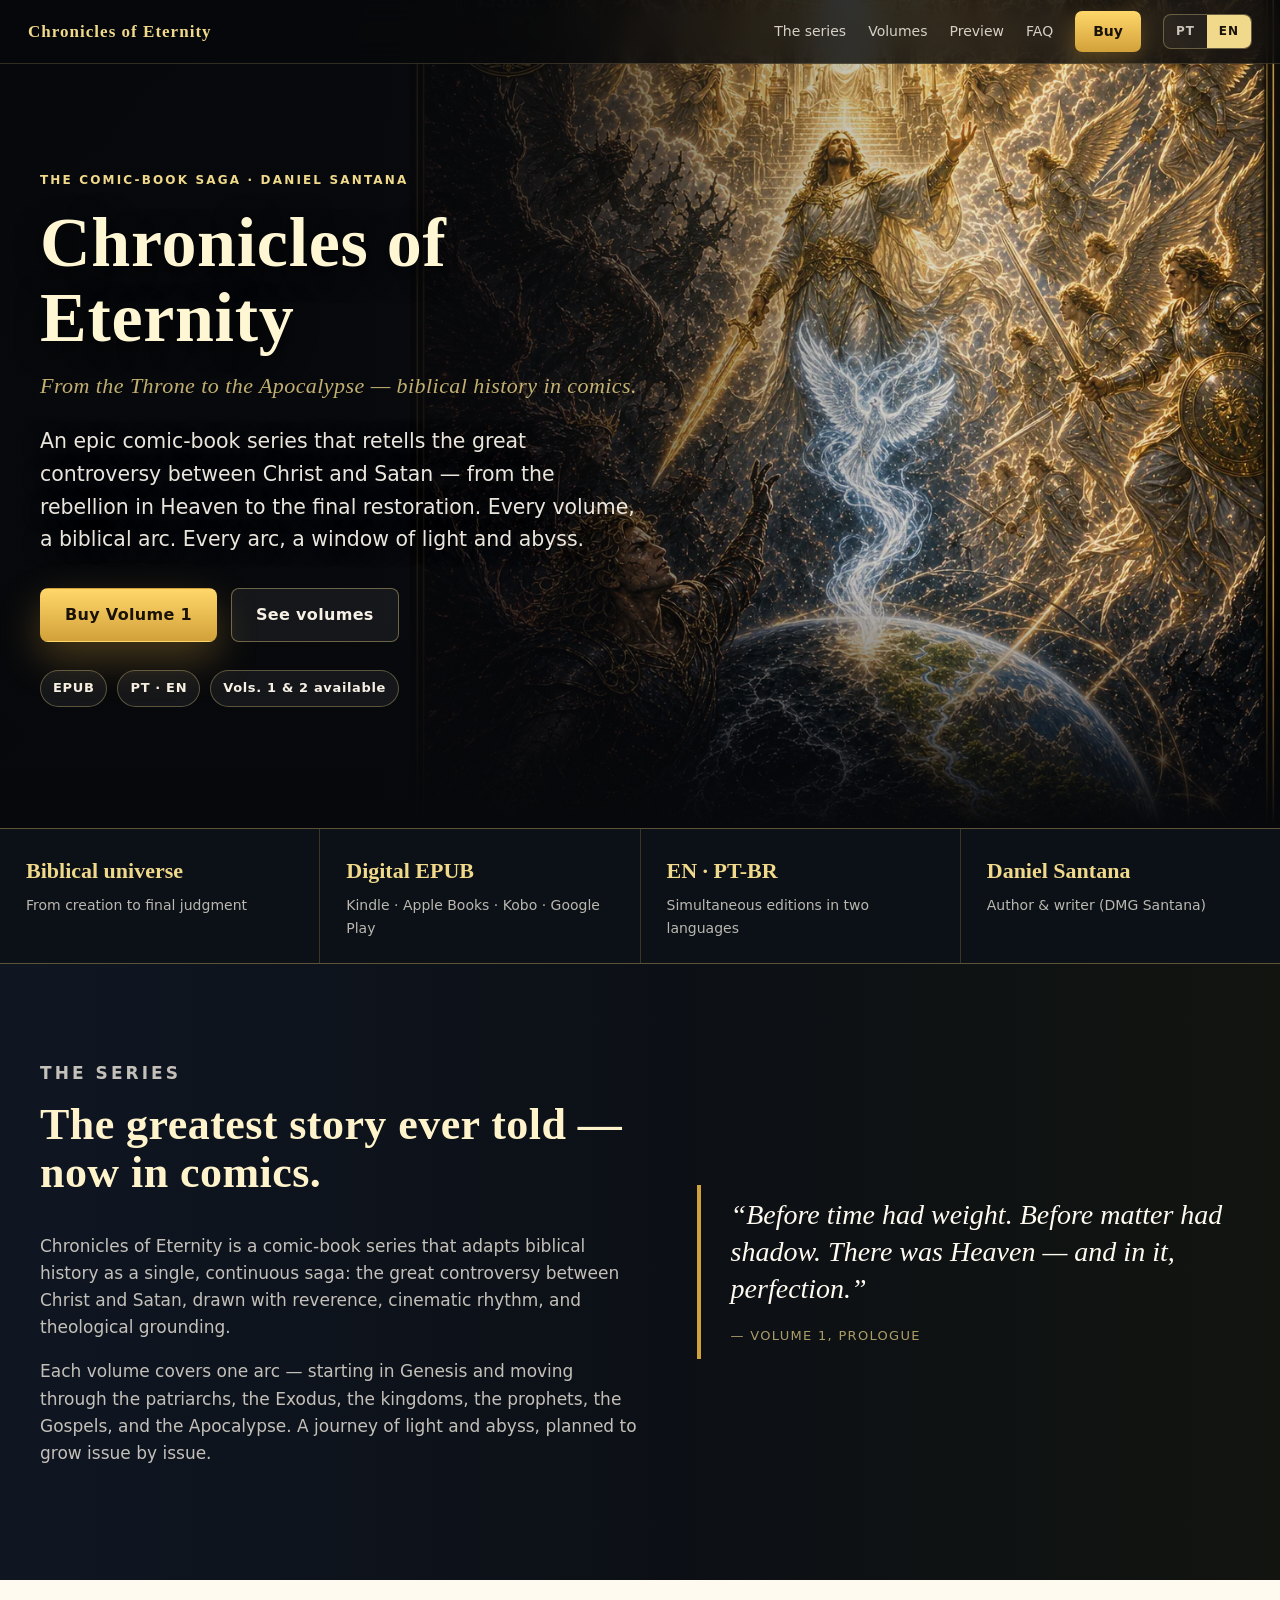
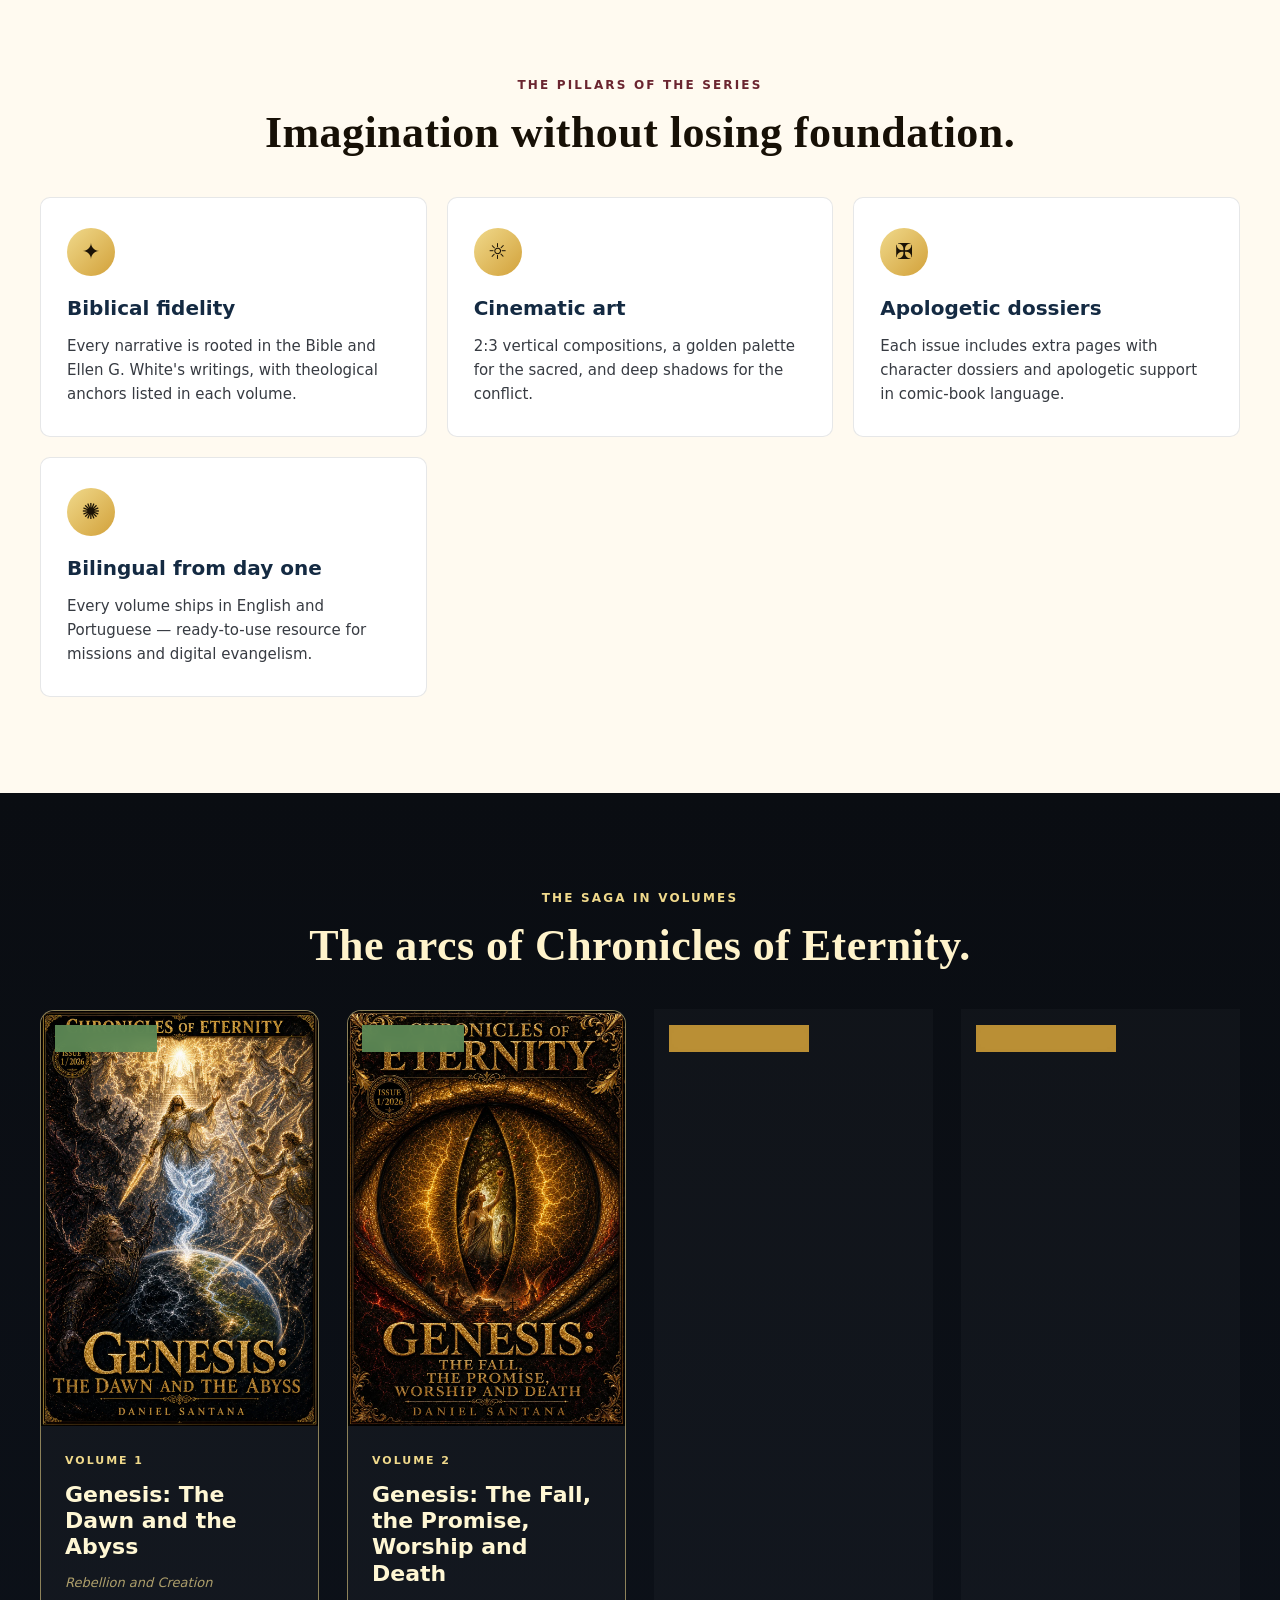
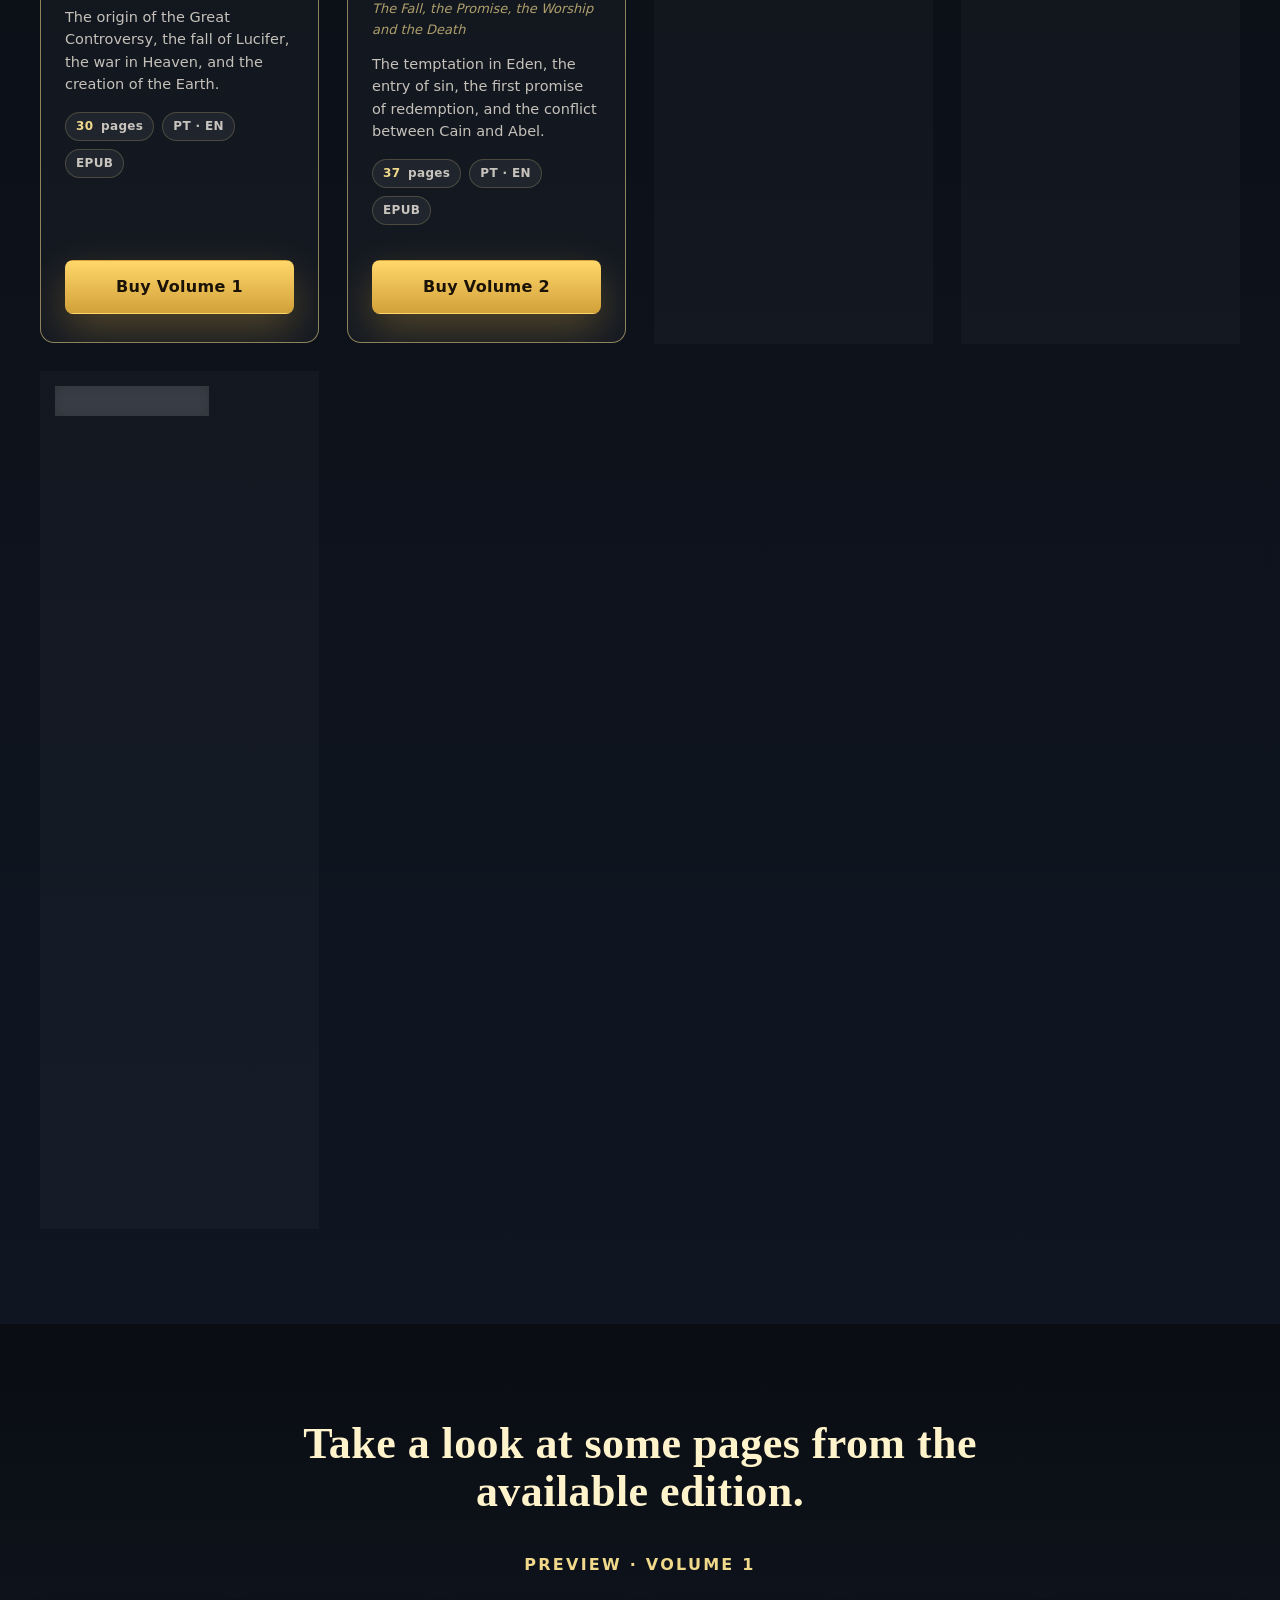
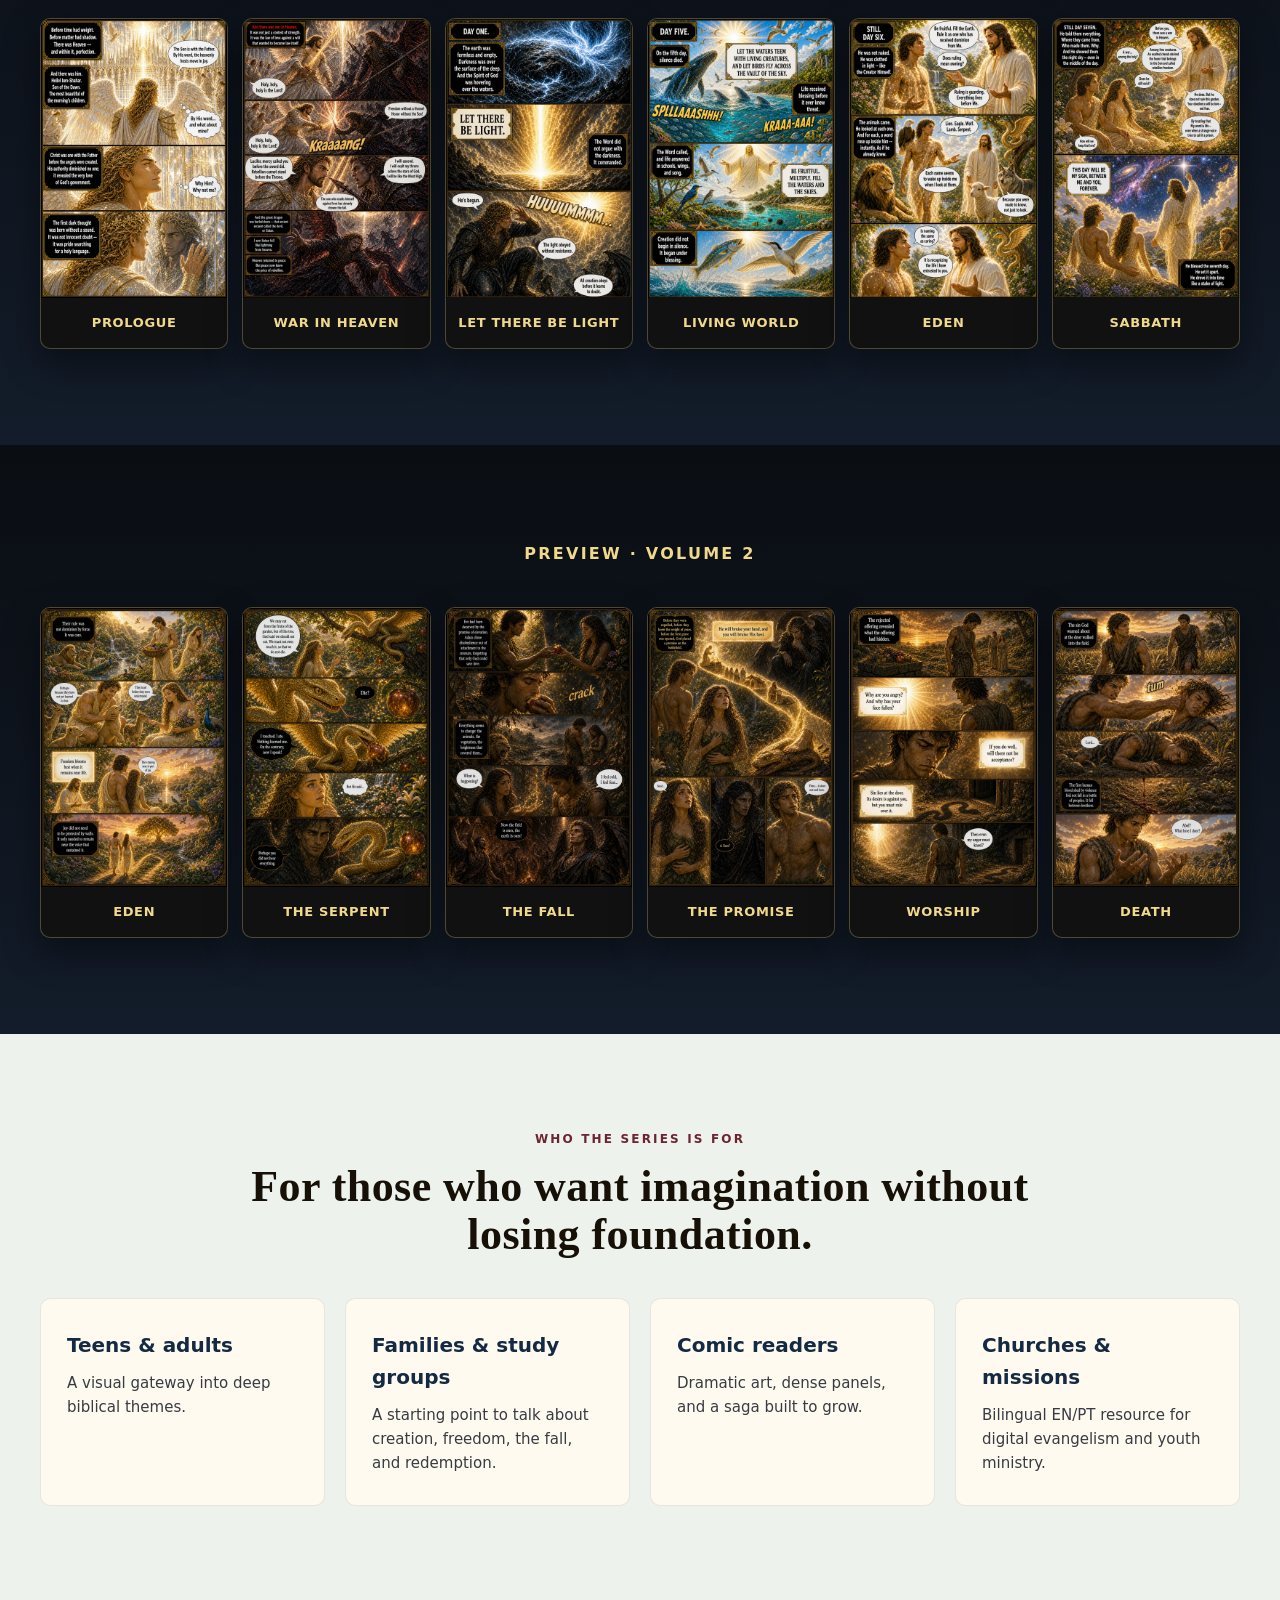
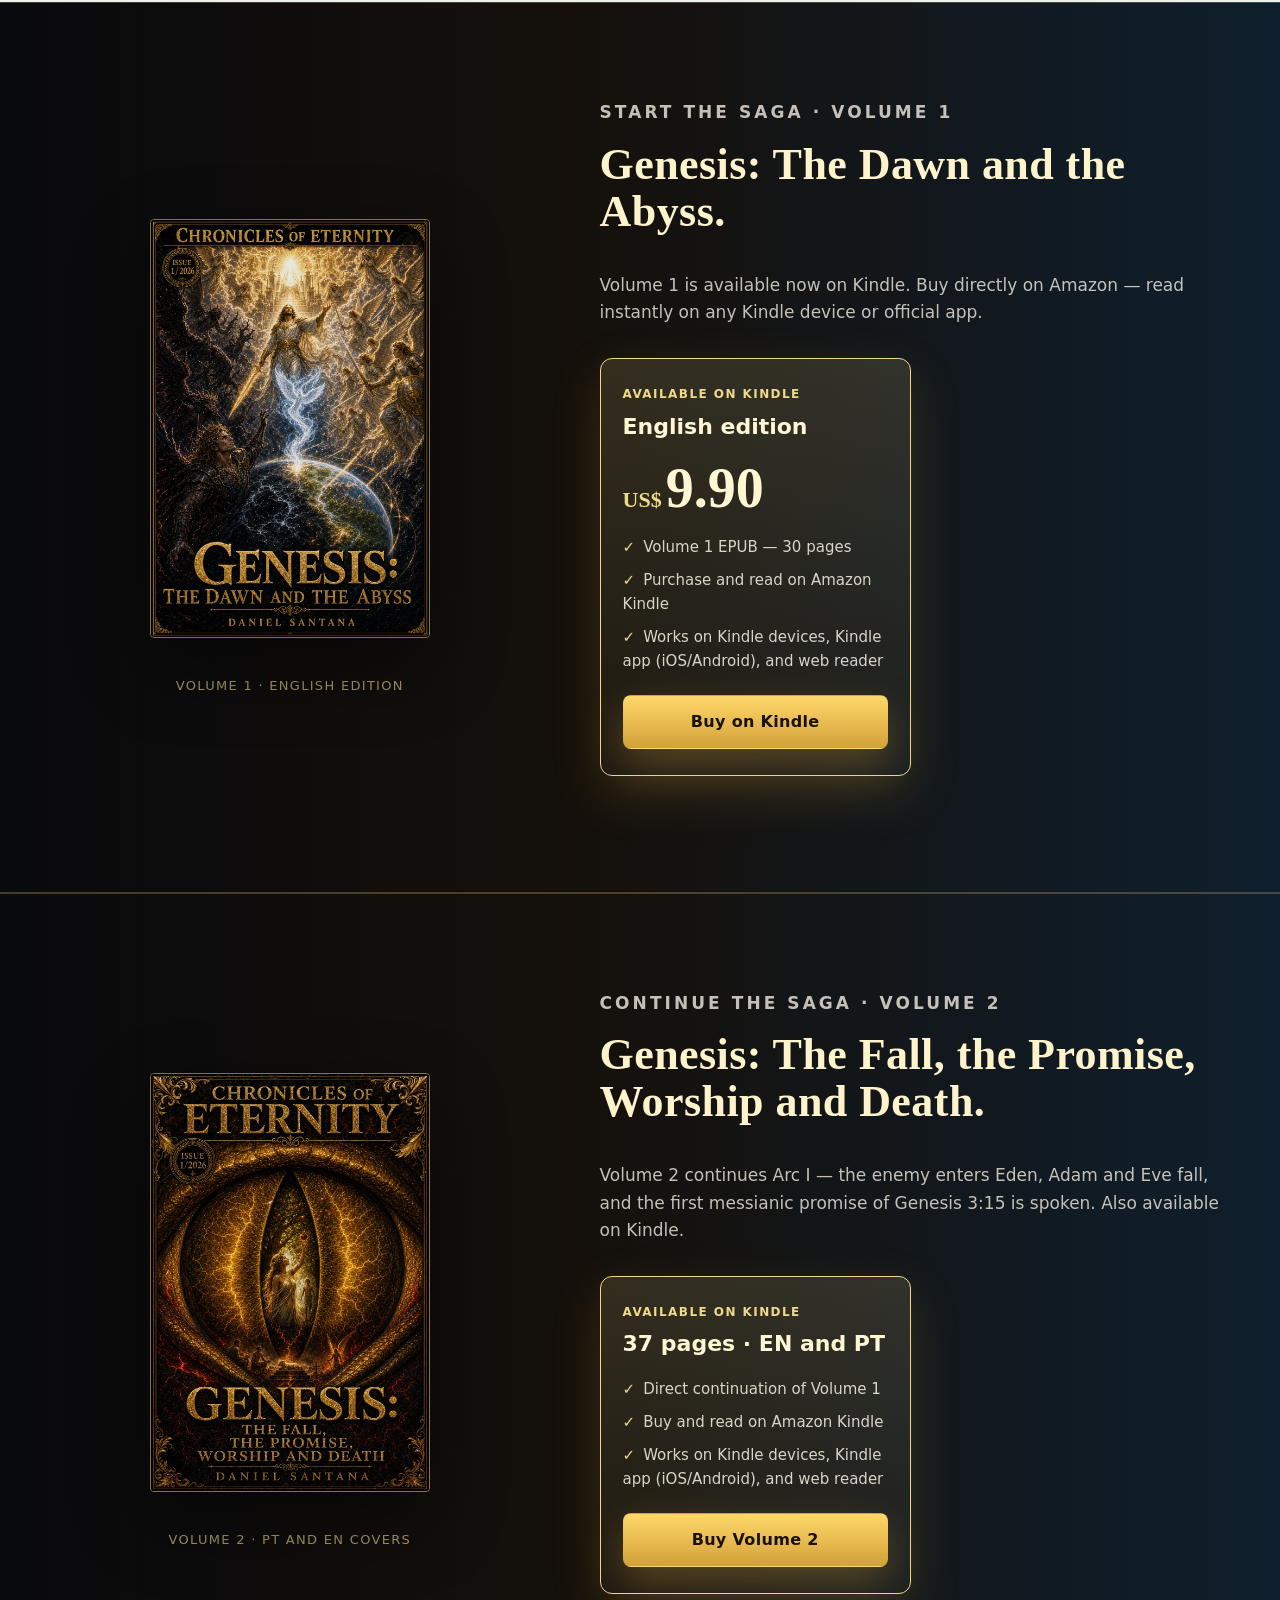
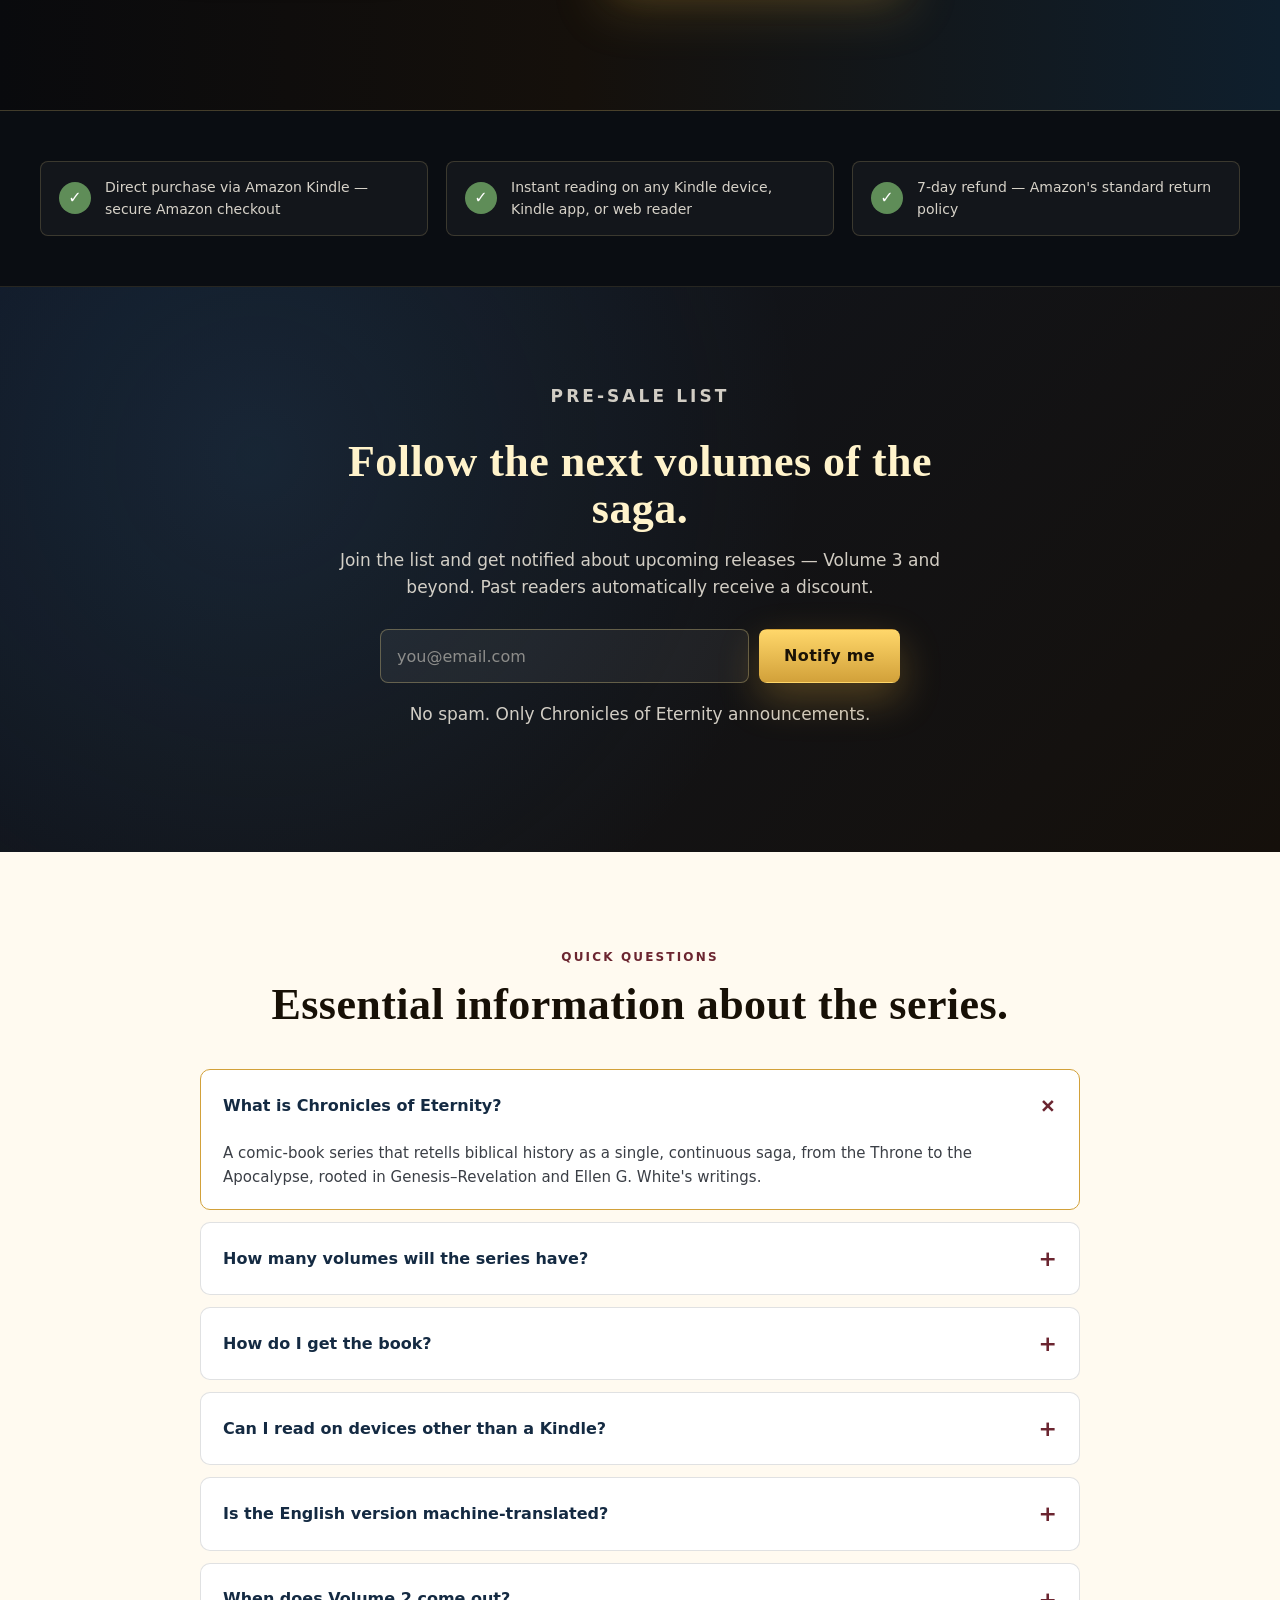
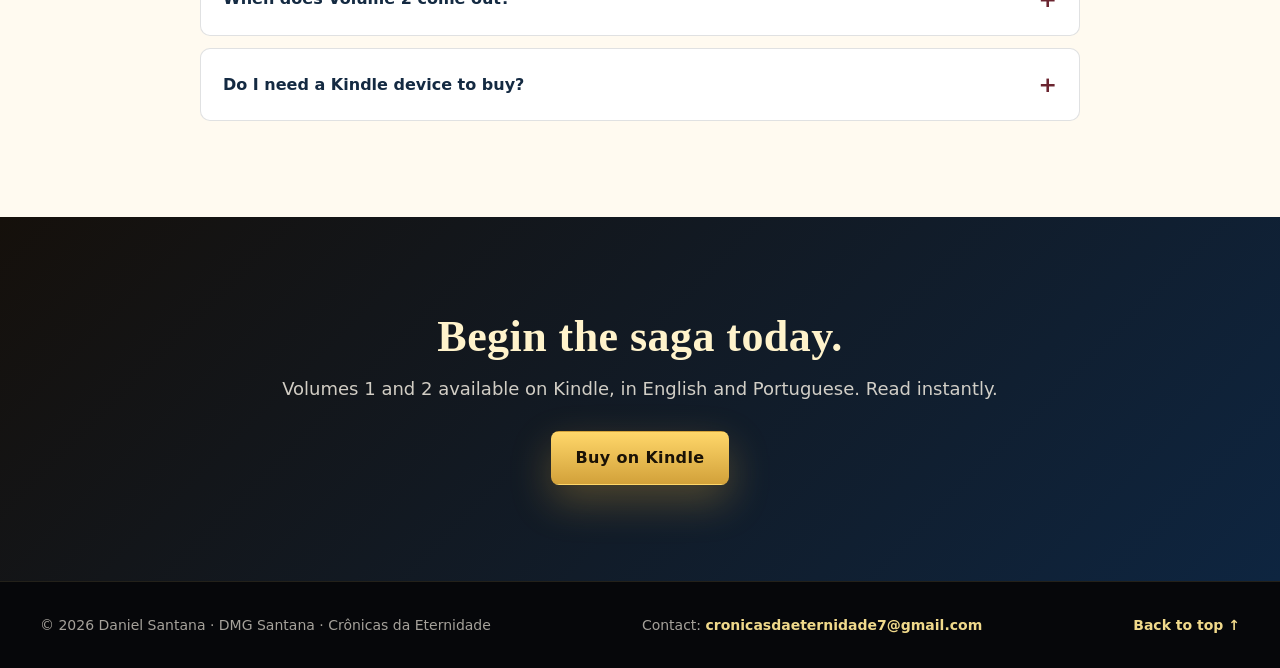
==== index.html @ bbd07581 "Update arcos/descrições + add Vol.4 (Gênesis: O Chamado da Promessa) Títulos mantêm prefixo "Gênesis" ====
<!doctype html>
<html lang="pt-BR" data-lang="pt">
  <head>
    <meta charset="utf-8">
    <meta name="viewport" content="width=device-width, initial-scale=1">
    <title data-i18n="meta.title">Crônicas da Eternidade | A saga em HQ de Daniel Santana</title>
    <meta name="description" data-i18n-attr="content" data-i18n="meta.description"
      content="Crônicas da Eternidade: a saga em HQ que recria a história bíblica do Trono ao Apocalipse. Volumes 1 e 2 disponíveis no Kindle, em português e em inglês.">
    <meta property="og:title" content="Crônicas da Eternidade — A saga em HQ">
    <meta property="og:description" content="Do Trono ao Apocalipse. Volumes 1 e 2 já disponíveis no Kindle (PT + EN).">
    <meta property="og:image" content="assets/cover-pt.png">
    <meta property="og:url" content="https://cde7.com.br/">
    <meta property="og:type" content="book">
    <meta name="twitter:card" content="summary_large_image">
    <link rel="icon" type="image/png" sizes="32x32" href="assets/favicon-32.png">
    <link rel="apple-touch-icon" sizes="180x180" href="assets/apple-touch-icon.png">
    <link rel="stylesheet" href="styles.css">

    <!-- ==========================================================
         ANALYTICS — descomentar cada bloco e substituir os IDs.
         Enquanto comentados, NADA é enviado (sem cookies, sem hits).
         ========================================================== -->

    <!-- Google Analytics 4 (GA4) · property cde7.com.br · activo desde 2026-06-01 -->
    <script async src="https://www.googletagmanager.com/gtag/js?id=G-EK72FMXJMZ"></script>
    <script>
      window.dataLayer = window.dataLayer || [];
      function gtag(){dataLayer.push(arguments);}
      gtag('js', new Date());
      gtag('config', 'G-EK72FMXJMZ');
    </script>

    <!-- Meta Pixel (Facebook / Instagram Ads)
         Como obter: business.facebook.com → Events Manager → Data Sources →
         Pixel → Settings → Pixel ID (16 dígitos)
    <script>
      !function(f,b,e,v,n,t,s)
      {if(f.fbq)return;n=f.fbq=function(){n.callMethod?
      n.callMethod.apply(n,arguments):n.queue.push(arguments)};
      if(!f._fbq)f._fbq=n;n.push=n;n.loaded=!0;n.version='2.0';
      n.queue=[];t=b.createElement(e);t.async=!0;
      t.src=v;s=b.getElementsByTagName(e)[0];
      s.parentNode.insertBefore(t,s)}(window, document,'script',
      'https://connect.facebook.net/en_US/fbevents.js');
      fbq('init', '0000000000000000');
      fbq('track', 'PageView');
    </script>
    <noscript><img height="1" width="1" style="display:none"
      src="https://www.facebook.com/tr?id=0000000000000000&ev=PageView&noscript=1"/></noscript>
    -->
  </head>
  <body>
    <nav class="site-nav" aria-label="Top navigation">
      <a class="brand" href="#topo">
        <span data-i18n="nav.brand">Crônicas da Eternidade</span>
      </a>
      <div class="nav-links">
        <a href="#serie" data-i18n="nav.series">A série</a>
        <a href="#volumes" data-i18n="nav.volumes">Volumes</a>
        <a href="#previa" data-i18n="nav.preview">Prévia</a>
        <a href="#faq" data-i18n="nav.faq">FAQ</a>
        <a class="nav-cta checkout-link" href="#comprar" data-i18n="nav.buy">Comprar</a>
        <div class="lang-switch" role="group" aria-label="Language">
          <button type="button" data-lang-btn="pt" class="active">PT</button>
          <button type="button" data-lang-btn="en">EN</button>
        </div>
      </div>
    </nav>

    <!-- HERO ============================================================ -->
    <header class="hero" id="topo">
      <div class="hero-figure" aria-hidden="true" data-hero-slideshow>
        <img class="hero-slide is-active" src="assets/cover-pt.webp" alt="">
        <img class="hero-slide" src="assets/vol2-capa.webp" alt="">
      </div>
      <div class="hero-shade"></div>
      <div class="hero-content">
        <p class="kicker" data-i18n="hero.kicker">A saga em HQ · Daniel Santana</p>
        <h1 data-i18n="hero.title">Crônicas da Eternidade</h1>
        <p class="hero-sub" data-i18n="hero.sub">Do Trono ao Apocalipse — a história bíblica em quadrinhos.</p>
        <p class="hero-copy" data-i18n="hero.copy">
          Uma série épica em HQ que recria a grande controvérsia entre Cristo e Satanás —
          da rebelião no Céu até a restauração final. Cada volume, um arco bíblico.
          Cada arco, uma janela de luz e abismo.
        </p>
        <div class="hero-actions" aria-label="Main actions">
          <a class="button button-primary checkout-link" href="#comprar" data-i18n="hero.cta_buy">Comprar Volume 1</a>
          <a class="button button-secondary" href="#volumes" data-i18n="hero.cta_explore">Ver volumes</a>
        </div>
        <div class="hero-badges">
          <span class="badge">EPUB</span>
          <span class="badge">PT · EN</span>
          <span class="badge"><span data-i18n="hero.badge_status">Vols. 1 e 2 disponíveis</span></span>
        </div>
      </div>
    </header>

    <!-- QUICK FACTS ===================================================== -->
    <section class="quick-facts" aria-label="Quick facts">
      <div>
        <strong data-i18n="facts.universe_value">Universo bíblico</strong>
        <span data-i18n="facts.universe_label">Da criação ao juízo final</span>
      </div>
      <div>
        <strong data-i18n="facts.format_value">EPUB digital</strong>
        <span data-i18n="facts.format_label">Kindle · Apple Books · Kobo · Google Play</span>
      </div>
      <div>
        <strong data-i18n="facts.lang_value">PT-BR · EN</strong>
        <span data-i18n="facts.lang_label">Edições simultâneas em duas línguas</span>
      </div>
      <div>
        <strong data-i18n="facts.author_value">Daniel Santana</strong>
        <span data-i18n="facts.author_label">Autor e roteirista (DMG Santana)</span>
      </div>
    </section>

    <main>
      <!-- A SÉRIE ======================================================== -->
      <section class="story-band" id="serie">
        <div class="section-copy">
          <p class="eyebrow" data-i18n="series.eyebrow">A série</p>
          <h2 data-i18n="series.title">A maior história já contada — agora em HQ.</h2>
          <p data-i18n="series.body1">
            Crônicas da Eternidade é uma série em quadrinhos que adapta a história
            bíblica como uma saga única e contínua: a grande controvérsia entre
            Cristo e Satanás, desenhada com reverência, ritmo cinematográfico
            e fundamento teológico.
          </p>
          <p data-i18n="series.body2">
            Cada volume cobre um arco — começando por Gênesis, atravessando os
            patriarcas, o êxodo, os reinos, os profetas, os evangelhos e o
            Apocalipse. Uma jornada de luz e abismo, planejada para crescer
            edição por edição.
          </p>
        </div>
        <div class="quote-panel">
          <blockquote data-i18n="series.quote">
            "Antes do tempo ter peso. Antes da matéria ter sombra. Havia o Céu —
            e nele, perfeição."
          </blockquote>
          <cite data-i18n="series.cite">— Volume 1, Prólogo</cite>
        </div>
      </section>

      <!-- PILARES ======================================================== -->
      <section class="features" aria-labelledby="features-title">
        <div class="section-heading">
          <p class="eyebrow" data-i18n="pillars.eyebrow">Os pilares da série</p>
          <h2 id="features-title" data-i18n="pillars.title">Imaginação sem perder fundamento.</h2>
        </div>
        <div class="feature-grid">
          <article>
            <div class="feature-icon" aria-hidden="true">✦</div>
            <h3 data-i18n="pillars.f1_title">Fidelidade bíblica</h3>
            <p data-i18n="pillars.f1_body">
              Toda narrativa nasce da Bíblia e dos escritos de Ellen G. White,
              com âncoras teológicas listadas em cada volume.
            </p>
          </article>
          <article>
            <div class="feature-icon" aria-hidden="true">☼</div>
            <h3 data-i18n="pillars.f2_title">Arte cinematográfica</h3>
            <p data-i18n="pillars.f2_body">
              Composições verticais 2:3, paleta dourada para o sagrado e
              sombras profundas para o conflito.
            </p>
          </article>
          <article>
            <div class="feature-icon" aria-hidden="true">✠</div>
            <h3 data-i18n="pillars.f3_title">Dossiês apologéticos</h3>
            <p data-i18n="pillars.f3_body">
              Cada edição traz páginas extras com dossiês de personagens
              e suporte apologético em linguagem de HQ.
            </p>
          </article>
          <article>
            <div class="feature-icon" aria-hidden="true">✺</div>
            <h3 data-i18n="pillars.f4_title">Bilíngue desde o início</h3>
            <p data-i18n="pillars.f4_body">
              Todos os volumes são publicados em português e inglês —
              recurso pronto para missões e evangelismo digital.
            </p>
          </article>
        </div>
      </section>

      <!-- VOLUMES ======================================================== -->
      <section class="volumes" id="volumes" aria-labelledby="volumes-title">
        <div class="section-heading">
          <p class="eyebrow" data-i18n="volumes.eyebrow">A saga em volumes</p>
          <h2 id="volumes-title" data-i18n="volumes.title">Os arcos de Crônicas da Eternidade.</h2>
        </div>

        <div class="volumes-grid">
          <!-- Vol 1 -->
          <article class="volume volume-live">
            <div class="volume-cover">
              <img src="assets/vol1-capa-pt.webp" alt="Volume 1 cover"
                   data-src-pt="assets/vol1-capa-pt.webp"
                   data-src-en="assets/vol1-capa-en.webp" loading="lazy">
              <span class="volume-status status-live" data-i18n="volumes.status_live">Disponível</span>
            </div>
            <div class="volume-body">
              <p class="volume-num" data-i18n="volumes.v1_num">Volume 1</p>
              <h3 data-i18n="volumes.v1_title">Gênesis: A Aurora e o Abismo</h3>
              <p class="volume-arc" data-i18n="volumes.v1_arc">Rebelião e Criação</p>
              <p class="volume-desc" data-i18n="volumes.v1_desc">
                A origem do Grande Conflito, a queda de Lúcifer, a guerra no
                Céu e a criação da Terra.
              </p>
              <ul class="volume-meta">
                <li><strong>30</strong> <span data-i18n="volumes.pages">páginas</span></li>
                <li>PT · EN</li>
                <li>EPUB</li>
              </ul>
              <a class="button button-primary checkout-link" href="#comprar" data-i18n="volumes.v1_cta">Comprar Volume 1</a>
            </div>
          </article>

          <!-- Vol 2 -->
          <article class="volume volume-live">
            <div class="volume-cover">
              <img src="assets/vol2-capa.webp" alt="Volume 2 cover"
                   data-src-pt="assets/vol2-capa.webp"
                   data-src-en="assets/vol2-capa-en.webp" loading="lazy">
              <span class="volume-status status-live" data-i18n="volumes.v2_status">Disponível</span>
            </div>
            <div class="volume-body">
              <p class="volume-num" data-i18n="volumes.v2_num">Volume 2</p>
              <h3 data-i18n="volumes.v2_title">Gênesis: A Queda, a Promessa, Adoração e Morte</h3>
              <p class="volume-arc" data-i18n="volumes.v2_arc">A Queda, a Promessa, a Adoração e a Morte</p>
              <p class="volume-desc" data-i18n="volumes.v2_desc">
                A tentação no Éden, a entrada do pecado, a primeira promessa
                de redenção e o conflito entre Caim e Abel.
              </p>
              <ul class="volume-meta">
                <li><strong>37</strong> <span data-i18n="volumes.pages">páginas</span></li>
                <li>PT · EN</li>
                <li>EPUB</li>
              </ul>
              <a class="button button-primary checkout-link" href="#comprar"
                 data-book="v2" data-i18n="volumes.v2_cta_buy">Comprar Volume 2</a>
            </div>
          </article>

          <!-- Vol 3 -->
          <article class="volume volume-soon">
            <div class="volume-cover">
              <img src="assets/vol3-capa.webp" alt="Volume 3 cover"
                   data-src-pt="assets/vol3-capa.webp"
                   data-src-en="assets/vol3-capa-en.webp" loading="lazy">
              <span class="volume-status status-soon" data-i18n="volumes.status_soon">Em produção</span>
            </div>
            <div class="volume-body">
              <p class="volume-num" data-i18n="volumes.v3_num">Volume 3</p>
              <h3 data-i18n="volumes.v3_title">Gênesis: Ausência, Convite e Confusão</h3>
              <p class="volume-arc" data-i18n="volumes.v3_arc">Ausência, Convite e Confusão</p>
              <p class="volume-desc" data-i18n="volumes.v3_desc">
                O testemunho de Enoque, a pregação de Noé, o Dilúvio e a
                Torre de Babel — a humanidade dividida entre o chamado de
                Deus e sua própria rebelião.
              </p>
              <ul class="volume-meta">
                <li>PT · EN</li>
                <li>EPUB</li>
                <li><span data-i18n="volumes.eta">Previsão: 2026</span></li>
              </ul>
              <a class="button button-secondary" href="#prelista" data-i18n="volumes.v3_cta">Entrar na pré-lista</a>
            </div>
          </article>

          <!-- Vol 4 — capa em produção (swap volume-cover-art por <img> quando chegar) -->
          <article class="volume volume-soon">
            <div class="volume-cover volume-cover-art">
              <div class="cover-symbol" aria-hidden="true">✦</div>
              <span class="volume-status status-soon" data-i18n="volumes.status_soon">Em produção</span>
            </div>
            <div class="volume-body">
              <p class="volume-num" data-i18n="volumes.v4_num">Volume 4</p>
              <h3 data-i18n="volumes.v4_title">Gênesis: O Chamado da Promessa</h3>
              <p class="volume-arc" data-i18n="volumes.v4_arc">O Chamado da Promessa</p>
              <p class="volume-desc" data-i18n="volumes.v4_desc">
                A jornada de Abraão, a aliança divina e o nascimento do povo
                que carregaria a promessa de redenção para o mundo.
              </p>
              <ul class="volume-meta">
                <li>PT · EN</li>
                <li>EPUB</li>
                <li><span data-i18n="volumes.eta">Previsão: 2026</span></li>
              </ul>
              <a class="button button-secondary" href="#prelista" data-i18n="volumes.v4_cta">Entrar na pré-lista</a>
            </div>
          </article>

          <!-- More to come -->
          <article class="volume volume-future">
            <div class="volume-cover volume-cover-art">
              <div class="cover-symbol" aria-hidden="true">∞</div>
              <span class="volume-status status-future" data-i18n="volumes.status_future">Em desenvolvimento</span>
            </div>
            <div class="volume-body">
              <p class="volume-num" data-i18n="volumes.vN_num">Próximos volumes</p>
              <h3 data-i18n="volumes.vN_title">A saga continua</h3>
              <p class="volume-arc" data-i18n="volumes.vN_arc">Patriarcas · Êxodo · Reinos · Profetas · Evangelhos · Apocalipse</p>
              <p class="volume-desc" data-i18n="volumes.vN_desc">
                A série segue arco por arco até o último livro da Bíblia.
                Inscreva-se para acompanhar os anúncios e pré-vendas.
              </p>
              <ul class="volume-meta">
                <li data-i18n="volumes.vN_meta1">Arcos planejados</li>
                <li data-i18n="volumes.vN_meta2">Lançamentos contínuos</li>
              </ul>
              <a class="button button-secondary" href="#prelista" data-i18n="volumes.vN_cta">Quero ser avisado</a>
            </div>
          </article>
        </div>
      </section>

      <!-- PRÉVIA ========================================================= -->
      <section class="preview" id="previa" aria-labelledby="preview-title">
        <div class="section-heading">
          <h2 id="preview-title" data-i18n="preview.title">Veja algumas páginas da edição já disponível.</h2>
          <p class="eyebrow" data-i18n="preview.eyebrow">Prévia · Volume 1</p>
        </div>
        <div class="preview-grid" data-gallery>
          <button class="preview-item" type="button"
                  data-full-pt="assets/page-002-pt.webp" data-full-en="assets/page-002-en.webp"
                  aria-label="Page 2">
            <img src="assets/page-002-pt.webp" alt="Page 2 — Prologue, Heaven before the fall."
                 data-src-pt="assets/page-002-pt.webp" data-src-en="assets/page-002-en.webp" loading="lazy">
            <span data-i18n="preview.p1">Prólogo</span>
          </button>
          <button class="preview-item" type="button"
                  data-full-pt="assets/page-004-pt.webp" data-full-en="assets/page-004-en.webp"
                  aria-label="Page 4">
            <img src="assets/page-004-pt.webp" alt="Page 4 — War in Heaven."
                 data-src-pt="assets/page-004-pt.webp" data-src-en="assets/page-004-en.webp" loading="lazy">
            <span data-i18n="preview.p2">Guerra no Céu</span>
          </button>
          <button class="preview-item" type="button"
                  data-full-pt="assets/page-006-pt.webp" data-full-en="assets/page-006-en.webp"
                  aria-label="Page 6">
            <img src="assets/page-006-pt.webp" alt="Page 6 — Let there be light."
                 data-src-pt="assets/page-006-pt.webp" data-src-en="assets/page-006-en.webp" loading="lazy">
            <span data-i18n="preview.p3">Haja luz</span>
          </button>
          <button class="preview-item" type="button"
                  data-full-pt="assets/page-010-pt.webp" data-full-en="assets/page-010-en.webp"
                  aria-label="Page 10">
            <img src="assets/page-010-pt.webp" alt="Page 10 — Creatures of sky and sea."
                 data-src-pt="assets/page-010-pt.webp" data-src-en="assets/page-010-en.webp" loading="lazy">
            <span data-i18n="preview.p4">Vida criada</span>
          </button>
          <button class="preview-item" type="button"
                  data-full-pt="assets/page-014-pt.webp" data-full-en="assets/page-014-en.webp"
                  aria-label="Page 14">
            <img src="assets/page-014-pt.webp" alt="Page 14 — Eden, Adam and the Creator."
                 data-src-pt="assets/page-014-pt.webp" data-src-en="assets/page-014-en.webp" loading="lazy">
            <span data-i18n="preview.p5">Éden</span>
          </button>
          <button class="preview-item" type="button"
                  data-full-pt="assets/page-020-pt.webp" data-full-en="assets/page-020-en.webp"
                  aria-label="Page 20">
            <img src="assets/page-020-pt.webp" alt="Page 20 — Sabbath rest."
                 data-src-pt="assets/page-020-pt.webp" data-src-en="assets/page-020-en.webp" loading="lazy">
            <span data-i18n="preview.p6">Sábado</span>
          </button>
        </div>
      </section>

      <!-- PRÉVIA · VOLUME 2 ============================================== -->
      <section class="preview" id="previa-vol2" aria-labelledby="preview-v2-eyebrow">
        <div class="section-heading">
          <p class="eyebrow" id="preview-v2-eyebrow" data-i18n="preview.v2_eyebrow">Prévia · Volume 2</p>
        </div>
        <div class="preview-grid" data-gallery>
          <button class="preview-item" type="button"
                  data-full-pt="assets/vol2-page-002-pt.webp" data-full-en="assets/vol2-page-002-en.webp"
                  aria-label="Volume 2 — page 2">
            <img src="assets/vol2-page-002-pt.webp" alt="Volume 2 — Eden."
                 data-src-pt="assets/vol2-page-002-pt.webp" data-src-en="assets/vol2-page-002-en.webp" loading="lazy">
            <span data-i18n="preview.v2_p1">Éden</span>
          </button>
          <button class="preview-item" type="button"
                  data-full-pt="assets/vol2-page-007-pt.webp" data-full-en="assets/vol2-page-007-en.webp"
                  aria-label="Volume 2 — page 7">
            <img src="assets/vol2-page-007-pt.webp" alt="Volume 2 — the serpent."
                 data-src-pt="assets/vol2-page-007-pt.webp" data-src-en="assets/vol2-page-007-en.webp" loading="lazy">
            <span data-i18n="preview.v2_p2">A serpente</span>
          </button>
          <button class="preview-item" type="button"
                  data-full-pt="assets/vol2-page-012-pt.webp" data-full-en="assets/vol2-page-012-en.webp"
                  aria-label="Volume 2 — page 12">
            <img src="assets/vol2-page-012-pt.webp" alt="Volume 2 — the fall."
                 data-src-pt="assets/vol2-page-012-pt.webp" data-src-en="assets/vol2-page-012-en.webp" loading="lazy">
            <span data-i18n="preview.v2_p3">A queda</span>
          </button>
          <button class="preview-item" type="button"
                  data-full-pt="assets/vol2-page-016-pt.webp" data-full-en="assets/vol2-page-016-en.webp"
                  aria-label="Volume 2 — page 16">
            <img src="assets/vol2-page-016-pt.webp" alt="Volume 2 — the messianic promise."
                 data-src-pt="assets/vol2-page-016-pt.webp" data-src-en="assets/vol2-page-016-en.webp" loading="lazy">
            <span data-i18n="preview.v2_p4">A promessa</span>
          </button>
          <button class="preview-item" type="button"
                  data-full-pt="assets/vol2-page-034-pt.webp" data-full-en="assets/vol2-page-034-en.webp"
                  aria-label="Volume 2 — page 34">
            <img src="assets/vol2-page-034-pt.webp" alt="Volume 2 — worship at the altars."
                 data-src-pt="assets/vol2-page-034-pt.webp" data-src-en="assets/vol2-page-034-en.webp" loading="lazy">
            <span data-i18n="preview.v2_p5">Adoração</span>
          </button>
          <button class="preview-item" type="button"
                  data-full-pt="assets/vol2-page-036-pt.webp" data-full-en="assets/vol2-page-036-en.webp"
                  aria-label="Volume 2 — page 36">
            <img src="assets/vol2-page-036-pt.webp" alt="Volume 2 — the first death."
                 data-src-pt="assets/vol2-page-036-pt.webp" data-src-en="assets/vol2-page-036-en.webp" loading="lazy">
            <span data-i18n="preview.v2_p6">Morte</span>
          </button>
        </div>
      </section>

      <!-- AUDIÊNCIA ====================================================== -->
      <section class="audience" aria-labelledby="audience-title">
        <div class="section-heading">
          <p class="eyebrow" data-i18n="audience.eyebrow">Para quem é a série</p>
          <h2 id="audience-title" data-i18n="audience.title">Para quem quer imaginação sem perder fundamento.</h2>
        </div>
        <div class="audience-grid">
          <article>
            <h3 data-i18n="audience.a1_title">Jovens e adultos</h3>
            <p data-i18n="audience.a1_body">Porta de entrada visual para temas bíblicos profundos.</p>
          </article>
          <article>
            <h3 data-i18n="audience.a2_title">Famílias e estudos</h3>
            <p data-i18n="audience.a2_body">Material para conversar sobre criação, liberdade, queda e redenção.</p>
          </article>
          <article>
            <h3 data-i18n="audience.a3_title">Leitores de HQ</h3>
            <p data-i18n="audience.a3_body">Arte dramática, quadros densos e uma saga planejada para crescer.</p>
          </article>
          <article>
            <h3 data-i18n="audience.a4_title">Igrejas e missões</h3>
            <p data-i18n="audience.a4_body">Recurso bilíngue PT/EN para evangelismo digital e estudos com jovens.</p>
          </article>
        </div>
      </section>

      <!-- OFERTA VOL.1 =================================================== -->
      <section class="offer" id="comprar" aria-labelledby="offer-title">
        <div class="offer-media">
          <div class="cover-stack">
            <img class="cover-pt" src="assets/cover-pt.webp" alt="Capa edição em português." loading="lazy">
            <img class="cover-en" src="assets/cover-en.webp" alt="English edition cover." loading="lazy">
          </div>
          <p class="cover-caption" data-i18n="offer.cover_caption">Volume 1 · Capas PT e EN</p>
        </div>
        <div class="offer-copy">
          <p class="eyebrow" data-i18n="offer.eyebrow">Comece a saga · Volume 1</p>
          <h2 id="offer-title" data-i18n="offer.title">Gênesis: A Aurora e o Abismo.</h2>
          <p data-i18n="offer.body">
            O primeiro volume da série já está disponível no Kindle. Compra
            directa na Amazon — leitura imediata em qualquer dispositivo
            Kindle ou app oficial.
          </p>

          <div class="plans plans-single">
            <article class="plan plan-featured">
              <header>
                <p class="plan-tag" data-i18n="offer.plan1_tag">Disponível no Kindle</p>
                <h3 data-i18n="offer.plan1_title">Edição em português</h3>
              </header>
              <p class="plan-price"><span class="currency" data-i18n="offer.currency">R$</span><span class="amount" data-price="single">14,99</span></p>
              <ul class="plan-list">
                <li data-i18n="offer.plan1_l1">EPUB do Volume 1 — 30 páginas</li>
                <li data-i18n="offer.plan1_l2">Compra e leitura na Amazon Kindle</li>
                <li data-i18n="offer.plan1_l3">Compatível com Kindle, app Kindle (iOS/Android) e leitura web</li>
              </ul>
              <a class="button button-primary checkout-link" href="https://www.amazon.com.br/dp/B0GX34LWFP" target="_blank" rel="noopener noreferrer" data-i18n="offer.plan1_cta">Comprar no Kindle</a>
            </article>
          </div>
        </div>
      </section>

      <!-- OFERTA VOL.2 =================================================== -->
      <section class="offer offer-alt" id="comprar-vol2" aria-labelledby="offer2-title">
        <div class="offer-media">
          <div class="cover-stack">
            <img class="cover-pt" src="assets/vol2-capa.webp" alt="Capa do Volume 2 em português." loading="lazy">
            <img class="cover-en" src="assets/vol2-capa-en.webp" alt="Volume 2 cover, English edition." loading="lazy">
          </div>
          <p class="cover-caption" data-i18n="offer2.cover_caption">Volume 2 · Capas PT e EN</p>
        </div>
        <div class="offer-copy">
          <p class="eyebrow" data-i18n="offer2.eyebrow">Continue a saga · Volume 2</p>
          <h2 id="offer2-title" data-i18n="offer2.title">Gênesis: A Queda, a Promessa, Adoração e Morte.</h2>
          <p data-i18n="offer2.body">
            O Volume 2 continua o Arco I — a entrada do inimigo no Éden, a queda
            de Adão e Eva, e a primeira promessa messiânica em Gênesis 3:15.
            Também disponível no Kindle.
          </p>

          <div class="plans plans-single">
            <article class="plan plan-featured">
              <header>
                <p class="plan-tag" data-i18n="offer2.plan_tag">Disponível no Kindle</p>
                <h3 data-i18n="offer2.plan_title">37 páginas · PT e EN</h3>
              </header>
              <ul class="plan-list">
                <li data-i18n="offer2.plan_l1">Continuação directa do Volume 1</li>
                <li data-i18n="offer2.plan_l2">Compra e leitura na Amazon Kindle</li>
                <li data-i18n="offer2.plan_l3">Compatível com Kindle, app Kindle (iOS/Android) e leitura web</li>
              </ul>
              <a class="button button-primary checkout-link" href="#comprar-vol2"
                 data-book="v2" data-i18n="offer2.plan_cta">Comprar Volume 2</a>
            </article>
          </div>
        </div>
      </section>

      <!-- TRUST ========================================================== -->
      <section class="trust" aria-label="Trust">
        <div class="trust-grid">
          <div>
            <strong>✓</strong>
            <p data-i18n="trust.t1">Compra directa via Amazon Kindle — pagamento seguro Amazon</p>
          </div>
          <div>
            <strong>✓</strong>
            <p data-i18n="trust.t2">Leitura imediata em qualquer Kindle, app Kindle ou web reader</p>
          </div>
          <div>
            <strong>✓</strong>
            <p data-i18n="trust.t3">Garantia de 7 dias — política de devolução padrão da Amazon</p>
          </div>
        </div>
      </section>

      <!-- PRÉ-LISTA ====================================================== -->
      <section class="prelist" id="prelista" aria-labelledby="prelist-title">
        <div class="prelist-inner">
          <p class="eyebrow" data-i18n="prelist.eyebrow">Lista de pré-venda</p>
          <h2 id="prelist-title" data-i18n="prelist.title">Acompanhe os próximos volumes da saga.</h2>
          <p data-i18n="prelist.body">
            Entre na lista e seja avisado dos próximos lançamentos da saga — o Volume 3 e seguintes.
            Leitores dos volumes anteriores entram com desconto automático.
          </p>
          <form class="prelist-form" data-prelist-form>
            <label for="prelist-email" class="visually-hidden" data-i18n="prelist.label">Seu e-mail</label>
            <input id="prelist-email" type="email" required
                   data-i18n-attr="placeholder" data-i18n="prelist.placeholder"
                   placeholder="seu@email.com">
            <button class="button button-primary" type="submit" data-i18n="prelist.cta">Quero ser avisado</button>
          </form>
          <p class="prelist-feedback" data-prelist-feedback hidden></p>
          <p class="prelist-note" data-i18n="prelist.note">
            Sem spam. Apenas anúncios da série Crônicas da Eternidade.
          </p>
        </div>
      </section>

      <!-- FAQ ============================================================ -->
      <section class="faq" id="faq" aria-labelledby="faq-title">
        <div class="section-heading">
          <p class="eyebrow" data-i18n="faq.eyebrow">Dúvidas rápidas</p>
          <h2 id="faq-title" data-i18n="faq.title">Informações essenciais sobre a série.</h2>
        </div>
        <div class="faq-list">
          <details open>
            <summary data-i18n="faq.q1">O que é Crônicas da Eternidade?</summary>
            <p data-i18n="faq.a1">Uma série em HQ que recria a história bíblica como saga contínua, do Trono ao Apocalipse, com fundamento em Gênesis–Apocalipse e nos escritos de Ellen G. White.</p>
          </details>
          <details>
            <summary data-i18n="faq.q2">Quantos volumes a série terá?</summary>
            <p data-i18n="faq.a2">A série é planejada arco por arco. Os Volumes 1 a 4 compõem o Arco — Gênesis: Aurora e o Abismo (Rebelião e Criação) · A Queda, a Promessa, Adoração e Morte · Ausência, Convite e Confusão · O Chamado da Promessa. Os próximos arcos cobrirão Êxodo, reinos, profetas, evangelhos e Apocalipse.</p>
          </details>
          <details>
            <summary data-i18n="faq.q3">Em que formato recebo o livro?</summary>
            <p data-i18n="faq.a3">Os volumes são publicados directamente no Kindle (Amazon). Após a compra, o livro fica na sua biblioteca Amazon e é lido no Kindle (dispositivo ou app) sem download manual.</p>
          </details>
          <details>
            <summary data-i18n="faq.q4">Posso ler em outros dispositivos além do Kindle?</summary>
            <p data-i18n="faq.a4">Sim. Lê na app Kindle (iOS/Android), no Kindle Cloud Reader (web), no Kindle para PC/Mac e em qualquer Kindle físico. A posição de leitura sincroniza entre eles via sua conta Amazon.</p>
          </details>
          <details>
            <summary data-i18n="faq.q5">A versão em inglês é tradução automática?</summary>
            <p data-i18n="faq.a5">Não. A edição em inglês é roteirizada com linguagem direta para o público jovem (13–18), preservando a fidelidade teológica.</p>
          </details>
          <details>
            <summary data-i18n="faq.q6">Quando sai o Volume 2?</summary>
            <p data-i18n="faq.a6">O Volume 2 — "A Queda, a Promessa, Adoração e Morte" — já está disponível no Kindle, em português e em inglês.</p>
          </details>
          <details>
            <summary data-i18n="faq.q7">Preciso ter um Kindle físico para comprar?</summary>
            <p data-i18n="faq.a7">Não. Basta uma conta Amazon e a app Kindle (gratuita) no telemóvel, tablet, PC ou Mac. Também há o Kindle Cloud Reader, que abre no browser sem instalar nada.</p>
          </details>
        </div>
      </section>

      <!-- FINAL CTA ====================================================== -->
      <section class="final-cta" aria-label="Final CTA">
        <div class="final-cta-inner">
          <h2 data-i18n="finalcta.title">Comece a saga hoje.</h2>
          <p data-i18n="finalcta.body">Volumes 1 e 2 disponíveis no Kindle, em português e em inglês. Leitura imediata.</p>
          <a class="button button-primary checkout-link" href="#comprar" data-i18n="finalcta.cta">Comprar no Kindle</a>
        </div>
      </section>
    </main>

    <footer class="site-footer">
      <p>© <span id="year"></span> Daniel Santana · DMG Santana · Crônicas da Eternidade</p>
      <p><span data-i18n="footer.contact">Contato</span>: <a href="mailto:cronicasdaeternidade7@gmail.com">cronicasdaeternidade7@gmail.com</a></p>
      <a href="#topo" data-i18n="footer.top">Voltar ao topo ↑</a>
    </footer>

    <div class="lightbox" data-lightbox hidden>
      <button class="lightbox-close" type="button" data-close aria-label="Close">×</button>
      <img src="" alt="" data-lightbox-image loading="lazy">
    </div>

    <script src="script.js"></script>
  </body>
</html>
---- styles.css ----
:root {
  --ink: #07080b;
  --night: #0f1622;
  --deep-blue: #0e2540;
  --blue: #3f7db3;
  --green: #5f8d58;
  --gold: #d2a13a;
  --gold-light: #f0d98b;
  --gold-bright: #ffd76a;
  --ivory: #f7f1e5;
  --paper: #fffaf0;
  --stone: #c5c9ce;
  --wine: #6b2530;
  --line: rgba(255, 255, 255, 0.16);
  --shadow-lg: 0 28px 80px rgba(0, 0, 0, 0.55);
  --shadow-md: 0 14px 36px rgba(0, 0, 0, 0.45);
  --radius: 10px;
  color-scheme: dark;
}

* { box-sizing: border-box; }

html { scroll-behavior: smooth; }

body {
  margin: 0;
  background: var(--ink);
  color: var(--ivory);
  font-family: 'Inter', system-ui, -apple-system, 'Segoe UI', Helvetica, Arial, sans-serif;
  line-height: 1.6;
  overflow-x: hidden;
  -webkit-font-smoothing: antialiased;
}

img { display: block; max-width: 100%; }
a { color: inherit; text-decoration: none; }
button { font: inherit; }

/* ===== NAV ===== */
.site-nav {
  position: fixed;
  top: 0; left: 0; right: 0;
  z-index: 30;
  display: flex;
  align-items: center;
  justify-content: space-between;
  gap: 24px;
  min-height: 64px;
  padding: 10px 28px;
  background: rgba(7, 8, 11, 0.78);
  border-bottom: 1px solid rgba(240, 217, 139, 0.18);
  backdrop-filter: blur(14px);
}

.brand {
  font-family: 'Cinzel', Georgia, 'Times New Roman', serif;
  font-size: 17px;
  font-weight: 700;
  letter-spacing: 0.06em;
  color: var(--gold-light);
}

.nav-links {
  display: flex;
  align-items: center;
  gap: 22px;
  font-size: 14px;
  color: rgba(247, 241, 229, 0.84);
}

.nav-links a {
  min-height: 40px;
  display: inline-flex;
  align-items: center;
  transition: color 160ms ease;
}

.nav-links a:hover { color: var(--gold-light); }

.nav-cta {
  padding: 9px 18px;
  color: #1a1206 !important;
  background: linear-gradient(180deg, var(--gold-bright), var(--gold));
  border-radius: 7px;
  font-weight: 800;
  box-shadow: 0 8px 22px rgba(210, 161, 58, 0.34);
}

.lang-switch {
  display: inline-flex;
  border: 1px solid rgba(240, 217, 139, 0.32);
  border-radius: 8px;
  overflow: hidden;
  background: rgba(255, 255, 255, 0.04);
}

.lang-switch button {
  appearance: none;
  border: none;
  background: transparent;
  color: rgba(247, 241, 229, 0.78);
  padding: 7px 12px;
  font-size: 12px;
  font-weight: 800;
  letter-spacing: 0.08em;
  cursor: pointer;
}

.lang-switch button.active {
  background: var(--gold-light);
  color: #1a1206;
}

/* ===== HERO ===== */
.hero {
  position: relative;
  min-height: 92vh;
  display: flex;
  align-items: center;
  overflow: hidden;
  background:
    radial-gradient(circle at 18% 50%, rgba(63,125,179,0.12), transparent 55%),
    linear-gradient(135deg, #07080b 0%, #0d1322 55%, #15100b 100%);
}

.hero-figure {
  position: absolute;
  top: 0;
  bottom: 0;
  right: 0;
  left: 32%;
  z-index: 0;
  overflow: hidden;
}

.hero-figure img {
  position: absolute;
  inset: 0;
  width: 100%;
  height: 100%;
  object-fit: cover;
  /* mantém Jesus visível no centro/direita;
     o lado esquerdo da imagem é coberto pelo gradiente */
  object-position: 55% 28%;
  filter: saturate(1.05) brightness(0.92);
}

/* slideshow: as capas disponíveis alternam com crossfade suave */
.hero-slide {
  opacity: 0;
  transition: opacity 1.6s ease-in-out;
}
.hero-slide.is-active {
  opacity: 1;
}
@media (prefers-reduced-motion: reduce) {
  .hero-slide { transition: none; }
}

.hero::after {
  content: "";
  position: absolute;
  inset: auto 0 0 0;
  height: 30%;
  z-index: 1;
  background: linear-gradient(0deg, var(--ink) 0%, rgba(7,8,11,0) 100%);
  pointer-events: none;
}

.hero-shade {
  position: absolute;
  inset: 0;
  z-index: 1;
  background:
    /* máscara horizontal: lado esquerdo opaco, derretendo até transparente passando do meio */
    linear-gradient(90deg,
      rgba(7,8,11,0.98) 0%,
      rgba(7,8,11,0.96) 28%,
      rgba(7,8,11,0.72) 42%,
      rgba(7,8,11,0.28) 58%,
      rgba(7,8,11,0) 78%),
    /* leve aura no topo para reforçar a presença do trono */
    radial-gradient(circle at 72% 22%, rgba(240,217,139,0.14), transparent 55%);
  pointer-events: none;
}

.hero-content {
  position: relative;
  z-index: 2;
  width: min(620px, calc(100% - 56px));
  margin-left: max(32px, calc((100vw - 1200px) / 2));
  padding: 130px 0 80px;
}

.kicker,
.eyebrow {
  margin: 0 0 14px;
  color: var(--gold-light);
  font-size: 12px;
  font-weight: 800;
  text-transform: uppercase;
  letter-spacing: 0.18em;
}

h1, h2, h3, p { margin-top: 0; }

h1, h2 {
  font-family: 'Cinzel', Georgia, 'Times New Roman', serif;
  line-height: 1.08;
  letter-spacing: 0.01em;
}

h1 {
  max-width: 720px;
  margin-bottom: 12px;
  color: #fff7d4;
  font-size: clamp(36px, 6vw, 70px);
  font-weight: 800;
  text-shadow: 0 6px 28px rgba(0, 0, 0, 0.8);
}

.hero-sub {
  margin: 0 0 22px;
  color: rgba(240, 217, 139, 0.8);
  font-family: 'Cinzel', Georgia, serif;
  font-size: clamp(16px, 2.2vw, 22px);
  font-style: italic;
  letter-spacing: 0.02em;
}

h2 {
  color: #fff3cb;
  font-size: clamp(26px, 4vw, 44px);
  font-weight: 700;
}

h3 {
  color: var(--gold-light);
  font-size: 20px;
  font-weight: 700;
}

.hero-copy {
  max-width: 600px;
  margin-bottom: 32px;
  color: rgba(255, 250, 240, 0.92);
  font-size: clamp(17px, 1.6vw, 21px);
  text-shadow: 0 3px 18px rgba(0, 0, 0, 0.75);
}

.hero-actions {
  display: flex;
  flex-wrap: wrap;
  gap: 14px;
}

.hero-badges {
  display: flex;
  flex-wrap: wrap;
  gap: 10px;
  margin-top: 28px;
}

.badge {
  display: inline-flex;
  align-items: center;
  gap: 6px;
  padding: 7px 12px;
  background: rgba(255, 255, 255, 0.06);
  border: 1px solid rgba(240, 217, 139, 0.32);
  border-radius: 999px;
  color: var(--ivory);
  font-size: 13px;
  font-weight: 700;
  letter-spacing: 0.05em;
}

/* ===== BUTTONS ===== */
.button {
  position: relative;
  min-height: 52px;
  display: inline-flex;
  align-items: center;
  justify-content: center;
  gap: 8px;
  padding: 13px 24px;
  border-radius: 8px;
  border: 1px solid transparent;
  font-weight: 800;
  letter-spacing: 0.02em;
  text-align: center;
  cursor: pointer;
  transition: transform 160ms ease, box-shadow 160ms ease, background 160ms ease;
}

.button-primary {
  background: linear-gradient(180deg, var(--gold-bright), var(--gold));
  color: #1a1206;
  box-shadow: 0 16px 40px rgba(210, 161, 58, 0.32);
}

.button-primary:hover {
  transform: translateY(-2px);
  box-shadow: 0 22px 48px rgba(210, 161, 58, 0.42);
}

.button-secondary {
  background: rgba(255, 255, 255, 0.06);
  color: var(--ivory);
  border-color: rgba(240, 217, 139, 0.4);
}

.button-secondary:hover {
  background: rgba(255, 255, 255, 0.12);
  border-color: var(--gold-light);
}

/* ===== QUICK FACTS ===== */
.quick-facts {
  display: grid;
  grid-template-columns: repeat(4, 1fr);
  gap: 1px;
  background: rgba(240, 217, 139, 0.22);
  border-top: 1px solid rgba(240, 217, 139, 0.18);
  border-bottom: 1px solid rgba(240, 217, 139, 0.18);
}

.quick-facts > div {
  min-height: 120px;
  padding: 24px 26px;
  background: #0c1117;
}

.quick-facts strong,
.quick-facts span {
  display: block;
}

.quick-facts strong {
  margin-bottom: 6px;
  color: var(--gold-light);
  font-family: 'Cinzel', Georgia, serif;
  font-size: 22px;
}

.quick-facts span {
  color: rgba(247, 241, 229, 0.74);
  font-size: 14px;
}

/* ===== SECTIONS ===== */
.story-band,
.features,
.preview,
.volumes,
.extras,
.audience,
.offer,
.trust,
.prelist,
.faq,
.final-cta {
  padding: 96px max(28px, calc((100vw - 1200px) / 2));
}

.story-band {
  display: grid;
  grid-template-columns: 1.05fr 0.95fr;
  gap: 56px;
  align-items: center;
  background: linear-gradient(90deg, var(--night), #0c1016 52%, #11140f 100%);
}

.section-copy p,
.extras-copy p,
.offer-copy > p {
  max-width: 680px;
  color: rgba(247, 241, 229, 0.78);
  font-size: 17px;
}

.quote-panel {
  border-left: 4px solid var(--gold);
  padding: 12px 0 12px 30px;
}

blockquote {
  margin: 0 0 14px;
  color: var(--paper);
  font-family: 'Cinzel', Georgia, serif;
  font-size: clamp(20px, 2.4vw, 28px);
  font-style: italic;
  line-height: 1.32;
}

.quote-panel cite {
  color: rgba(240, 217, 139, 0.7);
  font-size: 13px;
  font-style: normal;
  letter-spacing: 0.1em;
  text-transform: uppercase;
}

.features {
  background: var(--paper);
  color: #16181c;
}

.features h2,
.audience h2,
.faq h2 {
  color: #171006;
}

.features .eyebrow,
.audience .eyebrow,
.faq .eyebrow {
  color: var(--wine);
}

.section-heading {
  max-width: 820px;
  margin: 0 auto 40px;
  text-align: center;
}

.feature-grid,
.audience-grid {
  display: grid;
  grid-template-columns: repeat(3, 1fr);
  gap: 20px;
}

.feature-grid article,
.audience-grid article {
  position: relative;
  min-height: 220px;
  padding: 30px 26px;
  border-radius: var(--radius);
  transition: transform 200ms ease, box-shadow 200ms ease;
}

.feature-grid article {
  background: #fff;
  border: 1px solid rgba(17, 24, 34, 0.1);
}

.feature-grid article:hover {
  transform: translateY(-4px);
  box-shadow: 0 18px 40px rgba(20, 42, 66, 0.14);
}

.feature-icon {
  display: inline-flex;
  align-items: center;
  justify-content: center;
  width: 48px;
  height: 48px;
  margin-bottom: 16px;
  border-radius: 50%;
  background: linear-gradient(135deg, var(--gold-light), var(--gold));
  color: #1a1206;
  font-size: 22px;
  font-weight: 800;
}

.feature-grid h3,
.audience-grid h3 {
  color: #142a42;
  margin-bottom: 10px;
}

.feature-grid p,
.audience-grid p {
  color: #373b42;
  font-size: 15px;
  margin: 0;
}

.preview {
  background: linear-gradient(180deg, #0a0d12 0%, #131c2a 100%);
}

/* Eyebrow das prévias mais marcante (passa a ser o "rótulo" do volume,
   já que a frase introdutória vive acima como h2). */
.preview .eyebrow {
  font-size: 16px;
  letter-spacing: 0.14em;
  margin-bottom: 0;
}

.preview-grid {
  display: grid;
  grid-template-columns: repeat(6, minmax(0, 1fr));
  gap: 14px;
}

.preview-item,
.wide-preview {
  appearance: none;
  width: 100%;
  padding: 0;
  overflow: hidden;
  color: inherit;
  background: #111;
  border: 1px solid rgba(240, 217, 139, 0.28);
  border-radius: var(--radius);
  box-shadow: var(--shadow-md);
  cursor: pointer;
  transition: transform 200ms ease, border-color 200ms ease;
}

.preview-item:hover,
.wide-preview:hover {
  transform: translateY(-3px);
  border-color: var(--gold-light);
}

.preview-item img,
.wide-preview img {
  width: 100%;
  aspect-ratio: 2 / 3;
  object-fit: cover;
  transition: transform 240ms ease, filter 240ms ease;
}

.preview-item:hover img,
.wide-preview:hover img {
  transform: scale(1.04);
  filter: saturate(1.08);
}

.preview-item span {
  min-height: 50px;
  display: flex;
  align-items: center;
  justify-content: center;
  padding: 10px;
  color: var(--gold-light);
  font-size: 13px;
  font-weight: 800;
  letter-spacing: 0.05em;
  text-transform: uppercase;
  text-align: center;
}

/* ===== VOLUMES (series roadmap) ===== */
.volumes {
  background: linear-gradient(180deg, #0a0d12 0%, #0f1622 100%);
}

.volumes-grid {
  display: grid;
  grid-template-columns: repeat(auto-fit, minmax(240px, 1fr));
  gap: 28px;
}

.volume {
  display: flex;
  flex-direction: column;
  background: rgba(255, 255, 255, 0.03);
  border: 1px solid rgba(240, 217, 139, 0.22);
  border-radius: 14px;
  overflow: hidden;
  transition: transform 220ms ease, border-color 220ms ease, box-shadow 220ms ease;
}

.volume:hover {
  transform: translateY(-4px);
  border-color: var(--gold-light);
  box-shadow: 0 22px 50px rgba(0, 0, 0, 0.45);
}

.volume-live { border-color: rgba(240, 217, 139, 0.55); }
.volume-soon { opacity: 0.96; }
.volume-future { opacity: 0.88; }

.volume-cover {
  position: relative;
  aspect-ratio: 2 / 3;
  overflow: hidden;
  background: #0a0d12;
}

.volume-cover img {
  width: 100%;
  height: 100%;
  object-fit: cover;
  transition: transform 360ms ease, filter 360ms ease;
}

.volume:hover .volume-cover img {
  transform: scale(1.04);
}

.volume-future .volume-cover img,
.volume-soon .volume-cover img {
  filter: saturate(0.85) brightness(0.92);
}

.volume-cover-art {
  display: flex;
  align-items: center;
  justify-content: center;
  background:
    radial-gradient(circle at 50% 40%, rgba(240, 217, 139, 0.18), transparent 60%),
    linear-gradient(135deg, #0e2540, #15100b);
}

.cover-symbol {
  font-family: 'Cinzel', Georgia, serif;
  font-size: 140px;
  color: rgba(240, 217, 139, 0.45);
  text-shadow: 0 6px 30px rgba(0, 0, 0, 0.6);
}

.volume-status {
  position: absolute;
  top: 14px;
  left: 14px;
  padding: 5px 12px;
  border-radius: 999px;
  font-size: 11px;
  font-weight: 800;
  letter-spacing: 0.12em;
  text-transform: uppercase;
  backdrop-filter: blur(6px);
}

.status-live {
  background: rgba(95, 141, 88, 0.92);
  color: #fff;
}

.status-soon {
  background: rgba(210, 161, 58, 0.92);
  color: #1a1206;
}

.status-future {
  background: rgba(255, 255, 255, 0.16);
  color: var(--gold-light);
  border: 1px solid rgba(240, 217, 139, 0.4);
}

.volume-body {
  display: flex;
  flex-direction: column;
  gap: 12px;
  padding: 26px 24px 28px;
  flex-grow: 1;
}

.volume-num {
  margin: 0;
  color: var(--gold-light);
  font-size: 11px;
  font-weight: 800;
  letter-spacing: 0.18em;
  text-transform: uppercase;
}

.volume-body h3 {
  margin: 0;
  color: #fff7d4;
  font-size: 22px;
  line-height: 1.2;
}

.volume-arc {
  margin: 0;
  color: rgba(240, 217, 139, 0.7);
  font-size: 13px;
  font-style: italic;
}

.volume-desc {
  margin: 0;
  color: rgba(247, 241, 229, 0.78);
  font-size: 14.5px;
  line-height: 1.55;
}

.volume-meta {
  display: flex;
  flex-wrap: wrap;
  gap: 8px;
  margin: 4px 0 0;
  padding: 0;
  list-style: none;
  font-size: 12px;
  color: rgba(247, 241, 229, 0.78);
}

.volume-meta li {
  padding: 4px 10px;
  background: rgba(255, 255, 255, 0.06);
  border: 1px solid rgba(240, 217, 139, 0.2);
  border-radius: 999px;
  font-weight: 700;
  letter-spacing: 0.03em;
}

.volume-meta strong {
  color: var(--gold-light);
  margin-right: 3px;
}

.volume .button {
  width: 100%;
  margin-top: auto;
}

/* ===== PRELIST ===== */
.prelist {
  background:
    radial-gradient(circle at 20% 30%, rgba(63, 125, 179, 0.16), transparent 50%),
    linear-gradient(135deg, #0f1622 0%, #15100b 100%);
  text-align: center;
}

.prelist-inner {
  max-width: 640px;
  margin: 0 auto;
}

.prelist-inner h2 {
  margin-bottom: 14px;
}

.prelist-inner > p {
  color: rgba(247, 241, 229, 0.84);
  font-size: 17px;
  margin-bottom: 28px;
}

.prelist-form {
  display: flex;
  flex-wrap: wrap;
  gap: 10px;
  justify-content: center;
  max-width: 520px;
  margin: 0 auto;
}

.prelist-form input {
  flex: 1 1 240px;
  min-height: 52px;
  padding: 12px 16px;
  font-size: 16px;
  color: var(--ivory);
  background: rgba(255, 255, 255, 0.06);
  border: 1px solid rgba(240, 217, 139, 0.32);
  border-radius: 8px;
  font-family: inherit;
}

.prelist-form input::placeholder { color: rgba(247, 241, 229, 0.5); }

.prelist-form input:focus {
  outline: none;
  border-color: var(--gold-light);
  background: rgba(255, 255, 255, 0.1);
}

.prelist-feedback {
  margin: 16px auto 0;
  padding: 12px 16px;
  max-width: 520px;
  border-radius: 8px;
  background: rgba(95, 141, 88, 0.18);
  border: 1px solid rgba(95, 141, 88, 0.6);
  color: #d8eecf;
  font-size: 14px;
}

.prelist-feedback.error {
  background: rgba(214, 73, 73, 0.16);
  border-color: rgba(214, 73, 73, 0.6);
  color: #ffd9a8;
}

.prelist-note {
  margin: 18px 0 0;
  color: rgba(247, 241, 229, 0.55);
  font-size: 13px;
}

.visually-hidden {
  position: absolute;
  width: 1px; height: 1px;
  padding: 0; margin: -1px;
  overflow: hidden; clip: rect(0,0,0,0);
  white-space: nowrap; border: 0;
}

.extras {
  display: grid;
  grid-template-columns: 0.85fr 1.15fr;
  gap: 50px;
  align-items: start;
  background: linear-gradient(120deg, #0b111b 0%, var(--deep-blue) 52%, #142018 100%);
}

.clean-list {
  display: grid;
  gap: 12px;
  padding: 0;
  margin: 28px 0 0;
  list-style: none;
}

.clean-list li {
  padding: 14px 18px;
  border-left: 3px solid var(--green);
  background: rgba(255, 255, 255, 0.06);
  border-radius: 0 6px 6px 0;
  font-size: 15px;
}

.extras-strip {
  display: grid;
  grid-template-columns: repeat(2, 1fr);
  gap: 16px;
}

.audience {
  background: #eef2ed;
  color: #151b18;
}

.audience-grid {
  grid-template-columns: repeat(4, 1fr);
}

.audience-grid article {
  background: #fffaf0;
  border: 1px solid rgba(20, 42, 66, 0.1);
  min-height: 180px;
}

/* ===== OFFER ===== */
.offer {
  display: grid;
  grid-template-columns: 0.78fr 1fr;
  gap: 60px;
  align-items: center;
  background: linear-gradient(90deg, #090a0d 0%, #15100b 45%, #0f1f2d 100%);
  border-top: 1px solid rgba(240, 217, 139, 0.24);
  border-bottom: 1px solid rgba(240, 217, 139, 0.24);
}

.cover-stack {
  position: relative;
  display: flex;
  justify-content: center;
  align-items: center;
  min-height: 460px;
}

.cover-stack img {
  width: min(280px, 70%);
  border: 1px solid rgba(240, 217, 139, 0.55);
  box-shadow: var(--shadow-lg);
  border-radius: 4px;
  transition: transform 320ms ease;
}

.cover-stack .cover-pt {
  position: relative;
  z-index: 2;
  transform: rotate(-5deg) translateX(-30px);
}

.cover-stack .cover-en {
  position: absolute;
  z-index: 1;
  transform: rotate(7deg) translateX(60px);
  opacity: 0.92;
}

.cover-stack:hover .cover-pt { transform: rotate(-3deg) translateX(-40px); }
.cover-stack:hover .cover-en { transform: rotate(5deg) translateX(70px); }

/* Mostrar apenas a capa do idioma activo, sem mistura de edições. */
html[data-lang="pt"] .cover-stack .cover-en,
html[data-lang="en"] .cover-stack .cover-pt { display: none; }
html[data-lang="en"] .cover-stack .cover-en {
  position: relative;
  z-index: 2;
  transform: none;
}
html[data-lang="pt"] .cover-stack:hover .cover-pt,
html[data-lang="en"] .cover-stack:hover .cover-en { transform: rotate(-2deg); }

.cover-caption {
  margin: 18px 0 0;
  text-align: center;
  color: rgba(240, 217, 139, 0.7);
  font-size: 13px;
  letter-spacing: 0.1em;
  text-transform: uppercase;
}

.plans-single {
  display: flex;
  justify-content: center;
}
.plans-single .plan {
  max-width: 420px;
  width: 100%;
}

.plans {
  display: grid;
  grid-template-columns: 1fr 1fr;
  gap: 18px;
  margin: 32px 0 20px;
}

.plan {
  position: relative;
  padding: 26px 22px;
  background: rgba(255, 255, 255, 0.04);
  border: 1px solid rgba(240, 217, 139, 0.24);
  border-radius: 12px;
}

.plan-featured {
  background: linear-gradient(180deg, rgba(240, 217, 139, 0.14), rgba(240, 217, 139, 0.04));
  border-color: var(--gold-light);
  box-shadow: 0 18px 50px rgba(210, 161, 58, 0.18);
}

.ribbon {
  position: absolute;
  top: -12px;
  right: 14px;
  padding: 5px 12px;
  background: linear-gradient(180deg, var(--gold-bright), var(--gold));
  color: #1a1206;
  border-radius: 999px;
  font-size: 11px;
  font-weight: 800;
  letter-spacing: 0.1em;
  text-transform: uppercase;
}

.plan-tag {
  margin: 0 0 4px;
  color: var(--gold-light);
  font-size: 12px;
  letter-spacing: 0.12em;
  text-transform: uppercase;
  font-weight: 800;
}

.plan h3 {
  color: #fff7d4;
  font-size: 22px;
  margin-bottom: 16px;
}

.plan-price {
  display: flex;
  align-items: baseline;
  gap: 4px;
  margin: 0 0 18px;
  font-family: 'Cinzel', Georgia, serif;
}

.plan-price .currency {
  color: var(--gold-light);
  font-size: 22px;
  font-weight: 700;
}

.plan-price .amount {
  color: #fff7d4;
  font-size: 56px;
  font-weight: 800;
  line-height: 1;
}

.plan-list {
  margin: 0 0 22px;
  padding: 0;
  list-style: none;
  display: grid;
  gap: 9px;
  color: rgba(247, 241, 229, 0.86);
  font-size: 15px;
}

.plan-list li::before {
  content: "✓";
  display: inline-block;
  margin-right: 8px;
  color: var(--gold-light);
  font-weight: 800;
}

.plan .button { width: 100%; }

.checkout-note {
  margin: 18px 0 0;
  padding: 12px 14px;
  background: rgba(214, 73, 73, 0.16);
  border: 1px solid rgba(214, 73, 73, 0.42);
  border-radius: 8px;
  color: #ffd9a8;
  font-size: 13px;
}

/* ===== TRUST ===== */
.trust {
  padding: 50px max(28px, calc((100vw - 1200px) / 2));
  background: #0a0d12;
  border-bottom: 1px solid rgba(240, 217, 139, 0.12);
}

.trust-grid {
  display: grid;
  grid-template-columns: repeat(3, 1fr);
  gap: 18px;
}

.trust-grid > div {
  display: flex;
  align-items: center;
  gap: 14px;
  padding: 14px 18px;
  background: rgba(255, 255, 255, 0.04);
  border: 1px solid rgba(240, 217, 139, 0.18);
  border-radius: 8px;
}

.trust-grid strong {
  display: inline-flex;
  align-items: center;
  justify-content: center;
  width: 32px;
  height: 32px;
  border-radius: 50%;
  background: var(--green);
  color: #fff;
  font-size: 16px;
  flex-shrink: 0;
}

.trust-grid p {
  margin: 0;
  color: rgba(247, 241, 229, 0.86);
  font-size: 14px;
}

/* ===== FAQ ===== */
.faq {
  background: var(--paper);
  color: #16181c;
}

.faq-list {
  display: grid;
  gap: 12px;
  max-width: 880px;
  margin: 0 auto;
}

details {
  border: 1px solid rgba(17, 24, 34, 0.13);
  border-radius: 10px;
  background: #fff;
  transition: border-color 160ms ease;
}

details[open] {
  border-color: var(--gold);
}

summary {
  min-height: 60px;
  display: flex;
  align-items: center;
  justify-content: space-between;
  padding: 18px 22px;
  cursor: pointer;
  color: #142a42;
  font-weight: 800;
  font-size: 16px;
  list-style: none;
}

summary::-webkit-details-marker { display: none; }

summary::after {
  content: "+";
  font-size: 22px;
  color: var(--wine);
  transition: transform 200ms ease;
}

details[open] summary::after {
  transform: rotate(45deg);
}

details p {
  margin: 0;
  padding: 0 22px 20px;
  color: #3b3f46;
  font-size: 15px;
}

/* ===== FINAL CTA ===== */
.final-cta {
  background: linear-gradient(135deg, #15100b 0%, #0e2540 100%);
  text-align: center;
}

.final-cta-inner {
  max-width: 760px;
  margin: 0 auto;
}

.final-cta h2 {
  margin-bottom: 14px;
}

.final-cta p {
  margin: 0 0 28px;
  color: rgba(247, 241, 229, 0.84);
  font-size: 18px;
}

/* ===== FOOTER ===== */
.site-footer {
  display: flex;
  flex-wrap: wrap;
  justify-content: space-between;
  align-items: center;
  gap: 18px;
  padding: 32px max(28px, calc((100vw - 1200px) / 2));
  background: #06070a;
  color: rgba(247, 241, 229, 0.66);
  font-size: 14px;
  border-top: 1px solid rgba(240, 217, 139, 0.12);
}

.site-footer p { margin: 0; }

.site-footer a {
  color: var(--gold-light);
  font-weight: 700;
}

.site-footer a:hover { text-decoration: underline; }

/* ===== LIGHTBOX ===== */
.lightbox {
  position: fixed;
  inset: 0;
  z-index: 60;
  display: grid;
  place-items: center;
  padding: 70px 24px 24px;
  background: rgba(2, 3, 5, 0.94);
}

.lightbox[hidden] { display: none; }

.lightbox img {
  width: auto;
  max-width: min(94vw, 880px);
  max-height: 86vh;
  border: 1px solid rgba(240, 217, 139, 0.42);
  box-shadow: var(--shadow-lg);
}

.lightbox-close {
  position: fixed;
  top: 18px;
  right: 18px;
  width: 46px;
  height: 46px;
  border: 1px solid rgba(255, 255, 255, 0.28);
  border-radius: 50%;
  background: rgba(255, 255, 255, 0.08);
  color: var(--ivory);
  font-size: 28px;
  line-height: 1;
  cursor: pointer;
}

.lightbox-close:hover {
  background: rgba(255, 255, 255, 0.16);
}

/* ===== RESPONSIVE ===== */
@media (max-width: 980px) {
  .site-nav { padding: 10px 18px; }
  .nav-links { gap: 14px; font-size: 13px; }
  .nav-links a:not(.nav-cta):not(.lang-switch a) { display: none; }

  /* Tablet: figura ainda à direita mas com mais espaço */
  .hero-figure { left: 22%; }
  .hero-figure img { object-position: 58% 26%; }
  .hero-shade {
    background:
      linear-gradient(90deg,
        rgba(7,8,11,0.98) 0%,
        rgba(7,8,11,0.92) 30%,
        rgba(7,8,11,0.6) 48%,
        rgba(7,8,11,0.18) 70%,
        rgba(7,8,11,0) 90%);
  }
  .hero-content { width: min(520px, calc(100% - 56px)); }

  .quick-facts { grid-template-columns: repeat(2, 1fr); }

  .story-band, .extras, .offer {
    grid-template-columns: 1fr;
    gap: 36px;
  }

  .preview-grid { grid-template-columns: repeat(3, 1fr); }
  .feature-grid, .audience-grid { grid-template-columns: repeat(2, 1fr); }
  .trust-grid { grid-template-columns: 1fr; }
  .extras-strip { grid-template-columns: 1fr 1fr; }
  .volumes-grid { grid-template-columns: 1fr; gap: 22px; }
  .cover-symbol { font-size: 110px; }
}

@media (max-width: 640px) {
  .site-nav { padding: 10px 14px; }
  .nav-links { gap: 10px; }
  .brand { font-size: 14px; }

  .hero {
    min-height: 88vh;
  }

  /* No mobile, a imagem ocupa o topo e o texto fica abaixo, com gradiente vertical */
  .hero-figure {
    left: 0;
  }
  .hero-figure img {
    object-position: 50% 20%;
  }
  .hero-shade {
    background:
      linear-gradient(180deg,
        rgba(7,8,11,0.25) 0%,
        rgba(7,8,11,0.55) 35%,
        rgba(7,8,11,0.92) 62%,
        rgba(7,8,11,0.98) 100%);
  }

  .hero-content {
    width: calc(100% - 36px);
    margin: 0 18px;
    padding-top: 320px;
  }

  .story-band, .features, .preview, .volumes, .extras, .audience, .offer, .prelist, .faq, .final-cta {
    padding: 64px 18px;
  }

  .button { width: 100%; }
  .hero-actions { flex-direction: column; }

  .preview-grid { grid-template-columns: 1fr 1fr; }
  .feature-grid, .audience-grid { grid-template-columns: 1fr; }

  .plans { grid-template-columns: 1fr; }

  .cover-stack { min-height: 380px; }
  .cover-stack img { width: min(220px, 60%); }

  .quick-facts { grid-template-columns: 1fr; }

  .site-footer { flex-direction: column; text-align: center; }
}

/* ===== LANG VISIBILITY ===== */
[data-lang-only]:not(.show) { display: none; }

/* Conteúdo exclusivo de um idioma (ex.: botão "Comprar Volume 2 PT"
   que só faz sentido na UI portuguesa enquanto a edição EN não sai). */
html[data-lang="pt"] .lang-en-only,
html[data-lang="en"] .lang-pt-only { display: none; }
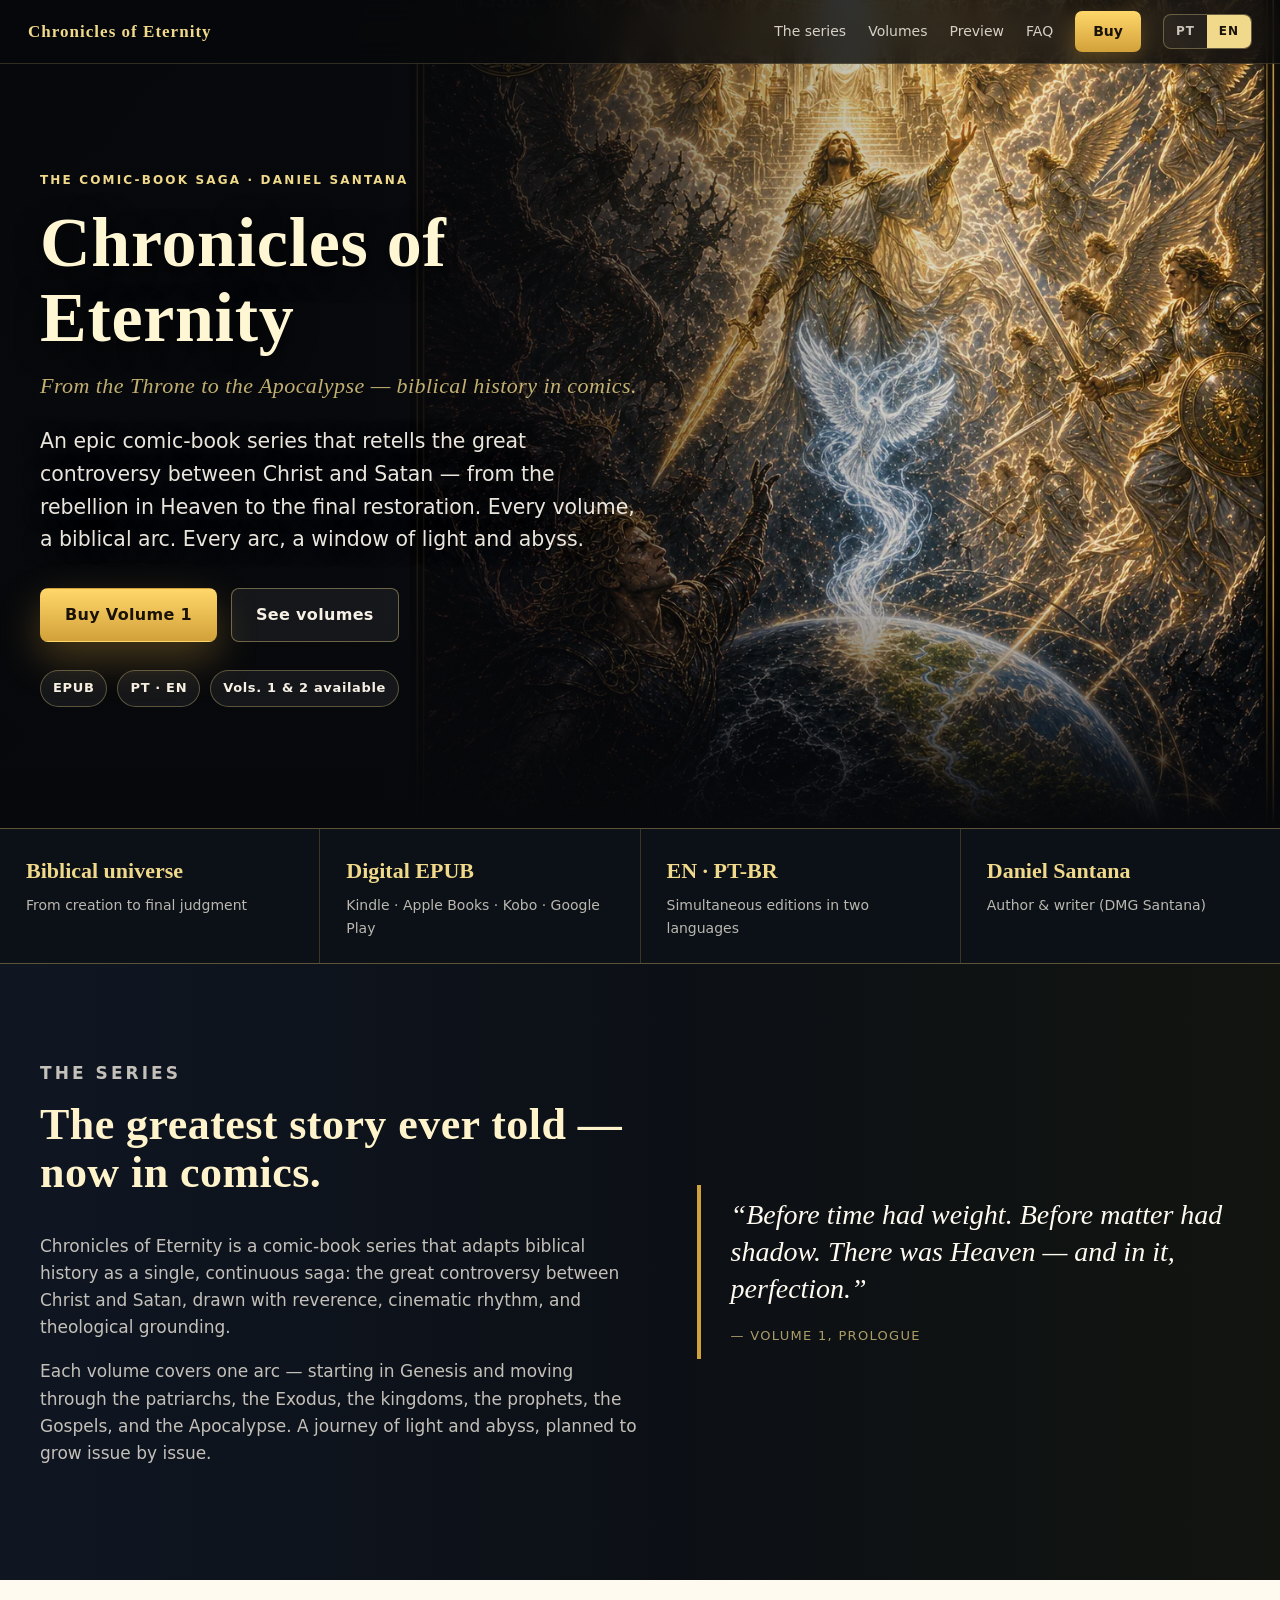
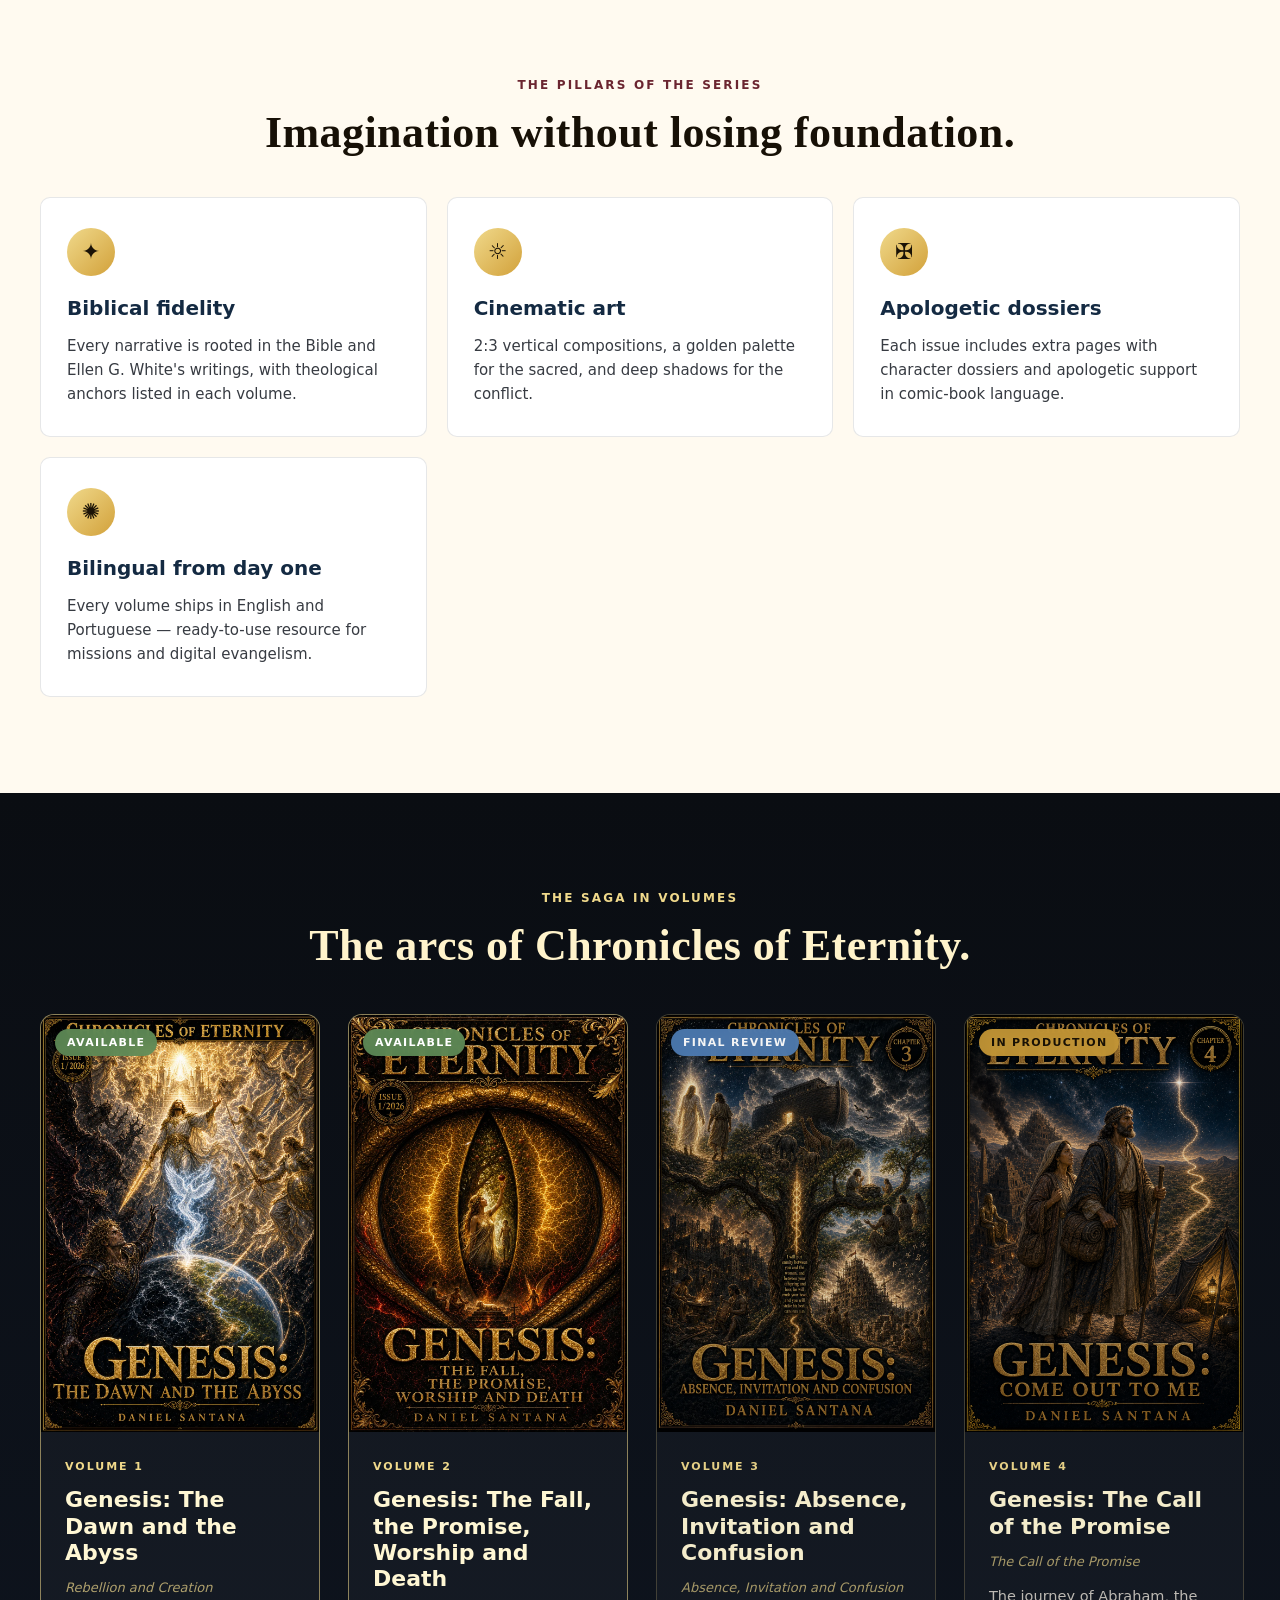
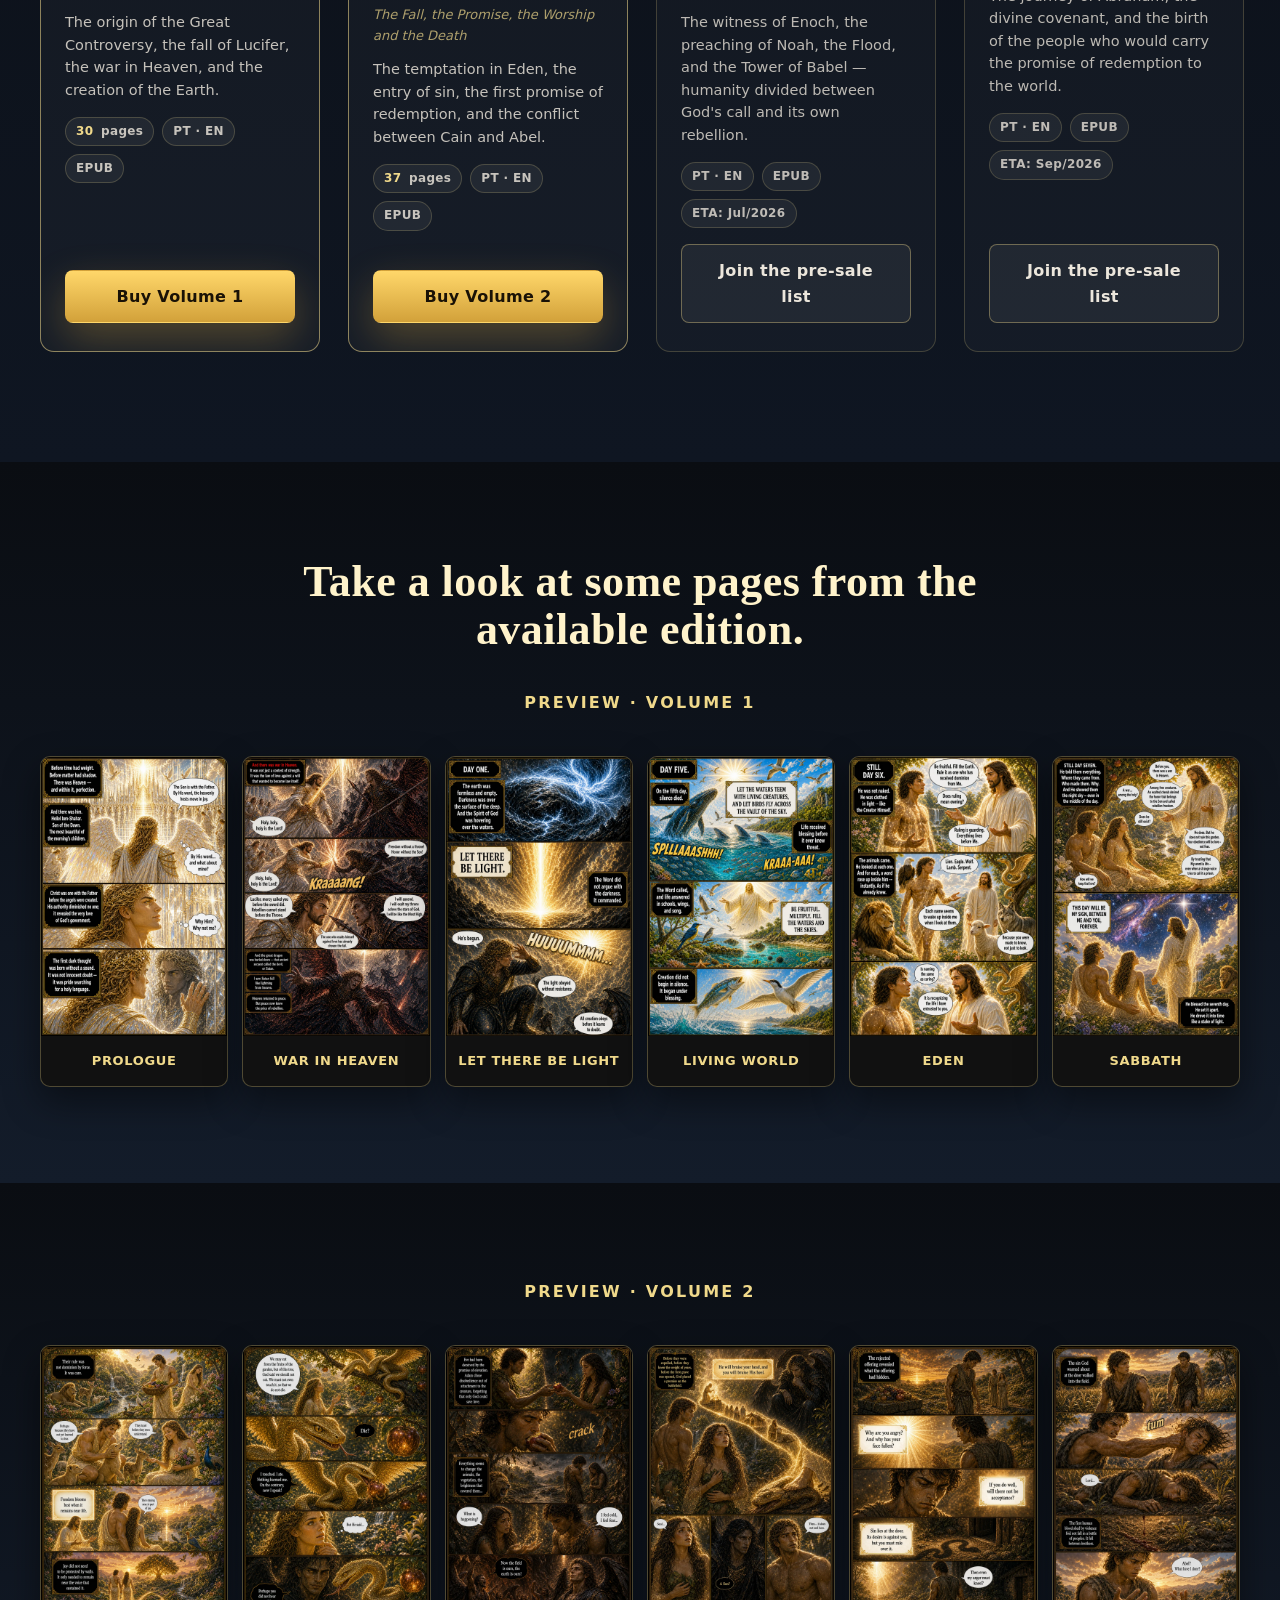
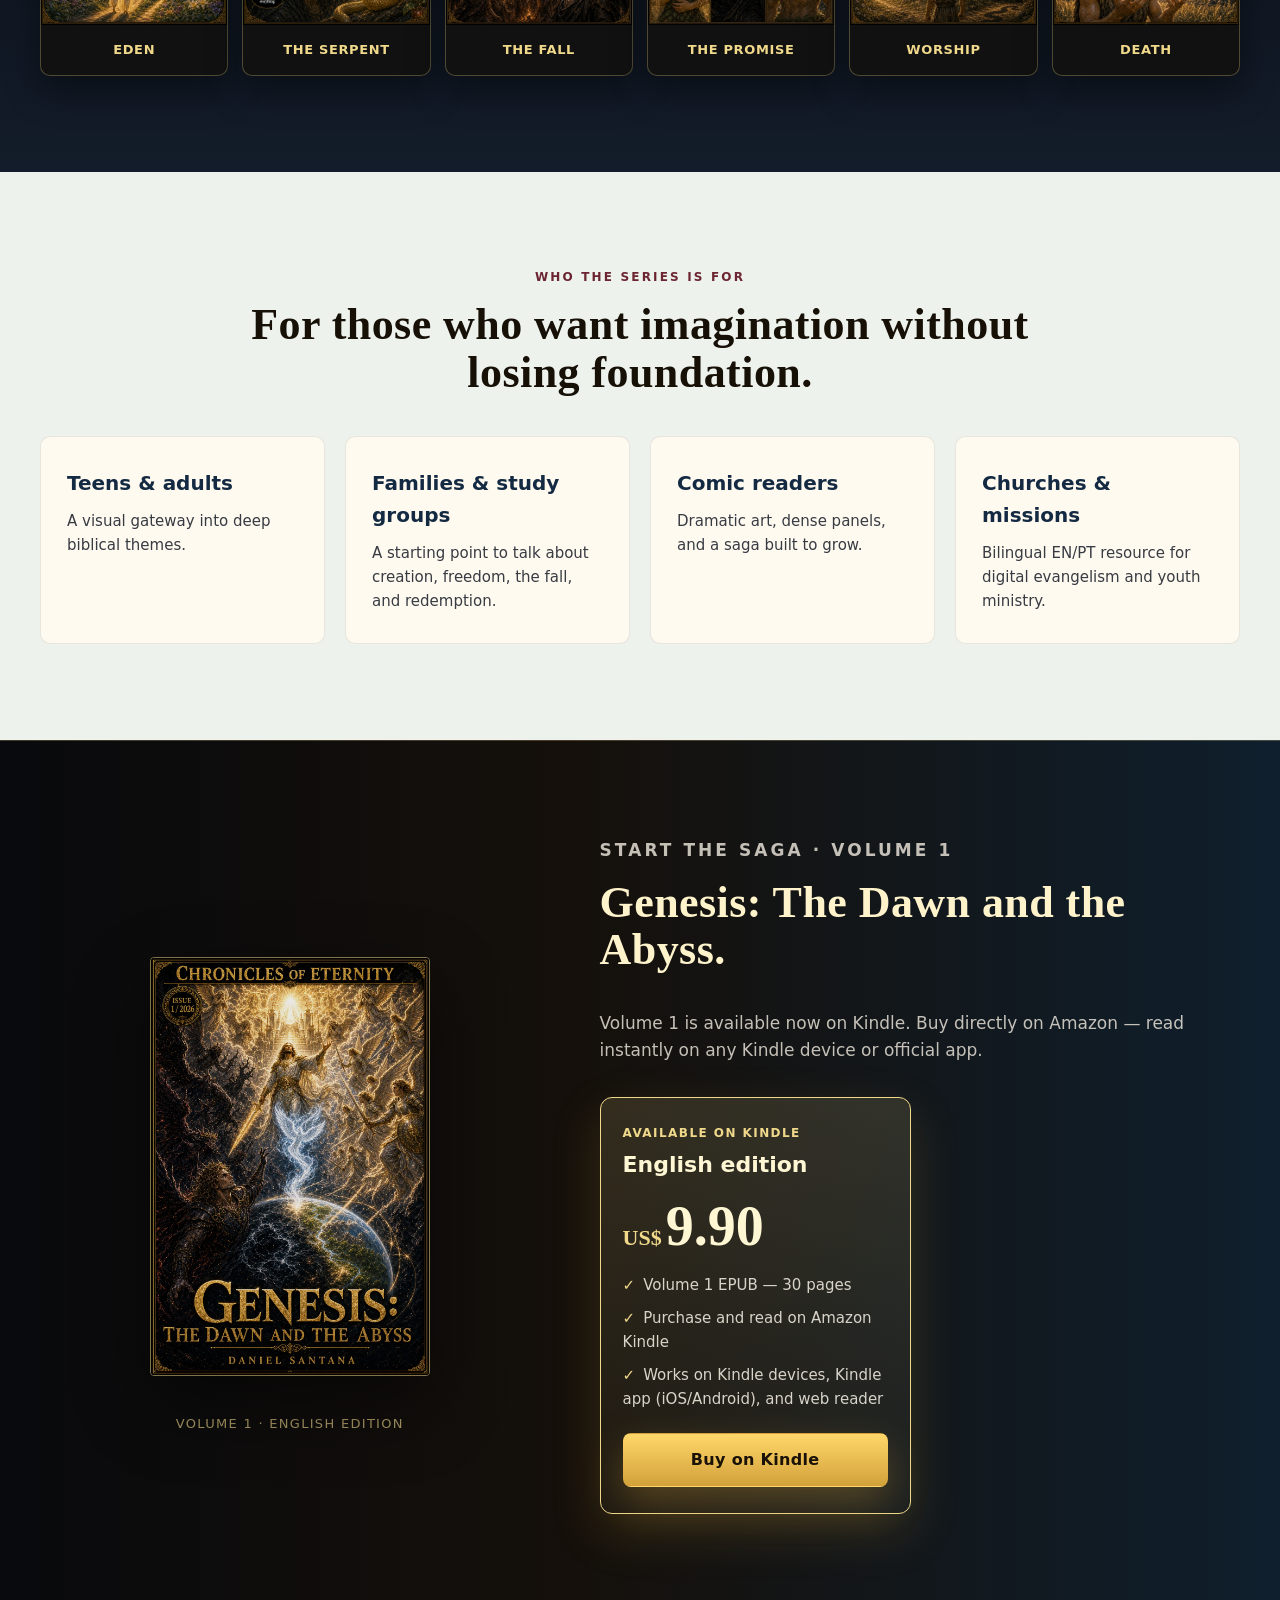
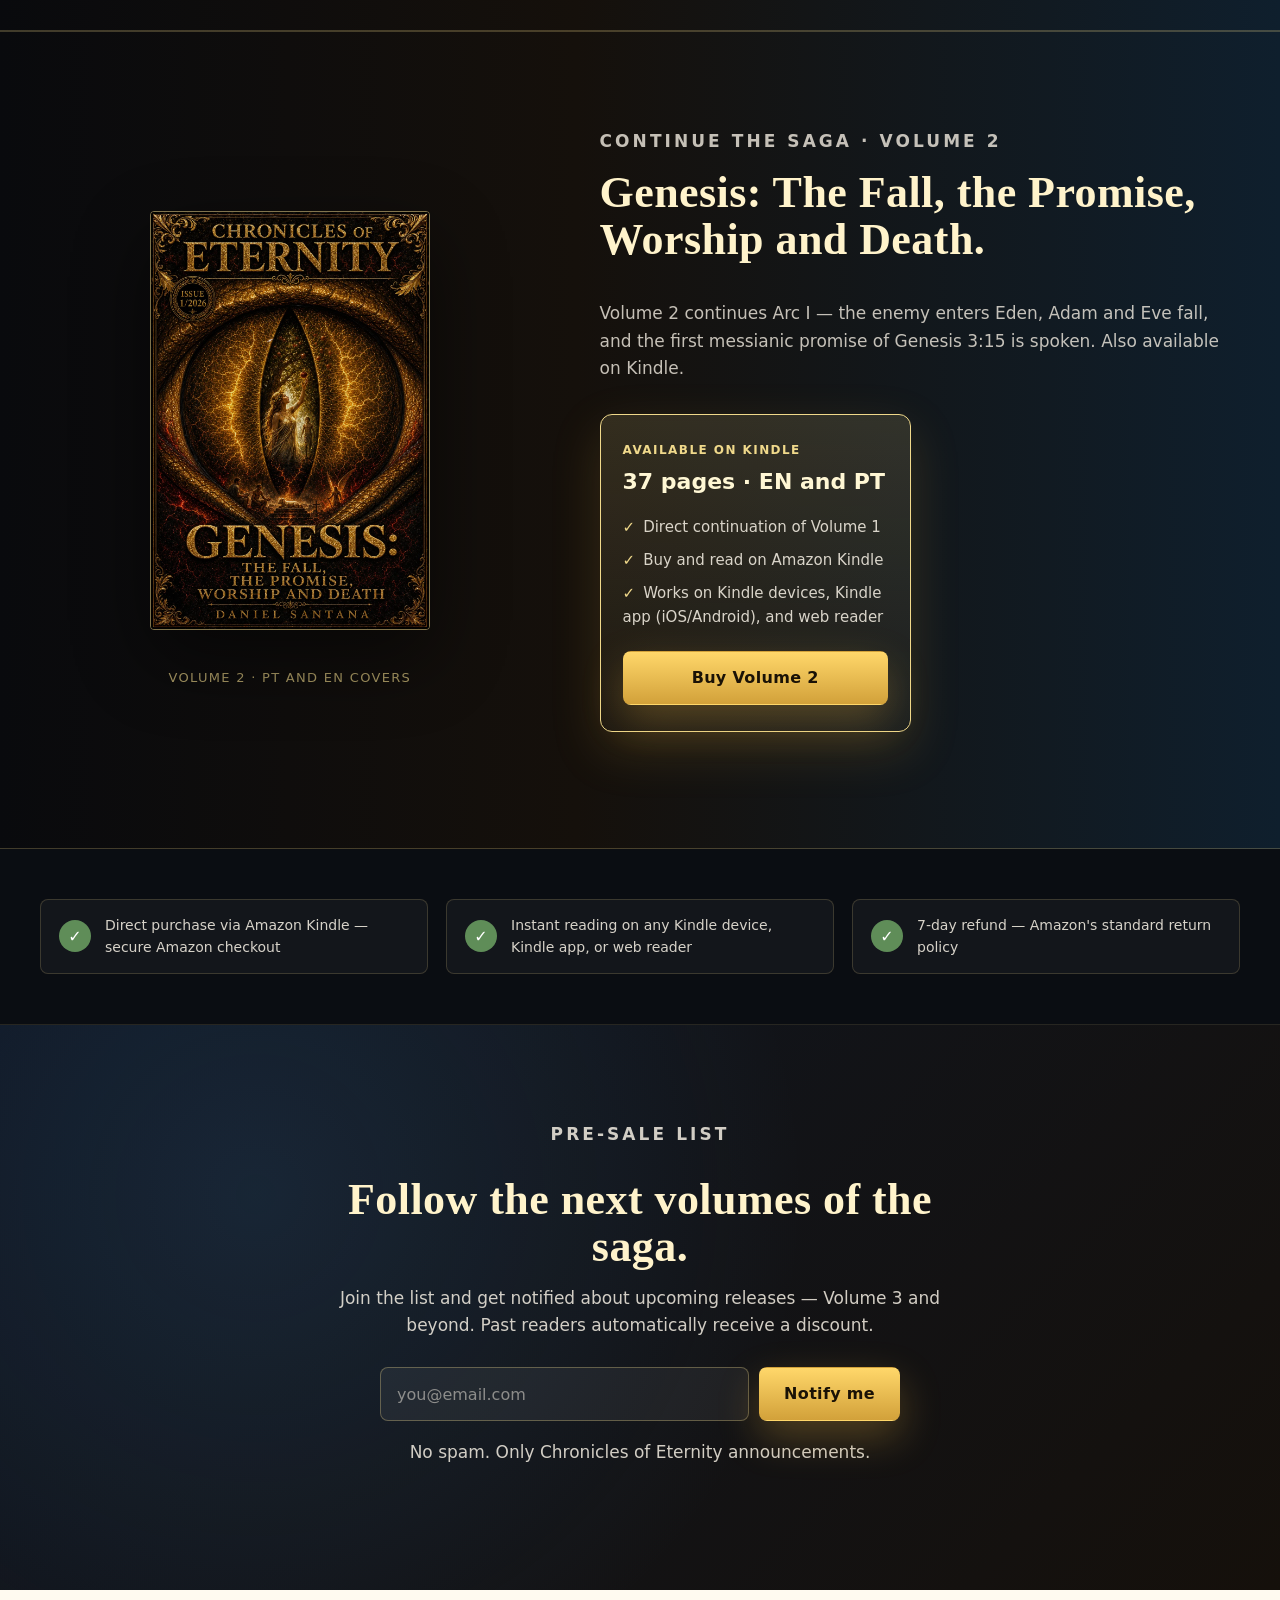
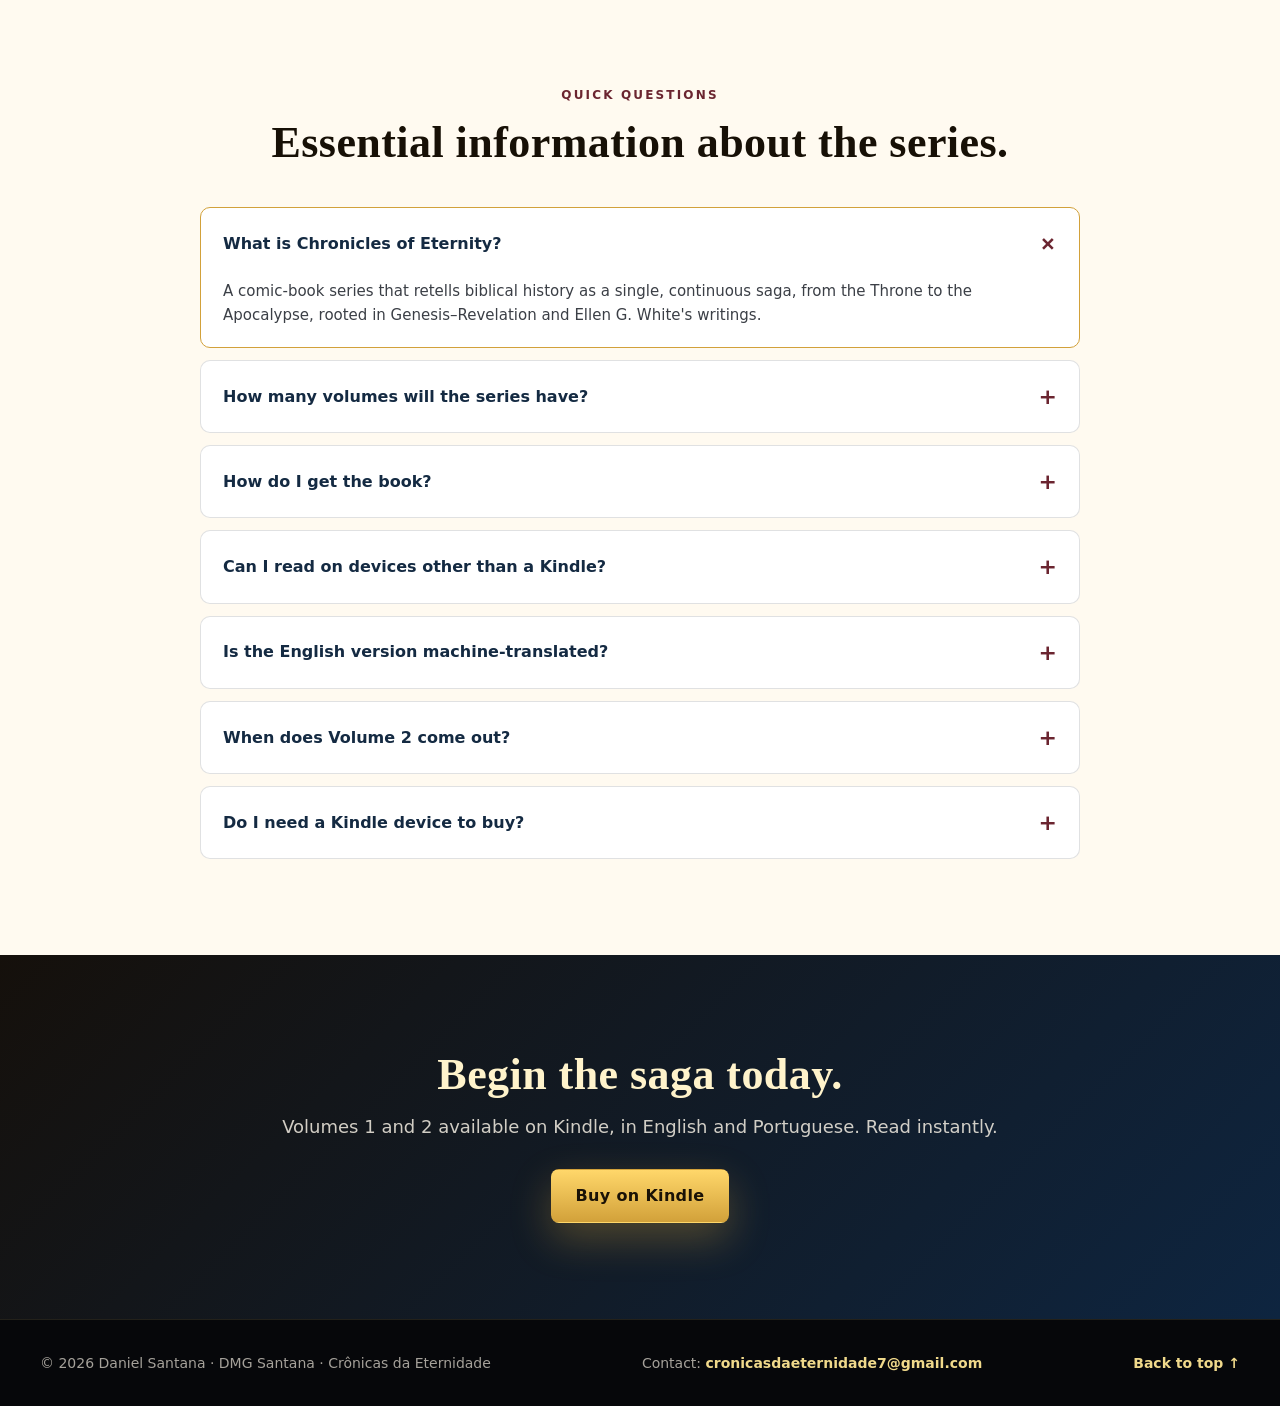
==== commit 4a50bb19: "Atualiza landing page com capas e status dos volumes" ====
--- a/index.html
+++ b/index.html
@@ -250,7 +250,7 @@
               <img src="assets/vol3-capa.webp" alt="Volume 3 cover"
                    data-src-pt="assets/vol3-capa.webp"
                    data-src-en="assets/vol3-capa-en.webp" loading="lazy">
-              <span class="volume-status status-soon" data-i18n="volumes.status_soon">Em produção</span>
+              <span class="volume-status status-review" data-i18n="volumes.status_review">Revisão final</span>
             </div>
             <div class="volume-body">
               <p class="volume-num" data-i18n="volumes.v3_num">Volume 3</p>
@@ -264,16 +264,18 @@
               <ul class="volume-meta">
                 <li>PT · EN</li>
                 <li>EPUB</li>
-                <li><span data-i18n="volumes.eta">Previsão: 2026</span></li>
+                <li><span data-i18n="volumes.v3_eta">Previsão: jul/2026</span></li>
               </ul>
               <a class="button button-secondary" href="#prelista" data-i18n="volumes.v3_cta">Entrar na pré-lista</a>
             </div>
           </article>
 
-          <!-- Vol 4 — capa em produção (swap volume-cover-art por <img> quando chegar) -->
+          <!-- Vol 4 -->
           <article class="volume volume-soon">
-            <div class="volume-cover volume-cover-art">
-              <div class="cover-symbol" aria-hidden="true">✦</div>
+            <div class="volume-cover">
+              <img src="assets/vol4-capa.png" alt="Volume 4 cover"
+                   data-src-pt="assets/vol4-capa.png"
+                   data-src-en="assets/vol4-capa-en.png" loading="lazy">
               <span class="volume-status status-soon" data-i18n="volumes.status_soon">Em produção</span>
             </div>
             <div class="volume-body">
@@ -287,9 +289,59 @@
               <ul class="volume-meta">
                 <li>PT · EN</li>
                 <li>EPUB</li>
-                <li><span data-i18n="volumes.eta">Previsão: 2026</span></li>
+                <li><span data-i18n="volumes.v4_eta">Previsão: set/2026</span></li>
               </ul>
               <a class="button button-secondary" href="#prelista" data-i18n="volumes.v4_cta">Entrar na pré-lista</a>
+            </div>
+          </article>
+
+          <!-- Vol 5 -->
+          <article class="volume volume-future">
+            <div class="volume-cover">
+              <img src="assets/vol5-capa.png" alt="Volume 5 cover"
+                   data-src-pt="assets/vol5-capa.png"
+                   data-src-en="assets/vol5-capa-en.png" loading="lazy">
+              <span class="volume-status status-script" data-i18n="volumes.status_script">Fase de roteirização</span>
+            </div>
+            <div class="volume-body">
+              <p class="volume-num" data-i18n="volumes.v5_num">Volume 5</p>
+              <h3 data-i18n="volumes.v5_title">Gênesis: Primogenitura, Betel, Angústia e Reconciliação</h3>
+              <p class="volume-arc" data-i18n="volumes.v5_arc">Jacó e Esaú</p>
+              <p class="volume-desc" data-i18n="volumes.v5_desc">
+                Primogenitura desprezada, bênção disputada, Betel, o Jaboque
+                e a reconciliação que transforma Jacó em Israel.
+              </p>
+              <ul class="volume-meta">
+                <li>PT · EN</li>
+                <li>EPUB</li>
+                <li><span data-i18n="volumes.v5_eta">Em roteirização</span></li>
+              </ul>
+              <a class="button button-secondary" href="#prelista" data-i18n="volumes.v5_cta">Entrar na pré-lista</a>
+            </div>
+          </article>
+
+          <!-- Vol 6 -->
+          <article class="volume volume-future">
+            <div class="volume-cover">
+              <img src="assets/vol6-capa.png" alt="Volume 6 cover"
+                   data-src-pt="assets/vol6-capa.png"
+                   data-src-en="assets/vol6-capa-en.png" loading="lazy">
+              <span class="volume-status status-script" data-i18n="volumes.status_script">Fase de roteirização</span>
+            </div>
+            <div class="volume-body">
+              <p class="volume-num" data-i18n="volumes.v6_num">Volume 6</p>
+              <h3 data-i18n="volumes.v6_title">Gênesis: O Sonhador, o Perdão e a Promessa</h3>
+              <p class="volume-arc" data-i18n="volumes.v6_arc">José no Egito</p>
+              <p class="volume-desc" data-i18n="volumes.v6_desc">
+                Os sonhos de José, a traição dos irmãos, o caminho pelo Egito,
+                a providência divina e o perdão que preserva a promessa.
+              </p>
+              <ul class="volume-meta">
+                <li>PT · EN</li>
+                <li>EPUB</li>
+                <li><span data-i18n="volumes.v6_eta">Em roteirização</span></li>
+              </ul>
+              <a class="button button-secondary" href="#prelista" data-i18n="volumes.v6_cta">Entrar na pré-lista</a>
             </div>
           </article>
 
--- a/styles.css
+++ b/styles.css
@@ -550,12 +550,24 @@
 }
 
 .volumes-grid {
-  display: grid;
-  grid-template-columns: repeat(auto-fit, minmax(240px, 1fr));
+  display: flex;
   gap: 28px;
-}
+  overflow-x: auto;
+  scroll-snap-type: x mandatory;
+  scroll-padding-left: 4px;
+  padding: 4px 4px 14px;
+  margin: 0 -4px;
+  -webkit-overflow-scrolling: touch;
+  scrollbar-color: var(--gold-light) rgba(255, 255, 255, 0.05);
+  scrollbar-width: thin;
+}
+.volumes-grid::-webkit-scrollbar { height: 8px; }
+.volumes-grid::-webkit-scrollbar-track { background: rgba(255, 255, 255, 0.05); border-radius: 4px; }
+.volumes-grid::-webkit-scrollbar-thumb { background: var(--gold-light); border-radius: 4px; }
 
 .volume {
+  flex: 0 0 280px;
+  scroll-snap-align: start;
   display: flex;
   flex-direction: column;
   background: rgba(255, 255, 255, 0.03);
@@ -632,9 +644,20 @@
   color: #fff;
 }
 
+.status-review {
+  background: rgba(83, 132, 190, 0.92);
+  color: #fff;
+}
+
 .status-soon {
   background: rgba(210, 161, 58, 0.92);
   color: #1a1206;
+}
+
+.status-script {
+  background: rgba(255, 255, 255, 0.16);
+  color: var(--gold-light);
+  border: 1px solid rgba(240, 217, 139, 0.4);
 }
 
 .status-future {
@@ -1226,7 +1249,8 @@
   .feature-grid, .audience-grid { grid-template-columns: repeat(2, 1fr); }
   .trust-grid { grid-template-columns: 1fr; }
   .extras-strip { grid-template-columns: 1fr 1fr; }
-  .volumes-grid { grid-template-columns: 1fr; gap: 22px; }
+  .volumes-grid { gap: 18px; }
+  .volume { flex-basis: 78vw; max-width: 320px; }
   .cover-symbol { font-size: 110px; }
 }
 
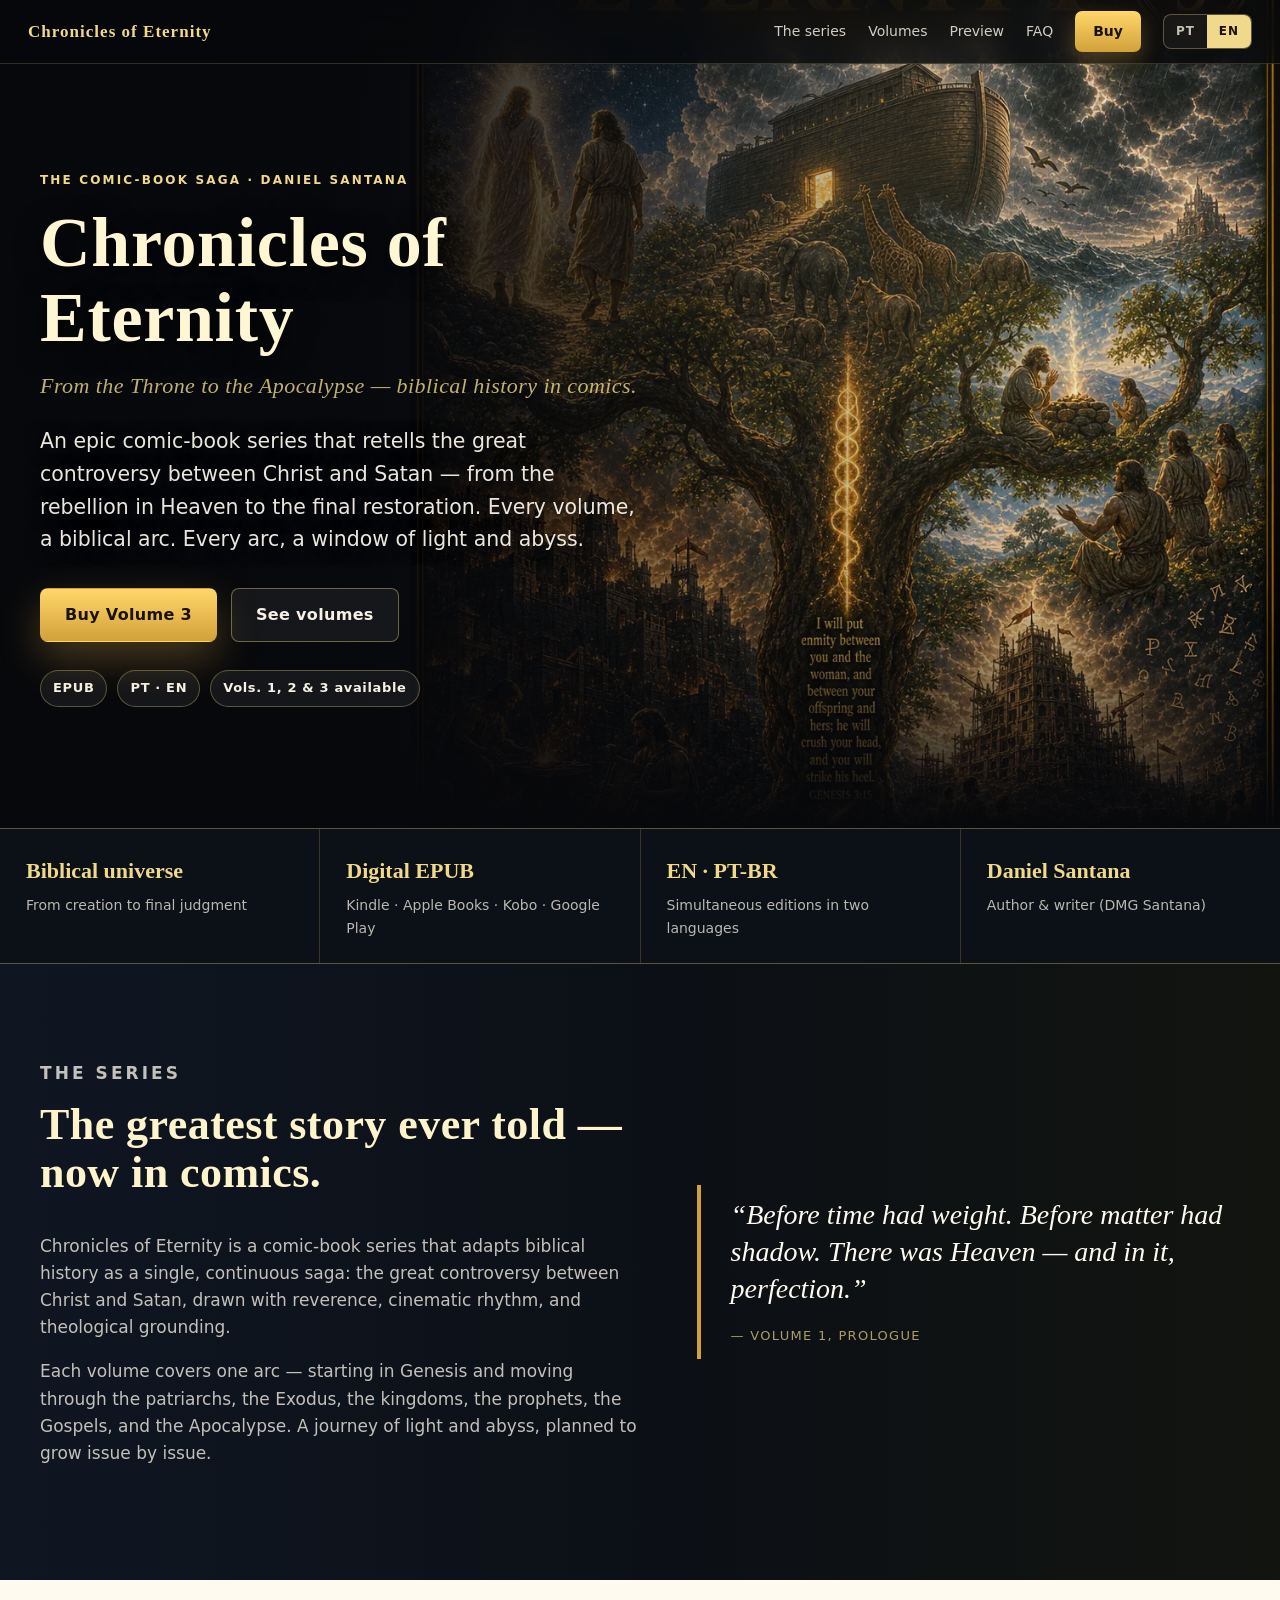
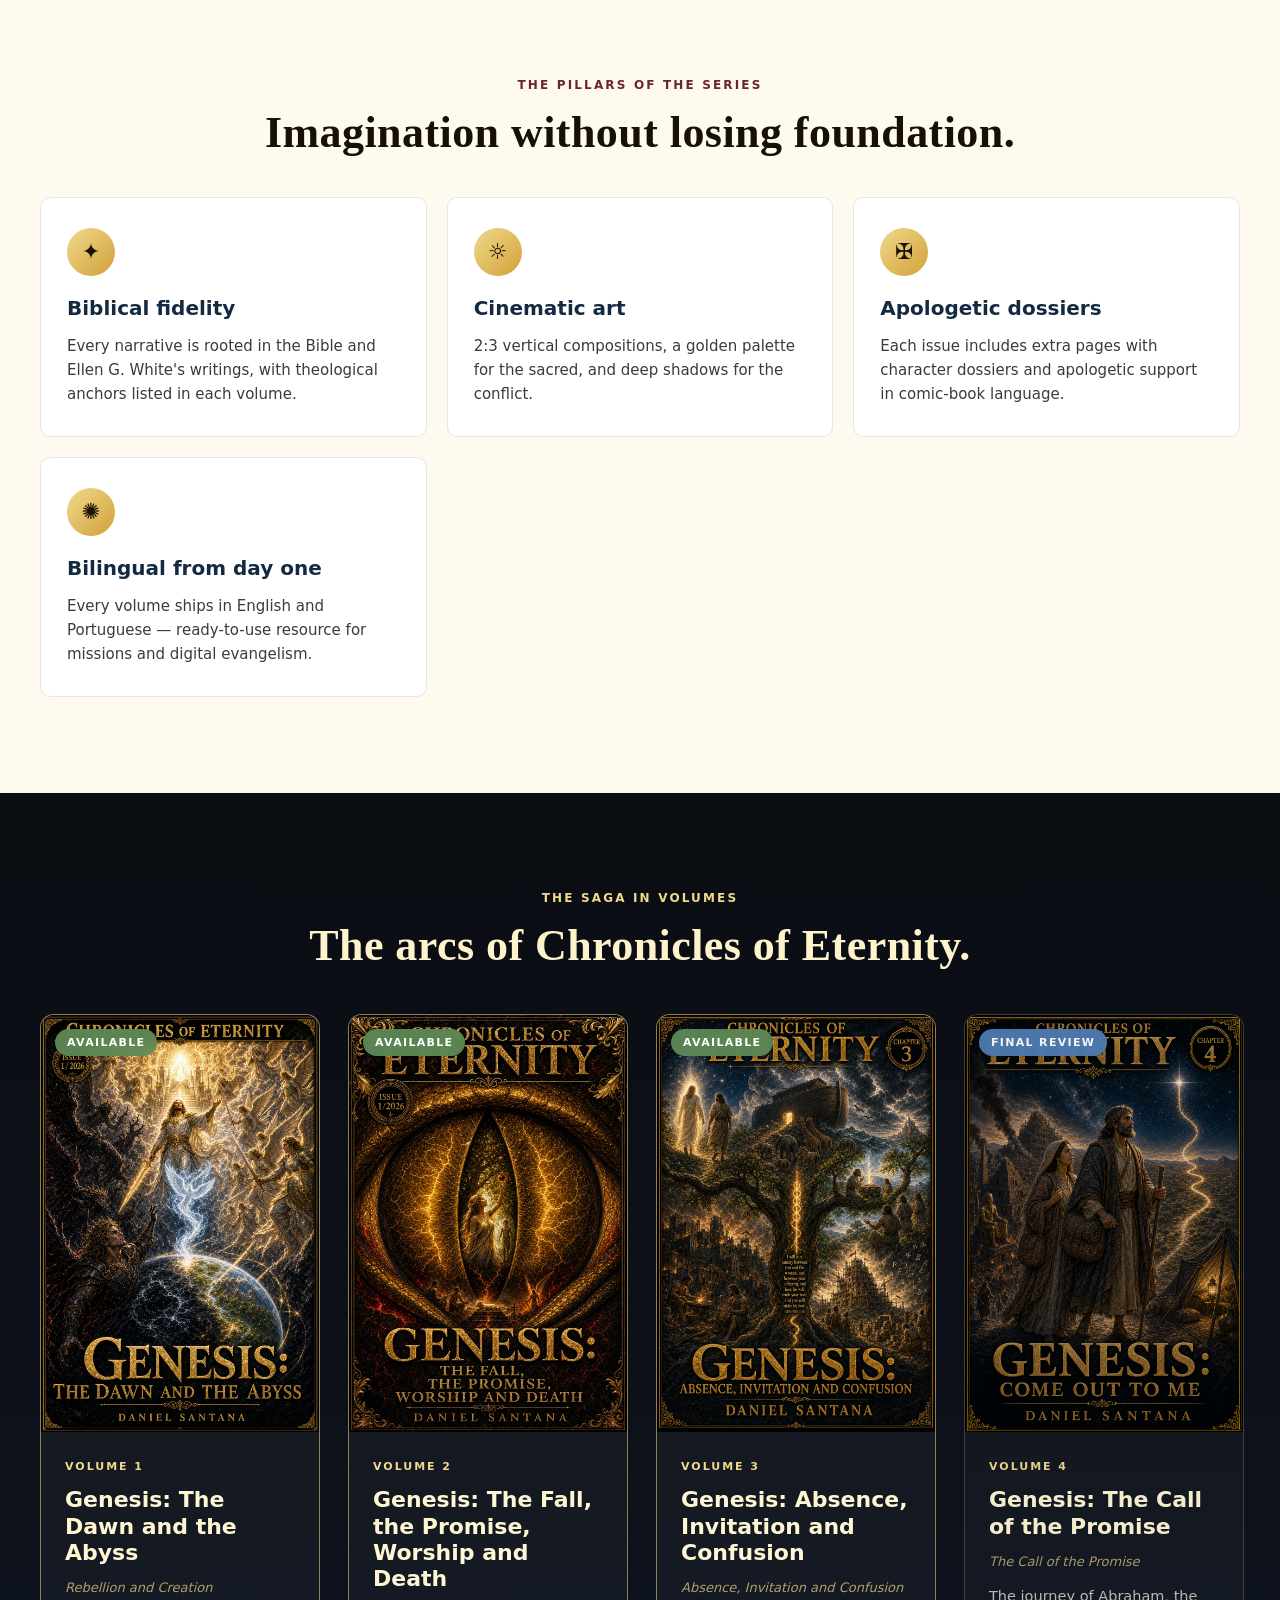
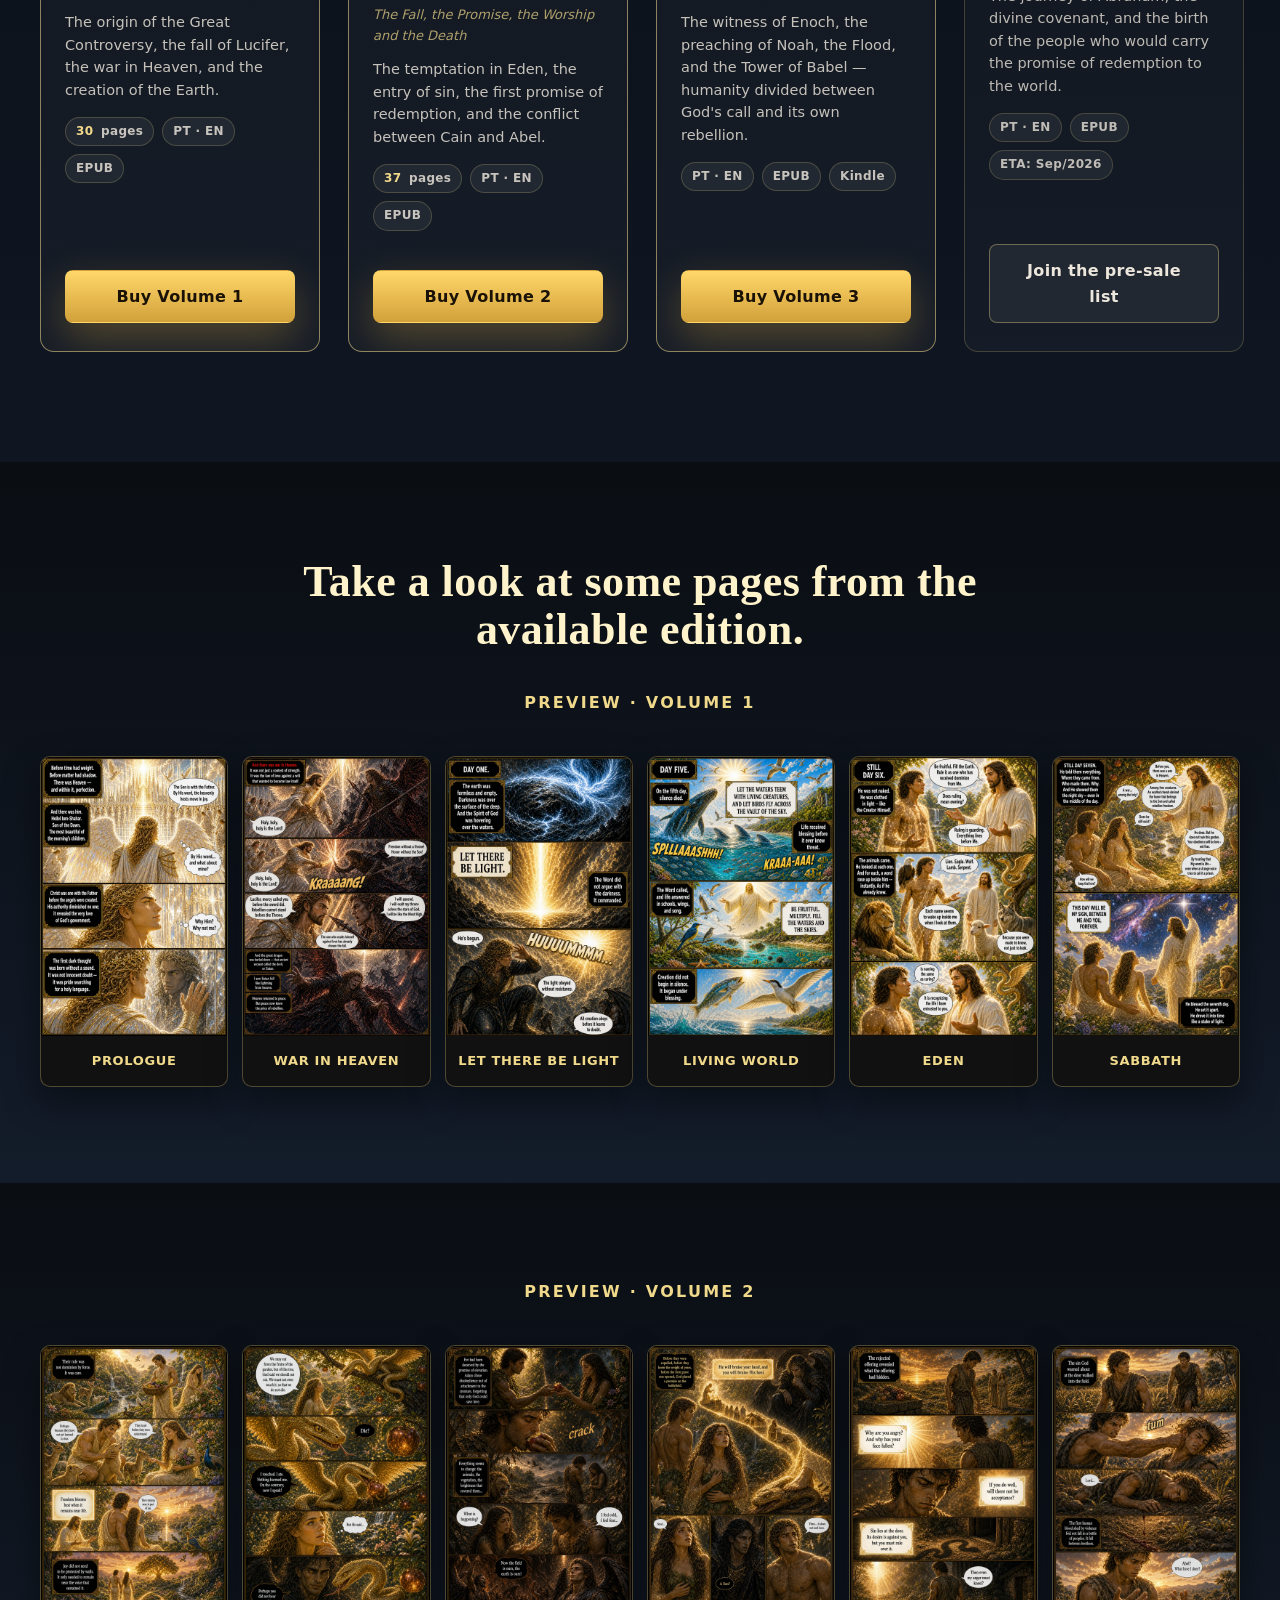
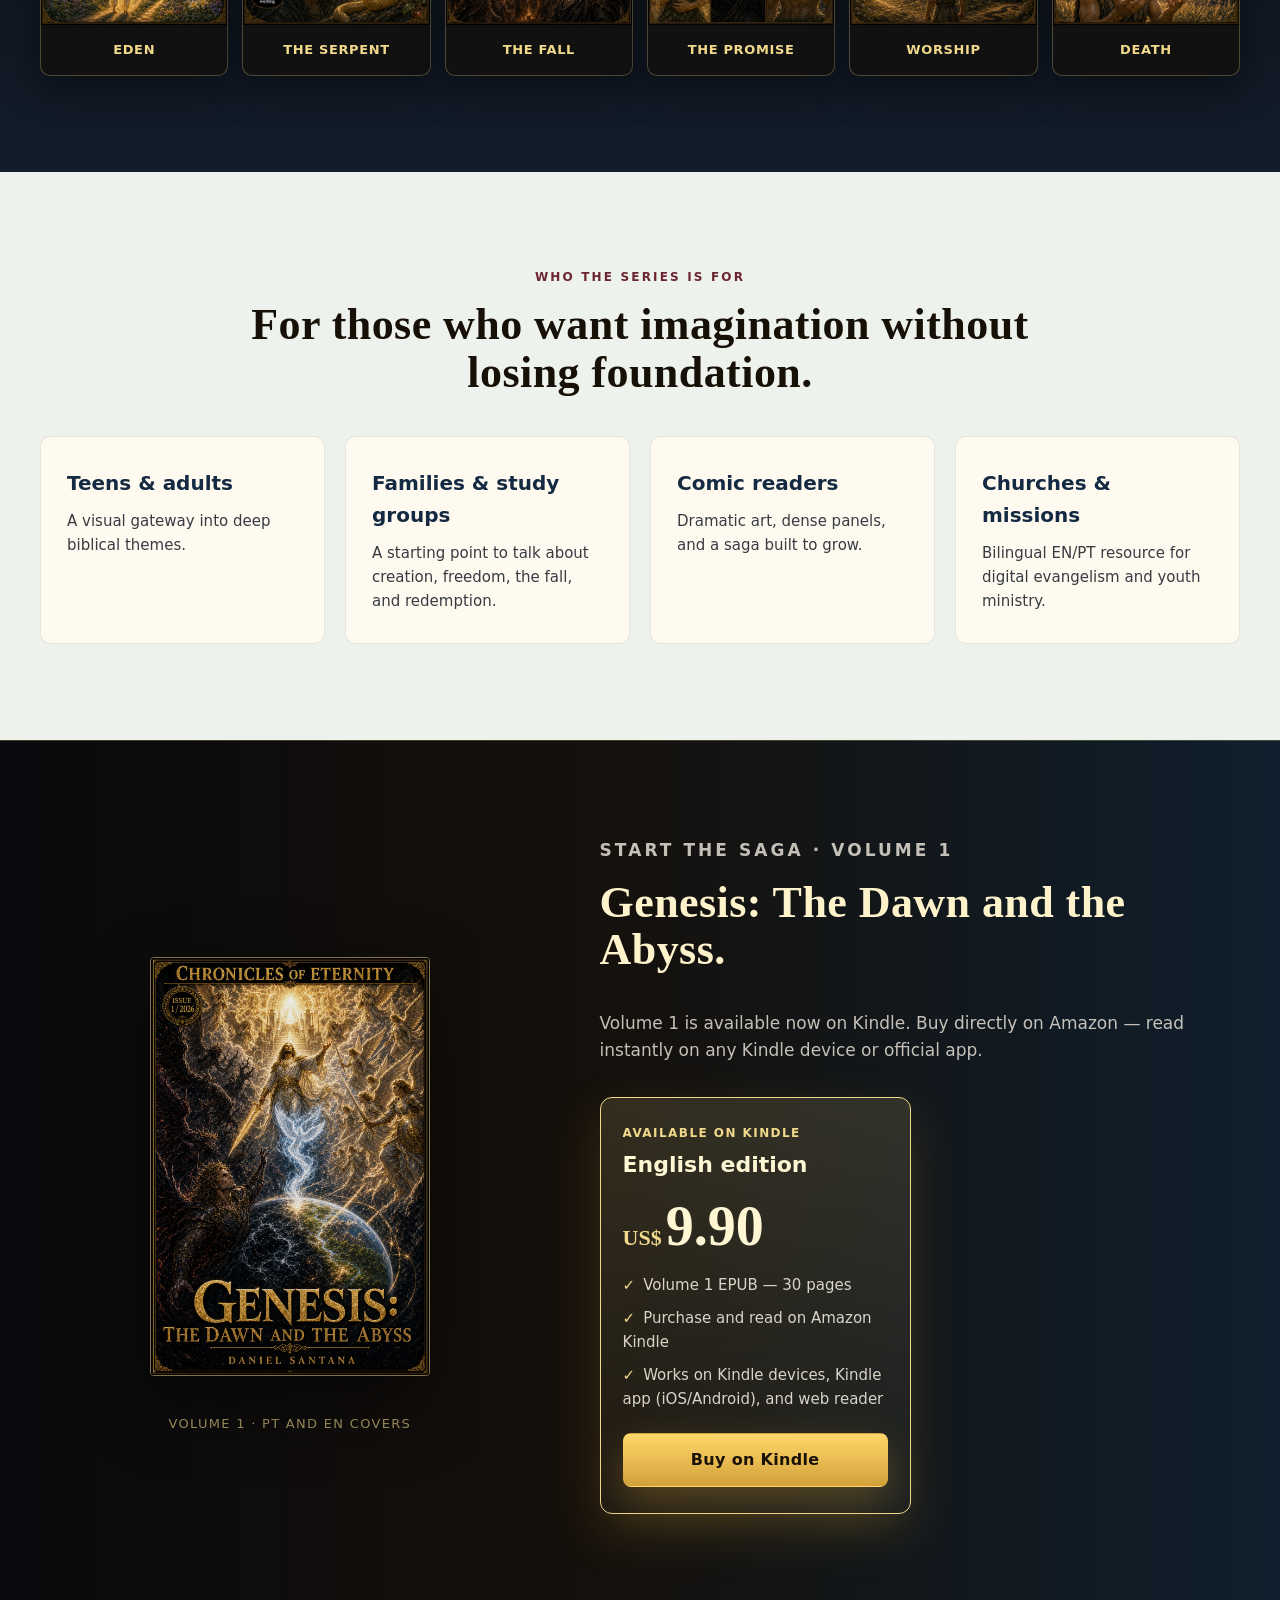
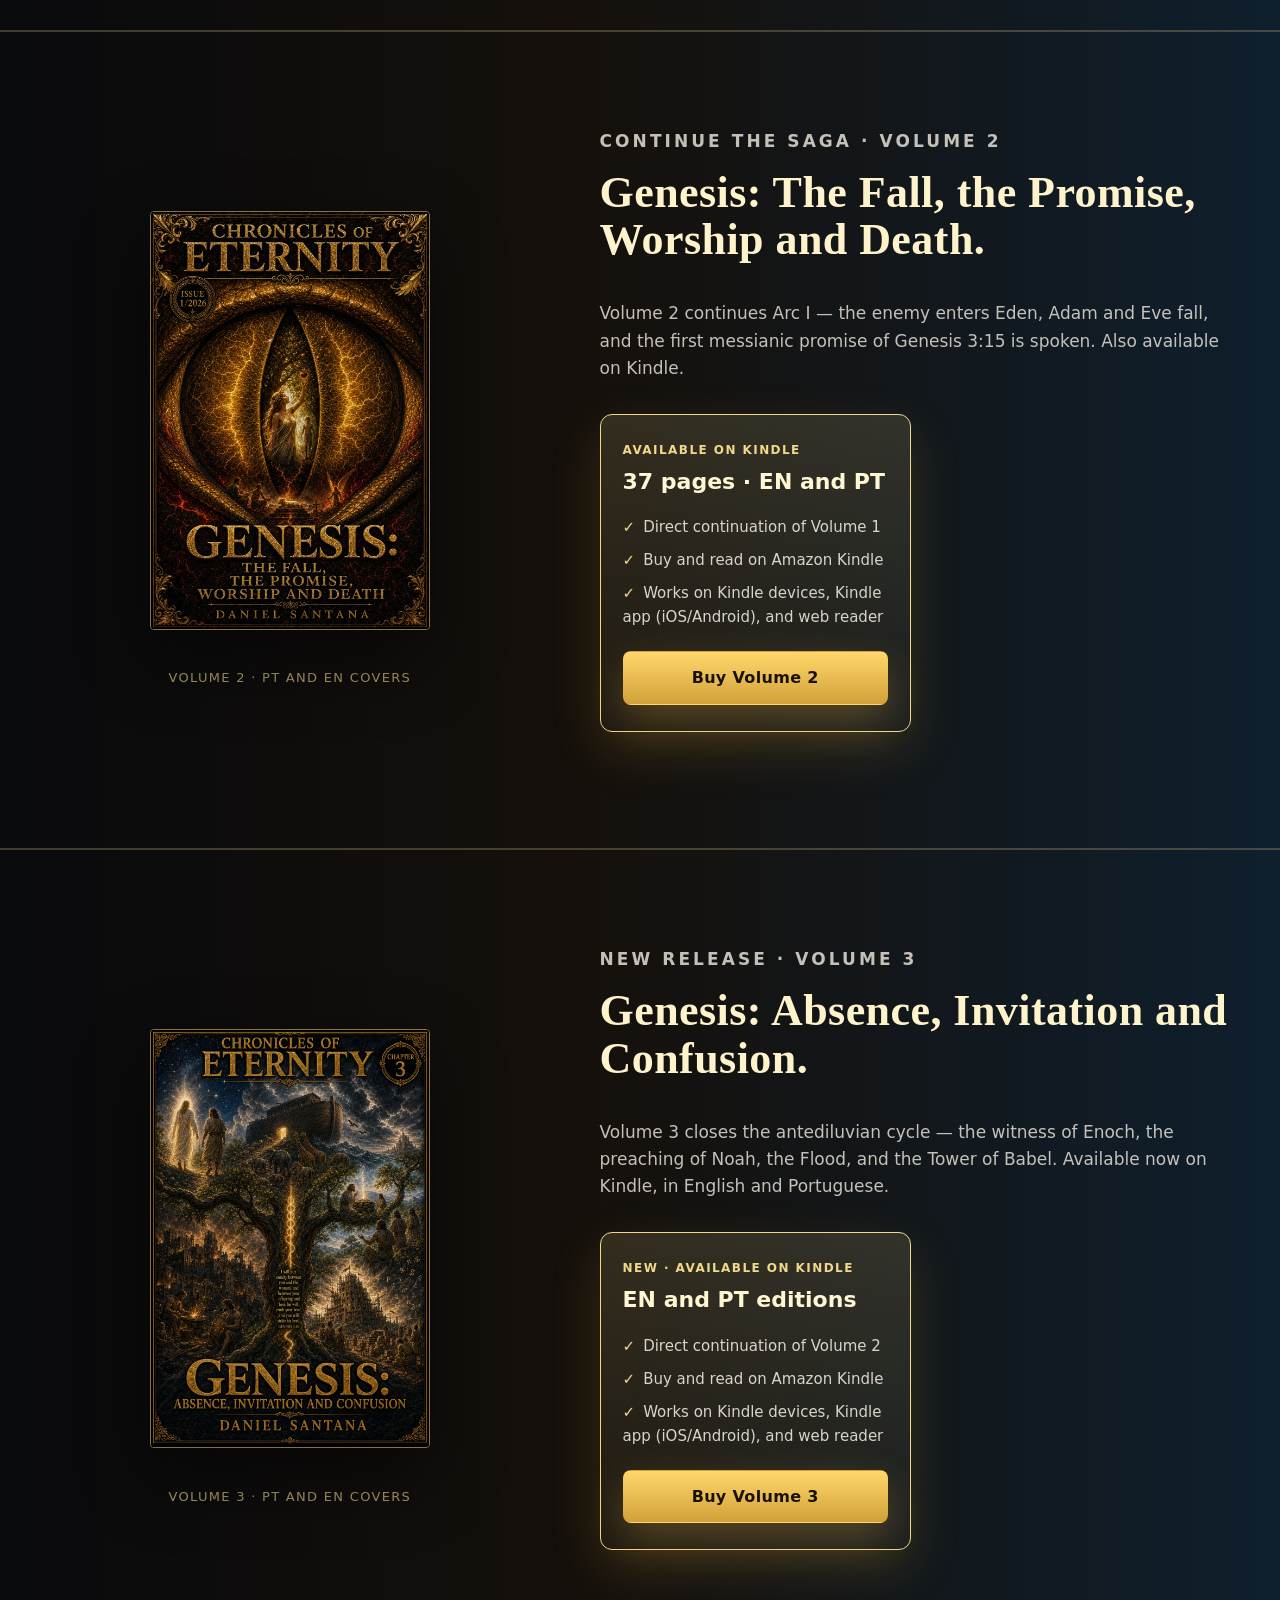
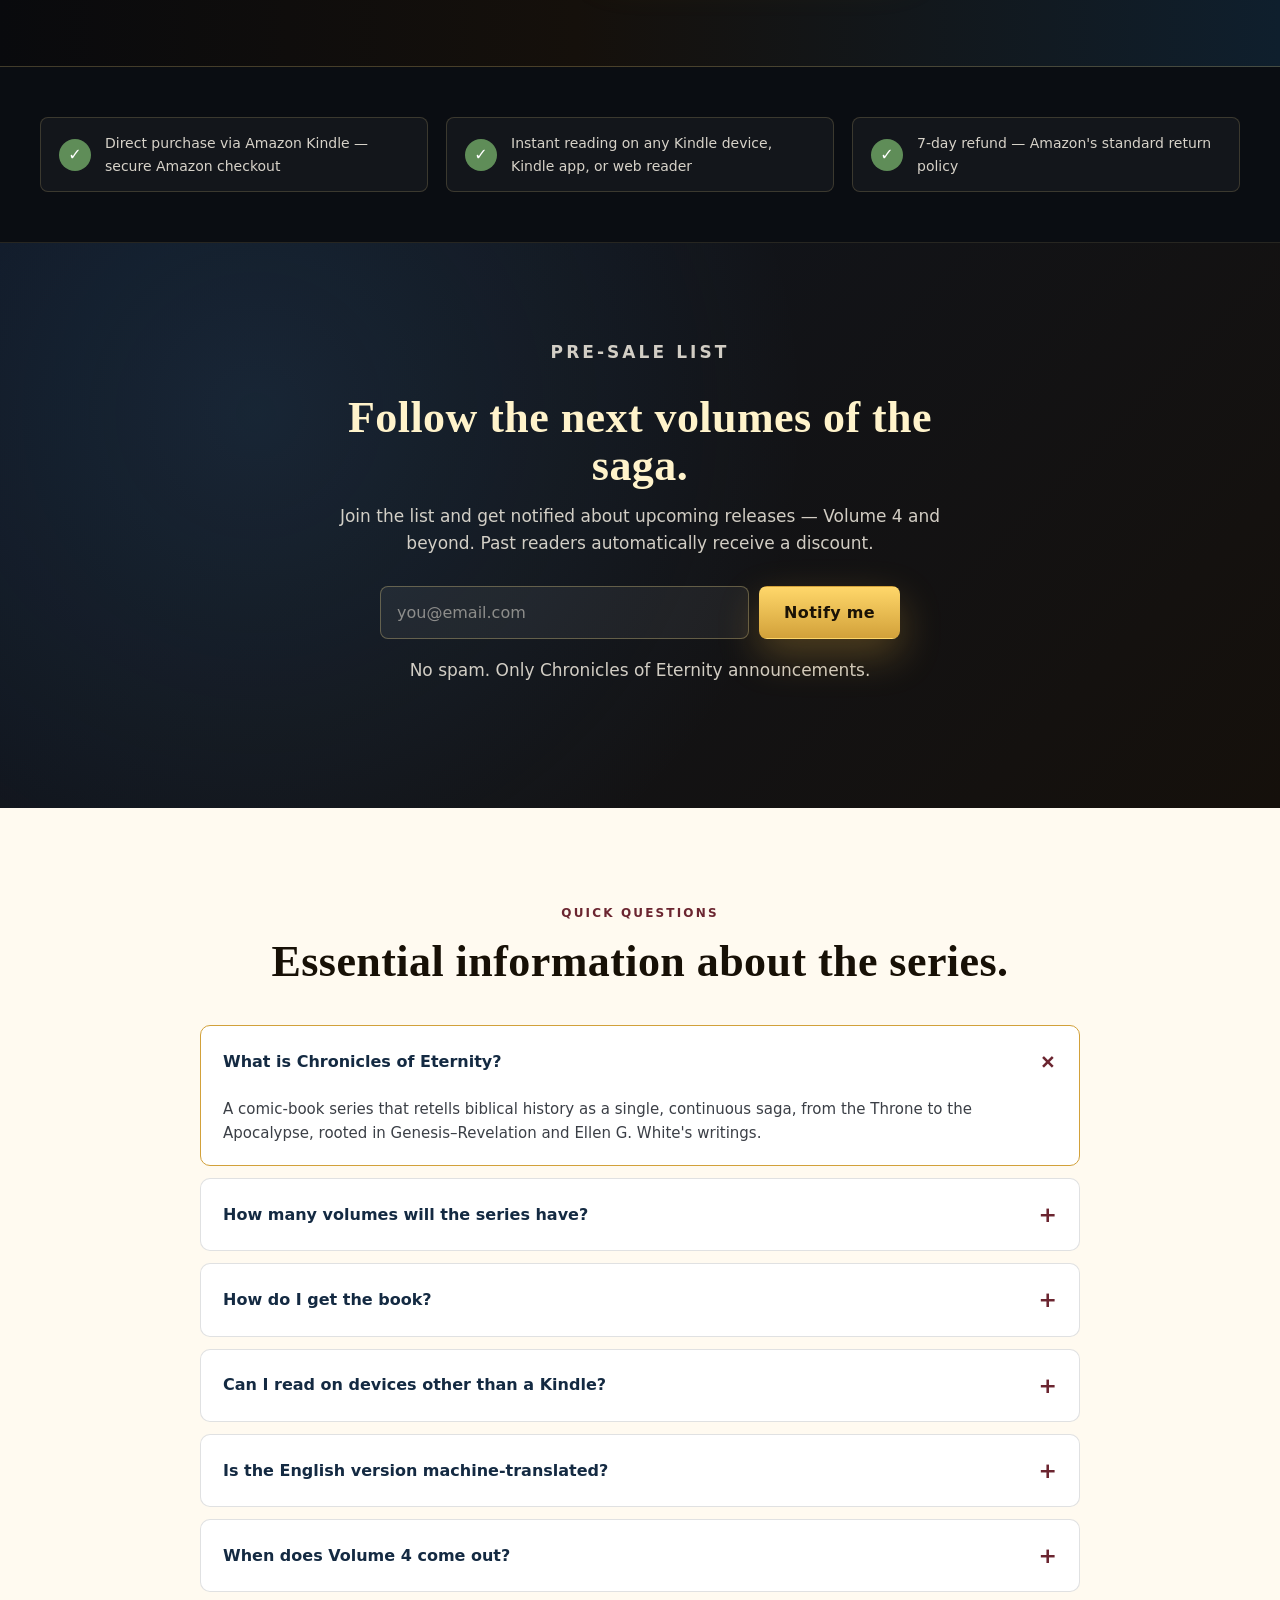
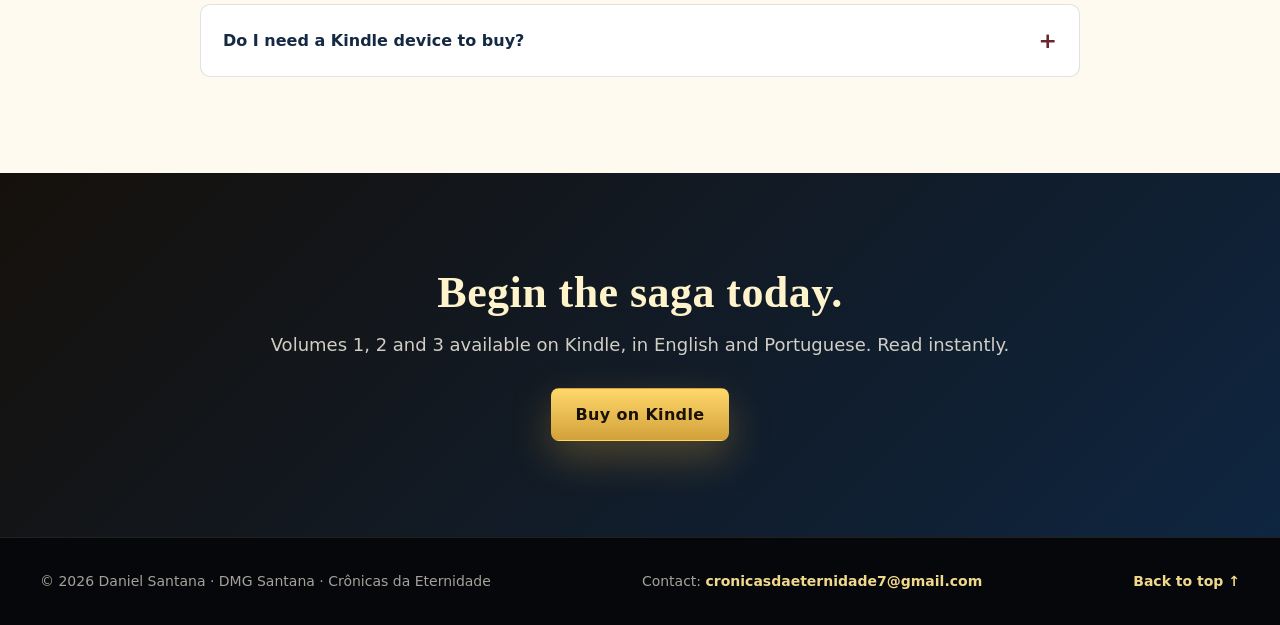
==== commit 803a1107: "Atualiza site para lancamento do volume 3" ====
--- a/index.html
+++ b/index.html
@@ -5,10 +5,10 @@
     <meta name="viewport" content="width=device-width, initial-scale=1">
     <title data-i18n="meta.title">Crônicas da Eternidade | A saga em HQ de Daniel Santana</title>
     <meta name="description" data-i18n-attr="content" data-i18n="meta.description"
-      content="Crônicas da Eternidade: a saga em HQ que recria a história bíblica do Trono ao Apocalipse. Volumes 1 e 2 disponíveis no Kindle, em português e em inglês.">
+      content="Crônicas da Eternidade: a saga em HQ que recria a história bíblica do Trono ao Apocalipse. Volumes 1, 2 e 3 disponíveis no Kindle, em português e em inglês.">
     <meta property="og:title" content="Crônicas da Eternidade — A saga em HQ">
-    <meta property="og:description" content="Do Trono ao Apocalipse. Volumes 1 e 2 já disponíveis no Kindle (PT + EN).">
-    <meta property="og:image" content="assets/cover-pt.png">
+    <meta property="og:description" content="Do Trono ao Apocalipse. Volumes 1, 2 e 3 já disponíveis no Kindle (PT + EN).">
+    <meta property="og:image" content="assets/vol3-capa.png">
     <meta property="og:url" content="https://cde7.com.br/">
     <meta property="og:type" content="book">
     <meta name="twitter:card" content="summary_large_image">
@@ -59,7 +59,7 @@
         <a href="#volumes" data-i18n="nav.volumes">Volumes</a>
         <a href="#previa" data-i18n="nav.preview">Prévia</a>
         <a href="#faq" data-i18n="nav.faq">FAQ</a>
-        <a class="nav-cta checkout-link" href="#comprar" data-i18n="nav.buy">Comprar</a>
+        <a class="nav-cta checkout-link" href="#comprar-vol3" data-book="v3" data-i18n="nav.buy">Comprar</a>
         <div class="lang-switch" role="group" aria-label="Language">
           <button type="button" data-lang-btn="pt" class="active">PT</button>
           <button type="button" data-lang-btn="en">EN</button>
@@ -70,8 +70,8 @@
     <!-- HERO ============================================================ -->
     <header class="hero" id="topo">
       <div class="hero-figure" aria-hidden="true" data-hero-slideshow>
-        <img class="hero-slide is-active" src="assets/cover-pt.webp" alt="">
-        <img class="hero-slide" src="assets/vol2-capa.webp" alt="">
+        <img class="hero-slide is-active" src="assets/vol3-capa.webp" alt="">
+        <img class="hero-slide" src="assets/cover-pt.webp" alt="">
       </div>
       <div class="hero-shade"></div>
       <div class="hero-content">
@@ -84,13 +84,14 @@
           Cada arco, uma janela de luz e abismo.
         </p>
         <div class="hero-actions" aria-label="Main actions">
-          <a class="button button-primary checkout-link" href="#comprar" data-i18n="hero.cta_buy">Comprar Volume 1</a>
+          <a class="button button-primary checkout-link" href="#comprar-vol3"
+             data-book="v3" data-i18n="hero.cta_buy">Comprar Volume 3</a>
           <a class="button button-secondary" href="#volumes" data-i18n="hero.cta_explore">Ver volumes</a>
         </div>
         <div class="hero-badges">
           <span class="badge">EPUB</span>
           <span class="badge">PT · EN</span>
-          <span class="badge"><span data-i18n="hero.badge_status">Vols. 1 e 2 disponíveis</span></span>
+          <span class="badge"><span data-i18n="hero.badge_status">Vols. 1, 2 e 3 disponíveis</span></span>
         </div>
       </div>
     </header>
@@ -245,12 +246,12 @@
           </article>
 
           <!-- Vol 3 -->
-          <article class="volume volume-soon">
+          <article class="volume volume-live">
             <div class="volume-cover">
               <img src="assets/vol3-capa.webp" alt="Volume 3 cover"
                    data-src-pt="assets/vol3-capa.webp"
                    data-src-en="assets/vol3-capa-en.webp" loading="lazy">
-              <span class="volume-status status-review" data-i18n="volumes.status_review">Revisão final</span>
+              <span class="volume-status status-live" data-i18n="volumes.v3_status">Disponível</span>
             </div>
             <div class="volume-body">
               <p class="volume-num" data-i18n="volumes.v3_num">Volume 3</p>
@@ -264,9 +265,10 @@
               <ul class="volume-meta">
                 <li>PT · EN</li>
                 <li>EPUB</li>
-                <li><span data-i18n="volumes.v3_eta">Previsão: jul/2026</span></li>
-              </ul>
-              <a class="button button-secondary" href="#prelista" data-i18n="volumes.v3_cta">Entrar na pré-lista</a>
+                <li>Kindle</li>
+              </ul>
+              <a class="button button-primary checkout-link" href="#comprar-vol3"
+                 data-book="v3" data-i18n="volumes.v3_cta_buy">Comprar Volume 3</a>
             </div>
           </article>
 
@@ -276,7 +278,7 @@
               <img src="assets/vol4-capa.png" alt="Volume 4 cover"
                    data-src-pt="assets/vol4-capa.png"
                    data-src-en="assets/vol4-capa-en.png" loading="lazy">
-              <span class="volume-status status-soon" data-i18n="volumes.status_soon">Em produção</span>
+              <span class="volume-status status-review" data-i18n="volumes.status_review">Revisão final</span>
             </div>
             <div class="volume-body">
               <p class="volume-num" data-i18n="volumes.v4_num">Volume 4</p>
@@ -570,6 +572,42 @@
         </div>
       </section>
 
+      <!-- OFERTA VOL.3 =================================================== -->
+      <section class="offer" id="comprar-vol3" aria-labelledby="offer3-title">
+        <div class="offer-media">
+          <div class="cover-stack">
+            <img class="cover-pt" src="assets/vol3-capa.webp" alt="Capa do Volume 3 em português." loading="lazy">
+            <img class="cover-en" src="assets/vol3-capa-en.webp" alt="Volume 3 cover, English edition." loading="lazy">
+          </div>
+          <p class="cover-caption" data-i18n="offer3.cover_caption">Volume 3 · Capas PT e EN</p>
+        </div>
+        <div class="offer-copy">
+          <p class="eyebrow" data-i18n="offer3.eyebrow">Novo lançamento · Volume 3</p>
+          <h2 id="offer3-title" data-i18n="offer3.title">Gênesis: Ausência, Convite e Confusão.</h2>
+          <p data-i18n="offer3.body">
+            O Volume 3 fecha o ciclo antediluviano — o testemunho de Enoque, a
+            pregação de Noé, o Dilúvio e a Torre de Babel. Já disponível no
+            Kindle, em português e em inglês.
+          </p>
+
+          <div class="plans plans-single">
+            <article class="plan plan-featured">
+              <header>
+                <p class="plan-tag" data-i18n="offer3.plan_tag">Novo · disponível no Kindle</p>
+                <h3 data-i18n="offer3.plan_title">Edições PT e EN</h3>
+              </header>
+              <ul class="plan-list">
+                <li data-i18n="offer3.plan_l1">Continuação directa do Volume 2</li>
+                <li data-i18n="offer3.plan_l2">Compra e leitura na Amazon Kindle</li>
+                <li data-i18n="offer3.plan_l3">Compatível com Kindle, app Kindle (iOS/Android) e leitura web</li>
+              </ul>
+              <a class="button button-primary checkout-link" href="#comprar-vol3"
+                 data-book="v3" data-i18n="offer3.plan_cta">Comprar Volume 3</a>
+            </article>
+          </div>
+        </div>
+      </section>
+
       <!-- TRUST ========================================================== -->
       <section class="trust" aria-label="Trust">
         <div class="trust-grid">
@@ -594,7 +632,7 @@
           <p class="eyebrow" data-i18n="prelist.eyebrow">Lista de pré-venda</p>
           <h2 id="prelist-title" data-i18n="prelist.title">Acompanhe os próximos volumes da saga.</h2>
           <p data-i18n="prelist.body">
-            Entre na lista e seja avisado dos próximos lançamentos da saga — o Volume 3 e seguintes.
+            Entre na lista e seja avisado dos próximos lançamentos da saga — o Volume 4 e seguintes.
             Leitores dos volumes anteriores entram com desconto automático.
           </p>
           <form class="prelist-form" data-prelist-form>
@@ -639,8 +677,8 @@
             <p data-i18n="faq.a5">Não. A edição em inglês é roteirizada com linguagem direta para o público jovem (13–18), preservando a fidelidade teológica.</p>
           </details>
           <details>
-            <summary data-i18n="faq.q6">Quando sai o Volume 2?</summary>
-            <p data-i18n="faq.a6">O Volume 2 — "A Queda, a Promessa, Adoração e Morte" — já está disponível no Kindle, em português e em inglês.</p>
+            <summary data-i18n="faq.q6">Quando sai o Volume 4?</summary>
+            <p data-i18n="faq.a6">Os Volumes 1, 2 e 3 já estão disponíveis no Kindle, em português e em inglês — o Volume 3, "Ausência, Convite e Confusão", é o lançamento mais recente. O Volume 4, "O Chamado da Promessa", tem previsão para set/2026; entre na pré-lista para ser avisado.</p>
           </details>
           <details>
             <summary data-i18n="faq.q7">Preciso ter um Kindle físico para comprar?</summary>
@@ -653,8 +691,9 @@
       <section class="final-cta" aria-label="Final CTA">
         <div class="final-cta-inner">
           <h2 data-i18n="finalcta.title">Comece a saga hoje.</h2>
-          <p data-i18n="finalcta.body">Volumes 1 e 2 disponíveis no Kindle, em português e em inglês. Leitura imediata.</p>
-          <a class="button button-primary checkout-link" href="#comprar" data-i18n="finalcta.cta">Comprar no Kindle</a>
+          <p data-i18n="finalcta.body">Volumes 1, 2 e 3 disponíveis no Kindle, em português e em inglês. Leitura imediata.</p>
+          <a class="button button-primary checkout-link" href="#comprar-vol3"
+             data-book="v3" data-i18n="finalcta.cta">Comprar no Kindle</a>
         </div>
       </section>
     </main>
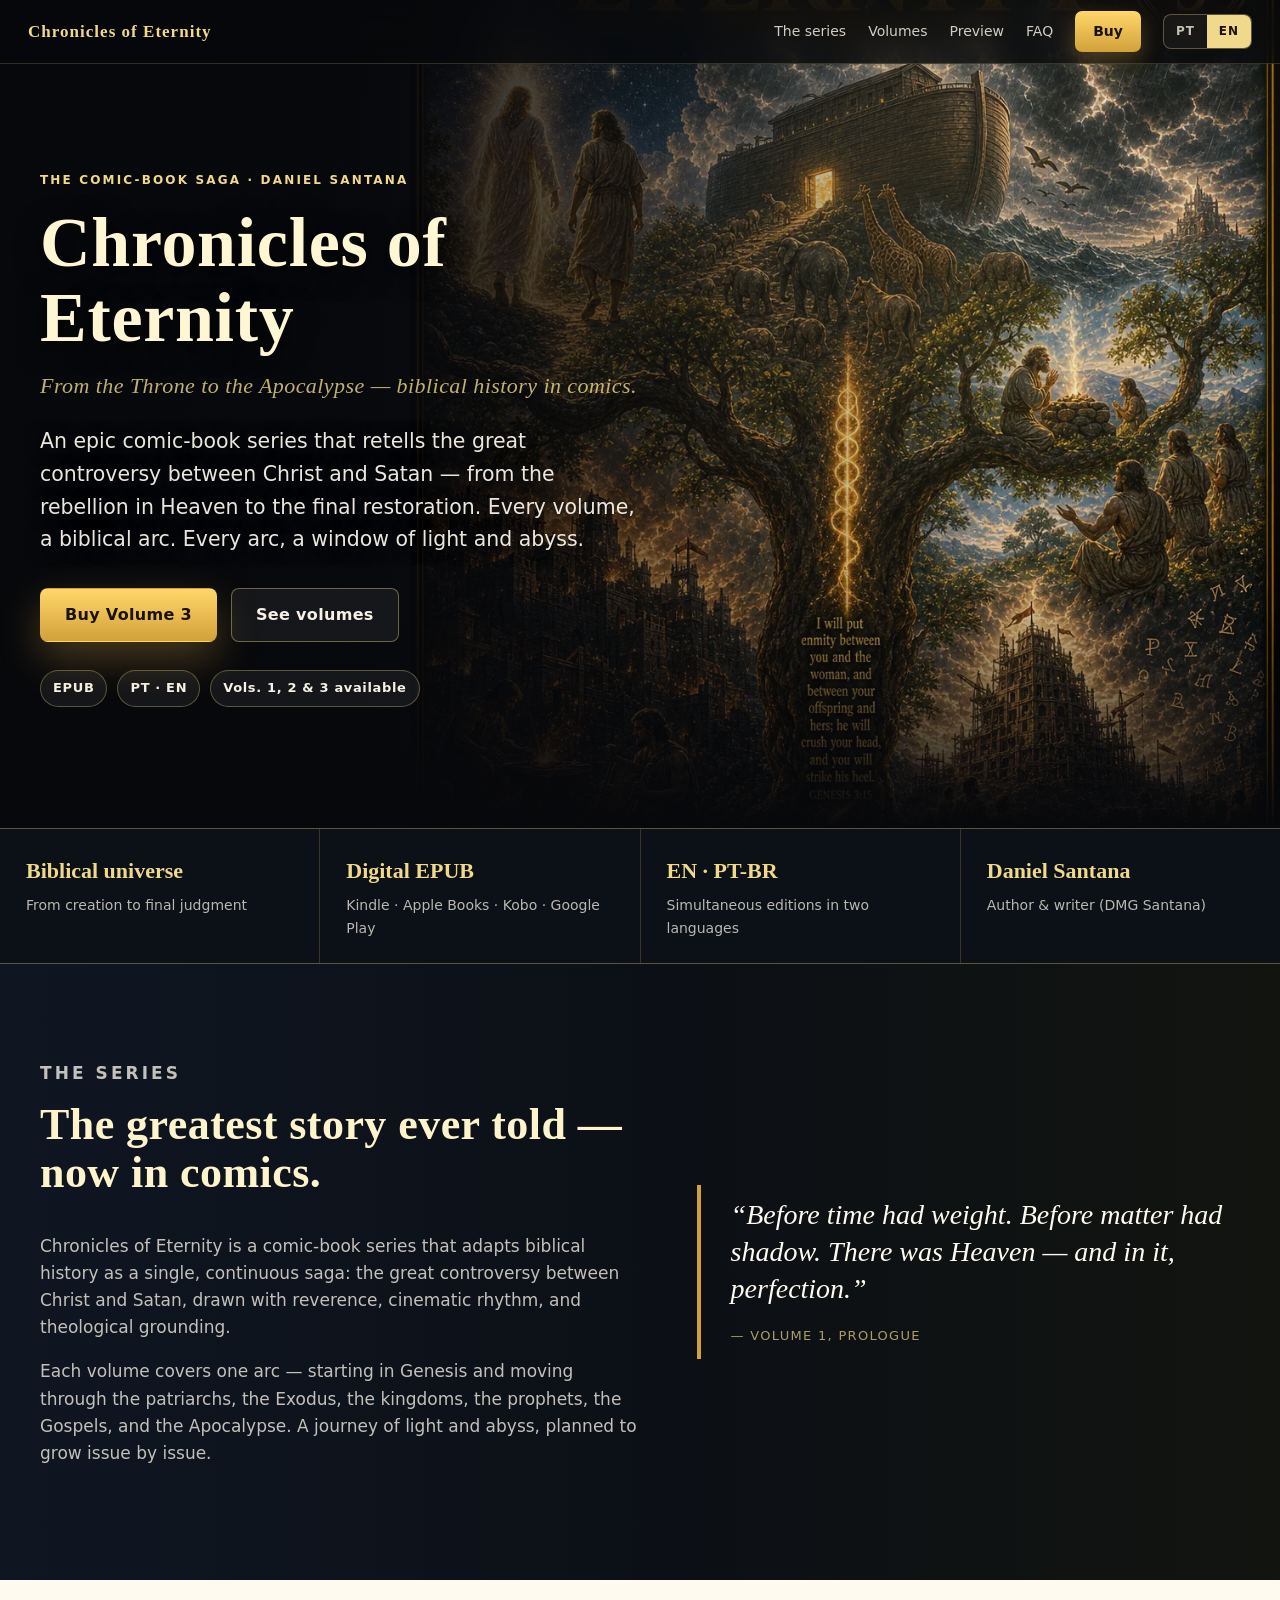
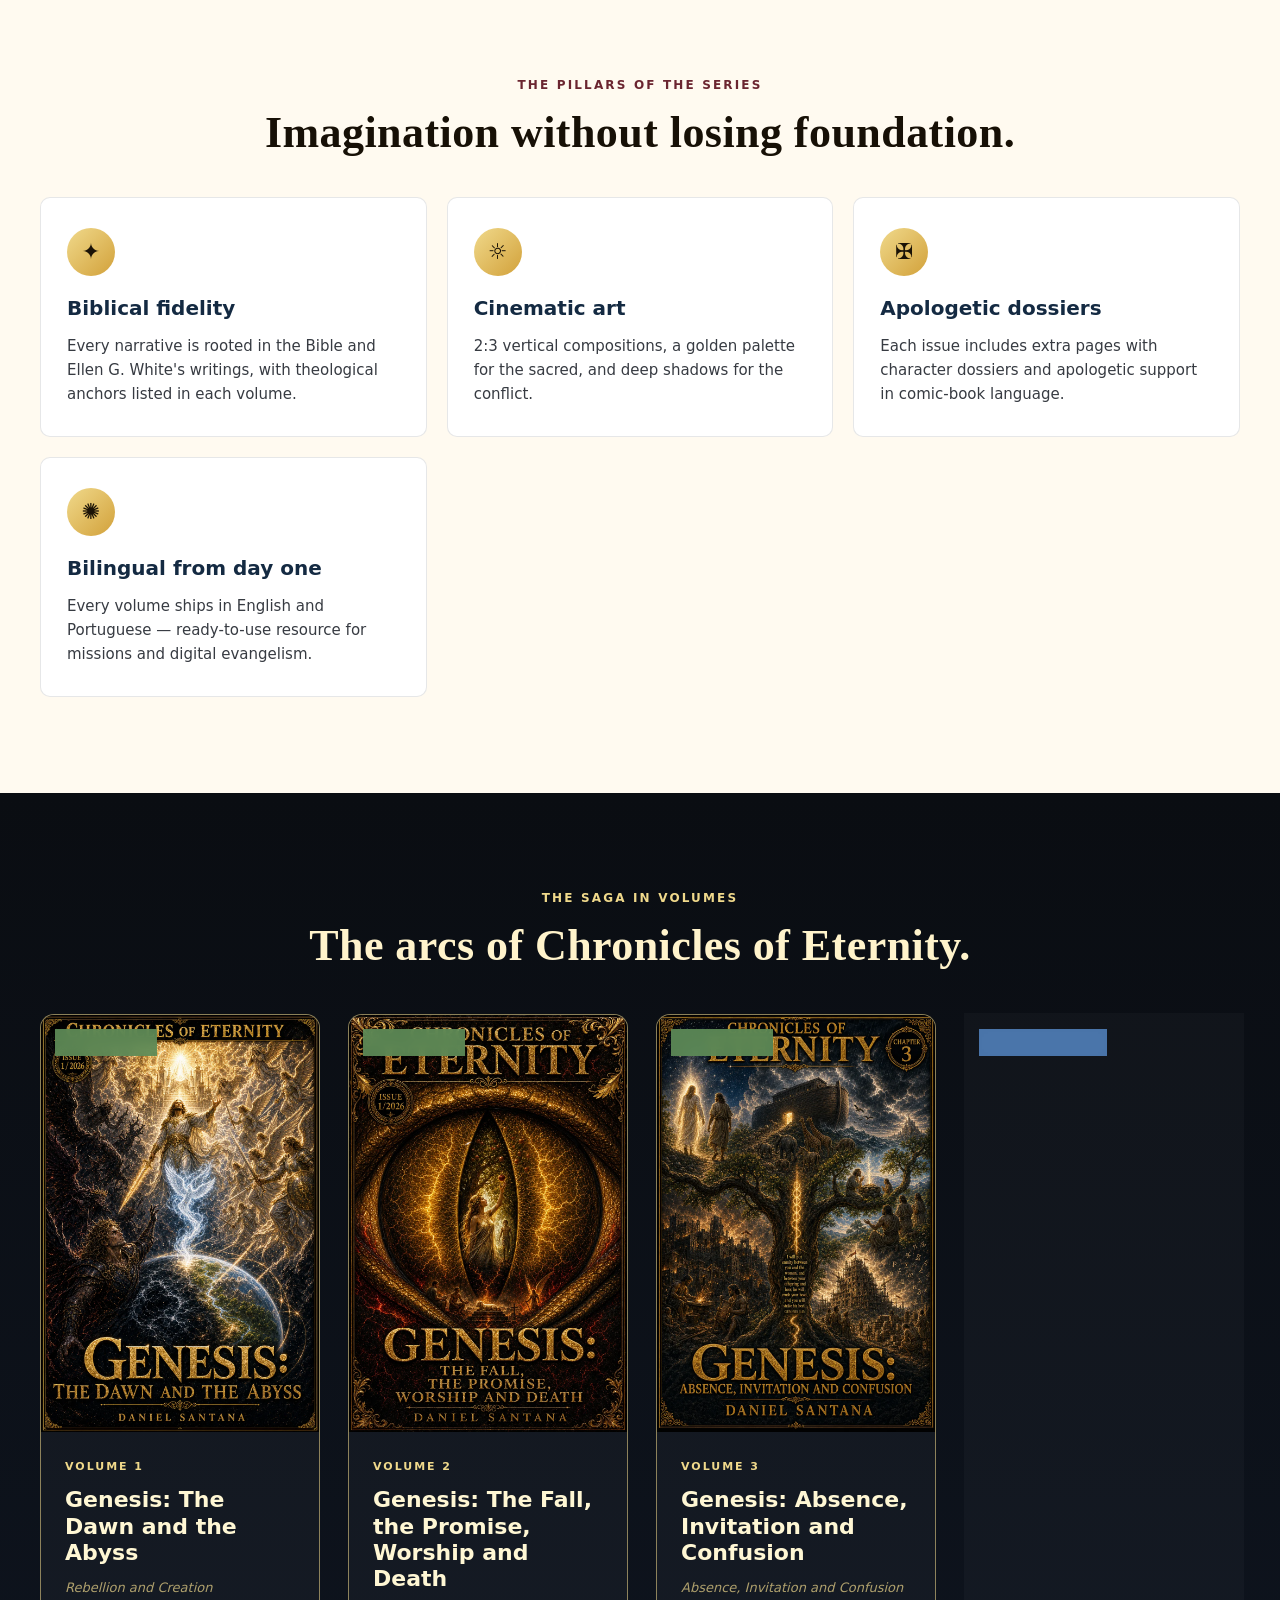
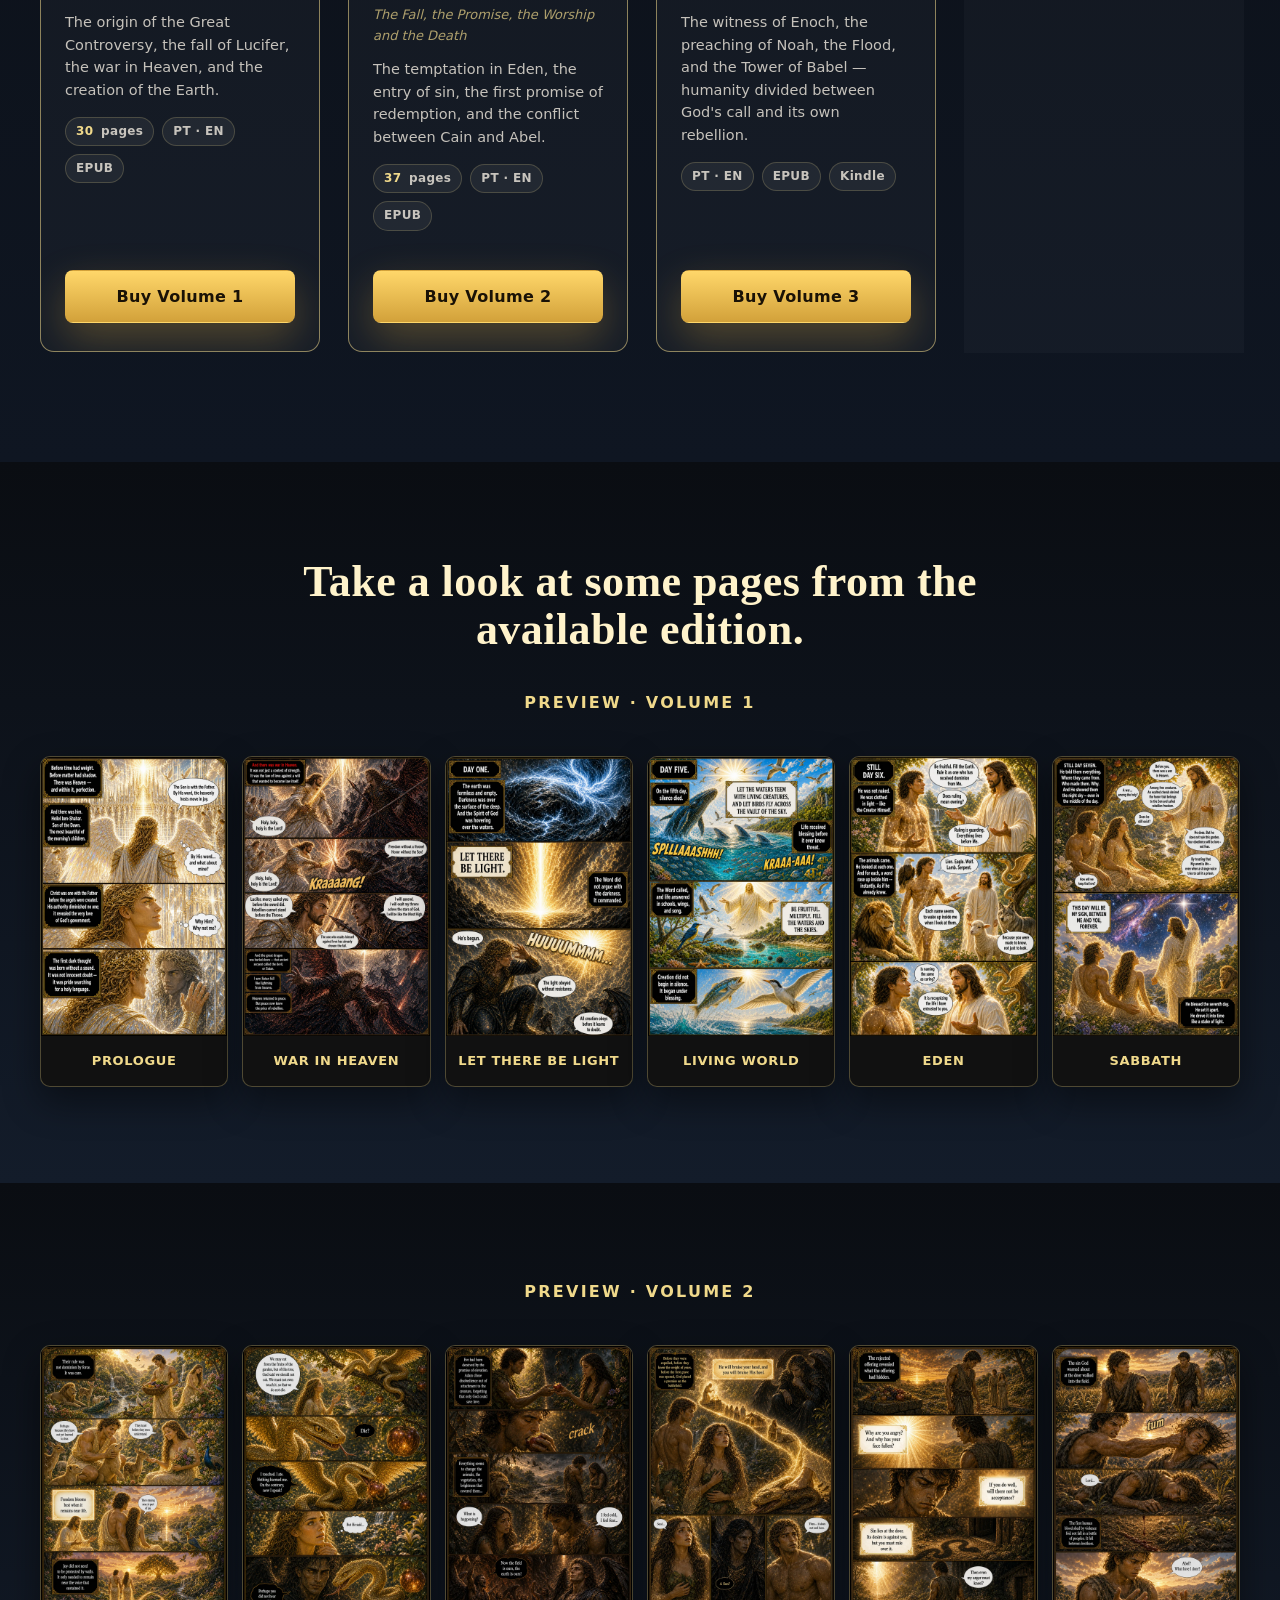
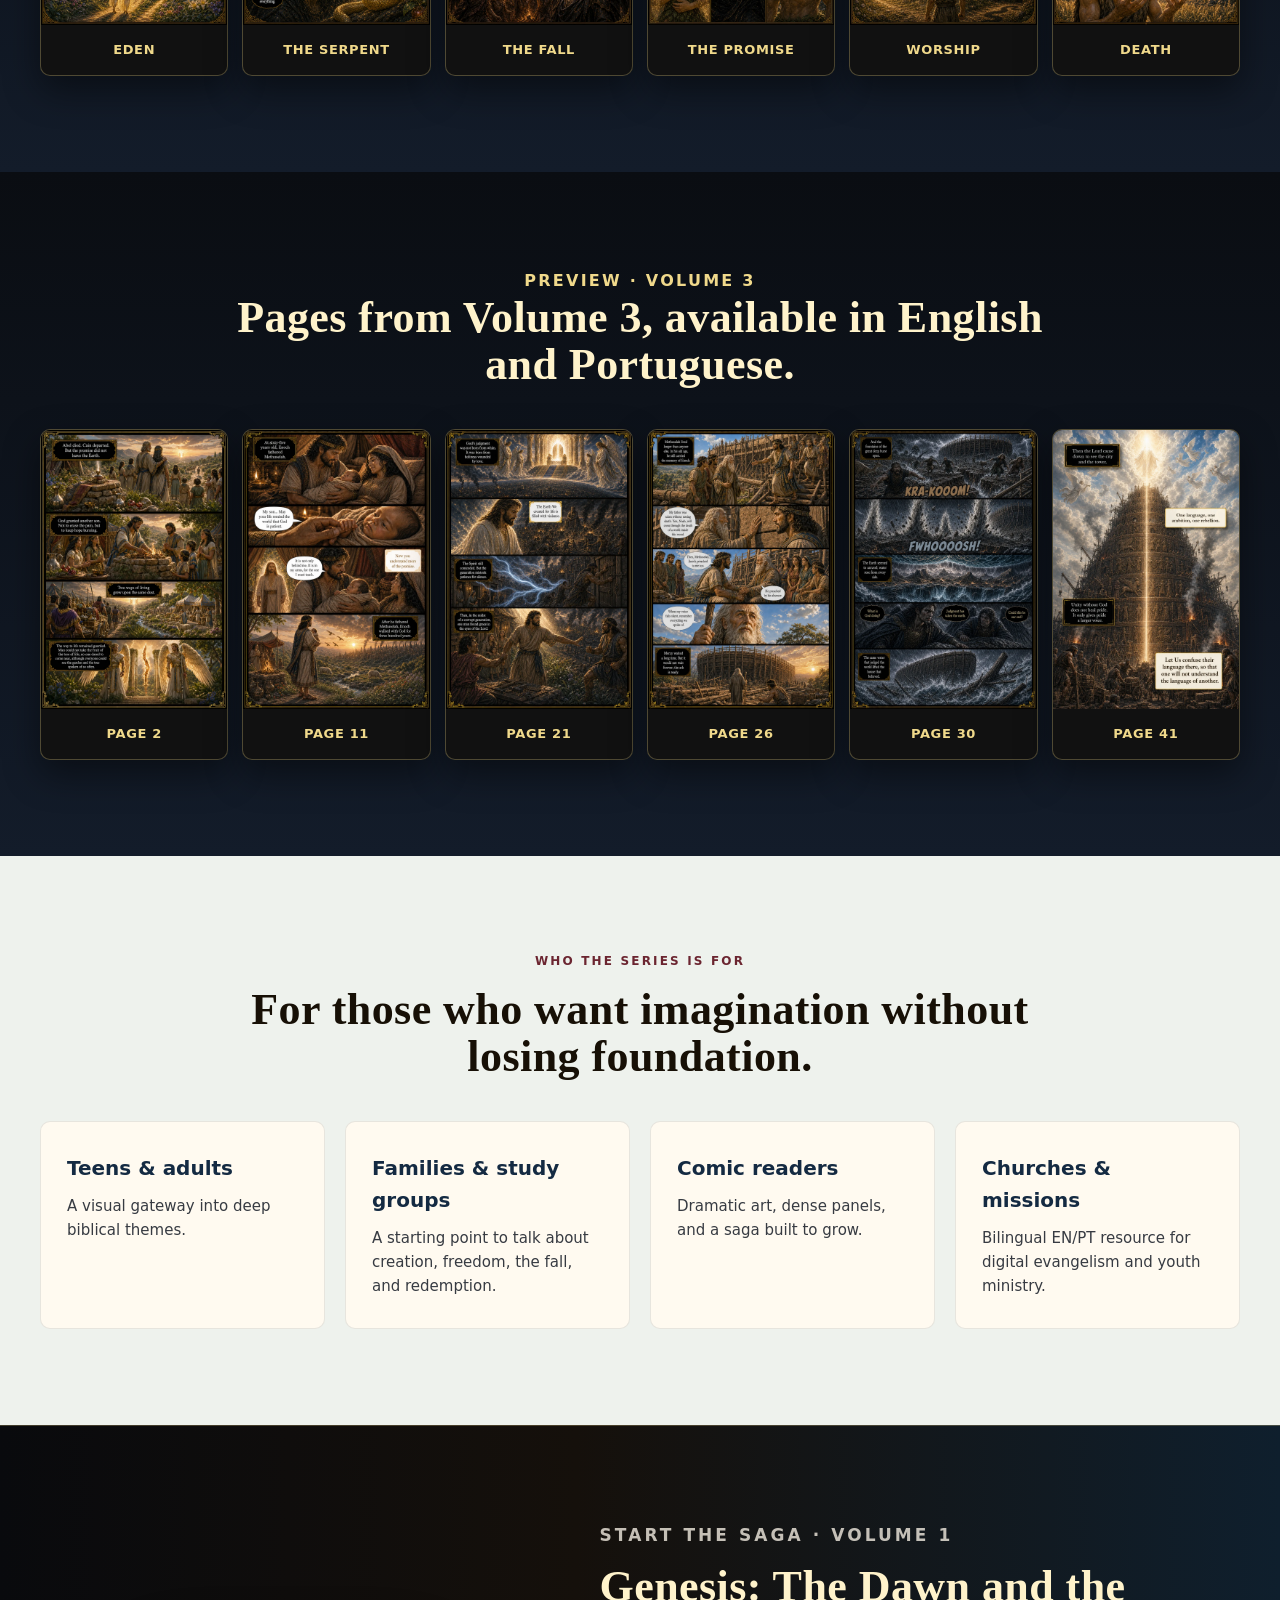
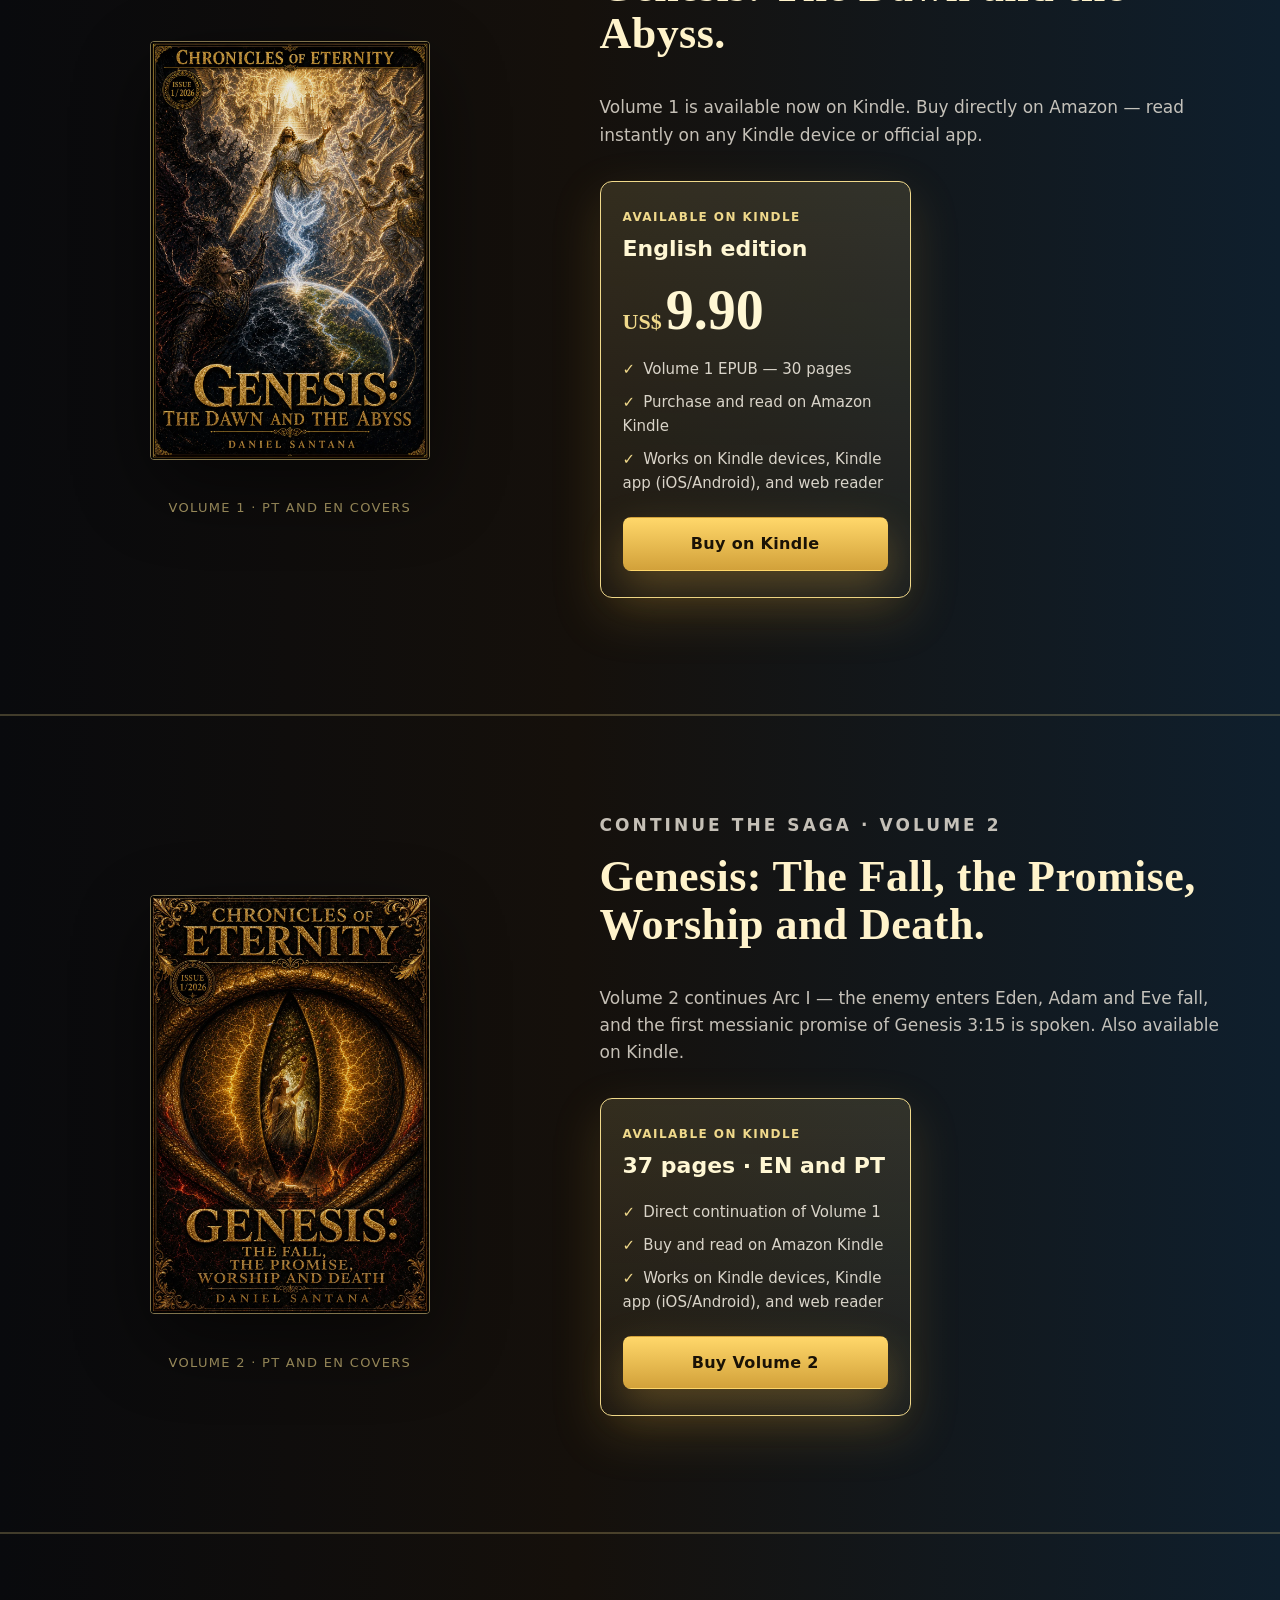
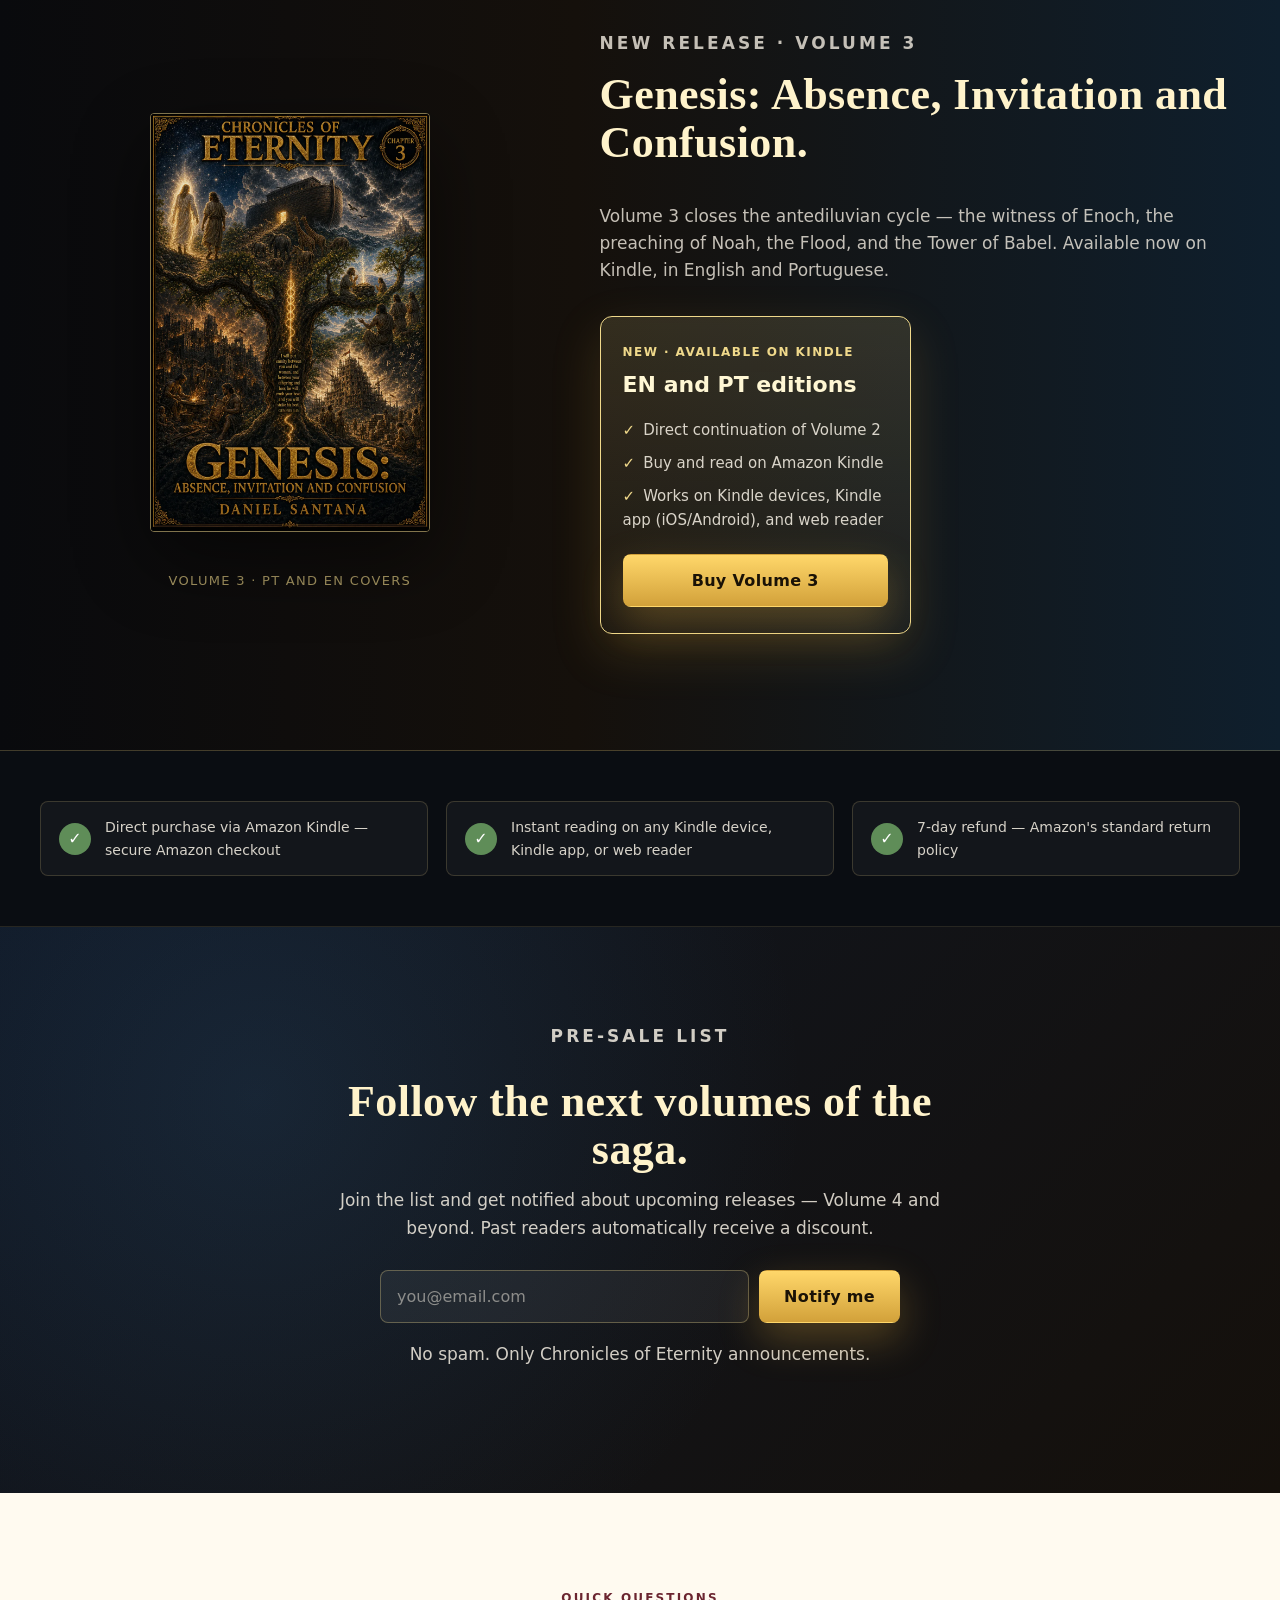
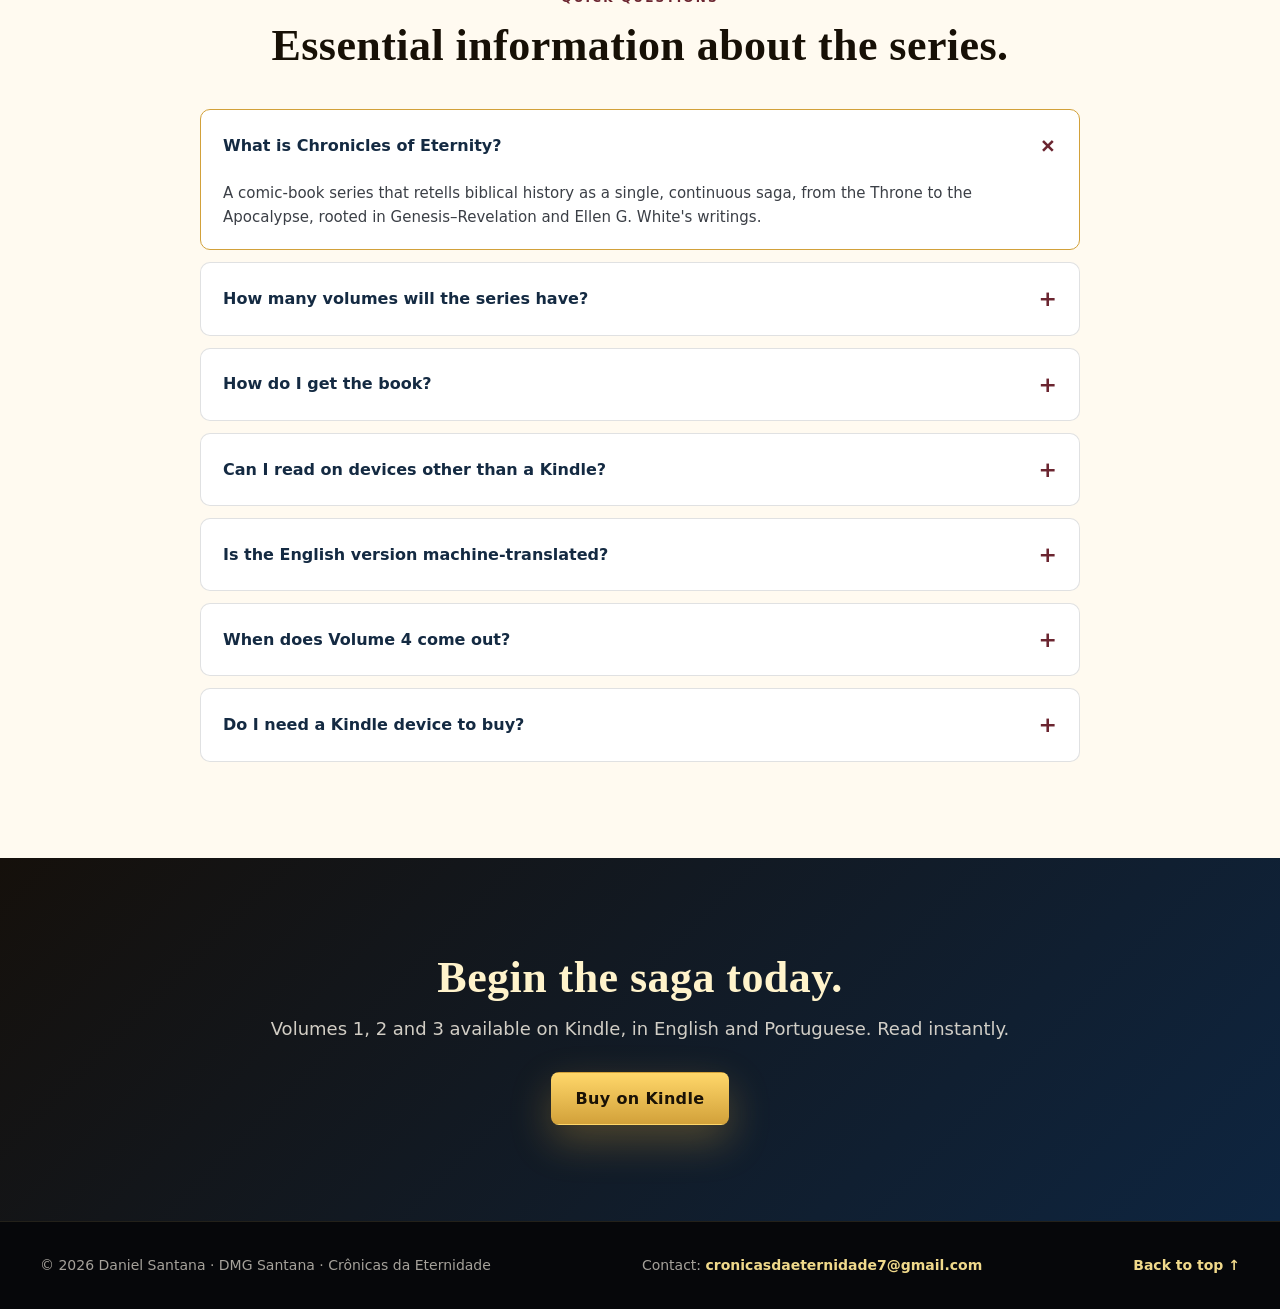
==== commit 87f8a94c: "Adiciona capas de Exodo e previa do volume 3" ====
--- a/index.html
+++ b/index.html
@@ -14,7 +14,7 @@
     <meta name="twitter:card" content="summary_large_image">
     <link rel="icon" type="image/png" sizes="32x32" href="assets/favicon-32.png">
     <link rel="apple-touch-icon" sizes="180x180" href="assets/apple-touch-icon.png">
-    <link rel="stylesheet" href="styles.css">
+    <link rel="stylesheet" href="styles.css?v=20260731-vol3">
 
     <!-- ==========================================================
          ANALYTICS — descomentar cada bloco e substituir os IDs.
@@ -347,6 +347,56 @@
             </div>
           </article>
 
+          <!-- Vol 7 -->
+          <article class="volume volume-soon">
+            <div class="volume-cover">
+              <img src="assets/vol7-capa.png" alt="Volume 7 cover"
+                   data-src-pt="assets/vol7-capa.png"
+                   data-src-en="assets/vol7-capa-en.png" loading="lazy">
+              <span class="volume-status status-soon" data-i18n="volumes.status_new_arc">Novo arco</span>
+            </div>
+            <div class="volume-body">
+              <p class="volume-num" data-i18n="volumes.v7_num">Volume 7</p>
+              <h3 data-i18n="volumes.v7_title">Êxodo: O Deus que Ouve o Clamor</h3>
+              <p class="volume-arc" data-i18n="volumes.v7_arc">O Deus que ouve o clamor</p>
+              <p class="volume-desc" data-i18n="volumes.v7_desc">
+                O arco Êxodo começa com o clamor do povo oprimido, o nascimento
+                de Moisés e o Deus que prepara a libertação.
+              </p>
+              <ul class="volume-meta">
+                <li>PT · EN</li>
+                <li>EPUB</li>
+                <li><span data-i18n="volumes.v7_eta">Arco Êxodo</span></li>
+              </ul>
+              <a class="button button-secondary" href="#prelista" data-i18n="volumes.v7_cta">Acompanhar Êxodo</a>
+            </div>
+          </article>
+
+          <!-- Vol 8 -->
+          <article class="volume volume-soon">
+            <div class="volume-cover">
+              <img src="assets/vol8-capa.png" alt="Volume 8 cover"
+                   data-src-pt="assets/vol8-capa.png"
+                   data-src-en="assets/vol8-capa-en.png" loading="lazy">
+              <span class="volume-status status-soon" data-i18n="volumes.status_new_arc">Novo arco</span>
+            </div>
+            <div class="volume-body">
+              <p class="volume-num" data-i18n="volumes.v8_num">Volume 8</p>
+              <h3 data-i18n="volumes.v8_title">Êxodo: Os Deuses do Nilo Cairão</h3>
+              <p class="volume-arc" data-i18n="volumes.v8_arc">Os deuses do Nilo cairão</p>
+              <p class="volume-desc" data-i18n="volumes.v8_desc">
+                O confronto entre o Deus vivo e os poderes do Egito avança,
+                enquanto os juízos abrem caminho para a libertação.
+              </p>
+              <ul class="volume-meta">
+                <li>PT · EN</li>
+                <li>EPUB</li>
+                <li><span data-i18n="volumes.v8_eta">Arco Êxodo</span></li>
+              </ul>
+              <a class="button button-secondary" href="#prelista" data-i18n="volumes.v8_cta">Acompanhar Êxodo</a>
+            </div>
+          </article>
+
           <!-- More to come -->
           <article class="volume volume-future">
             <div class="volume-cover volume-cover-art">
@@ -470,6 +520,58 @@
             <img src="assets/vol2-page-036-pt.webp" alt="Volume 2 — the first death."
                  data-src-pt="assets/vol2-page-036-pt.webp" data-src-en="assets/vol2-page-036-en.webp" loading="lazy">
             <span data-i18n="preview.v2_p6">Morte</span>
+          </button>
+        </div>
+      </section>
+
+      <!-- PRÉVIA · VOLUME 3 ============================================== -->
+      <section class="preview" id="previa-vol3" aria-labelledby="preview-v3-eyebrow">
+        <div class="section-heading">
+          <p class="eyebrow" id="preview-v3-eyebrow" data-i18n="preview.v3_eyebrow">Prévia · Volume 3</p>
+          <h2 data-i18n="preview.v3_title">Páginas do Volume 3, disponível em português e inglês.</h2>
+        </div>
+        <div class="preview-grid" data-gallery>
+          <button class="preview-item" type="button"
+                  data-full-pt="assets/vol3-page-002-pt.webp" data-full-en="assets/vol3-page-002-en.webp"
+                  aria-label="Volume 3 — page 2">
+            <img src="assets/vol3-page-002-pt.webp" alt="Volume 3 — page 2."
+                 data-src-pt="assets/vol3-page-002-pt.webp" data-src-en="assets/vol3-page-002-en.webp" loading="lazy">
+            <span data-i18n="preview.v3_p1">Página 2</span>
+          </button>
+          <button class="preview-item" type="button"
+                  data-full-pt="assets/vol3-page-011-pt.webp" data-full-en="assets/vol3-page-011-en.webp"
+                  aria-label="Volume 3 — page 11">
+            <img src="assets/vol3-page-011-pt.webp" alt="Volume 3 — page 11."
+                 data-src-pt="assets/vol3-page-011-pt.webp" data-src-en="assets/vol3-page-011-en.webp" loading="lazy">
+            <span data-i18n="preview.v3_p2">Página 11</span>
+          </button>
+          <button class="preview-item" type="button"
+                  data-full-pt="assets/vol3-page-021-pt.webp" data-full-en="assets/vol3-page-021-en.webp"
+                  aria-label="Volume 3 — page 21">
+            <img src="assets/vol3-page-021-pt.webp" alt="Volume 3 — page 21."
+                 data-src-pt="assets/vol3-page-021-pt.webp" data-src-en="assets/vol3-page-021-en.webp" loading="lazy">
+            <span data-i18n="preview.v3_p3">Página 21</span>
+          </button>
+          <button class="preview-item" type="button"
+                  data-full-pt="assets/vol3-page-026-pt.webp" data-full-en="assets/vol3-page-026-en.webp"
+                  aria-label="Volume 3 — page 26">
+            <img src="assets/vol3-page-026-pt.webp" alt="Volume 3 — page 26."
+                 data-src-pt="assets/vol3-page-026-pt.webp" data-src-en="assets/vol3-page-026-en.webp" loading="lazy">
+            <span data-i18n="preview.v3_p4">Página 26</span>
+          </button>
+          <button class="preview-item" type="button"
+                  data-full-pt="assets/vol3-page-030-pt.webp" data-full-en="assets/vol3-page-030-en.webp"
+                  aria-label="Volume 3 — page 30">
+            <img src="assets/vol3-page-030-pt.webp" alt="Volume 3 — page 30."
+                 data-src-pt="assets/vol3-page-030-pt.webp" data-src-en="assets/vol3-page-030-en.webp" loading="lazy">
+            <span data-i18n="preview.v3_p5">Página 30</span>
+          </button>
+          <button class="preview-item" type="button"
+                  data-full-pt="assets/vol3-page-041-pt.webp" data-full-en="assets/vol3-page-041-en.webp"
+                  aria-label="Volume 3 — page 41">
+            <img src="assets/vol3-page-041-pt.webp" alt="Volume 3 — page 41."
+                 data-src-pt="assets/vol3-page-041-pt.webp" data-src-en="assets/vol3-page-041-en.webp" loading="lazy">
+            <span data-i18n="preview.v3_p6">Página 41</span>
           </button>
         </div>
       </section>
@@ -709,6 +811,6 @@
       <img src="" alt="" data-lightbox-image loading="lazy">
     </div>
 
-    <script src="script.js"></script>
+    <script src="script.js?v=20260731-vol3"></script>
   </body>
 </html>
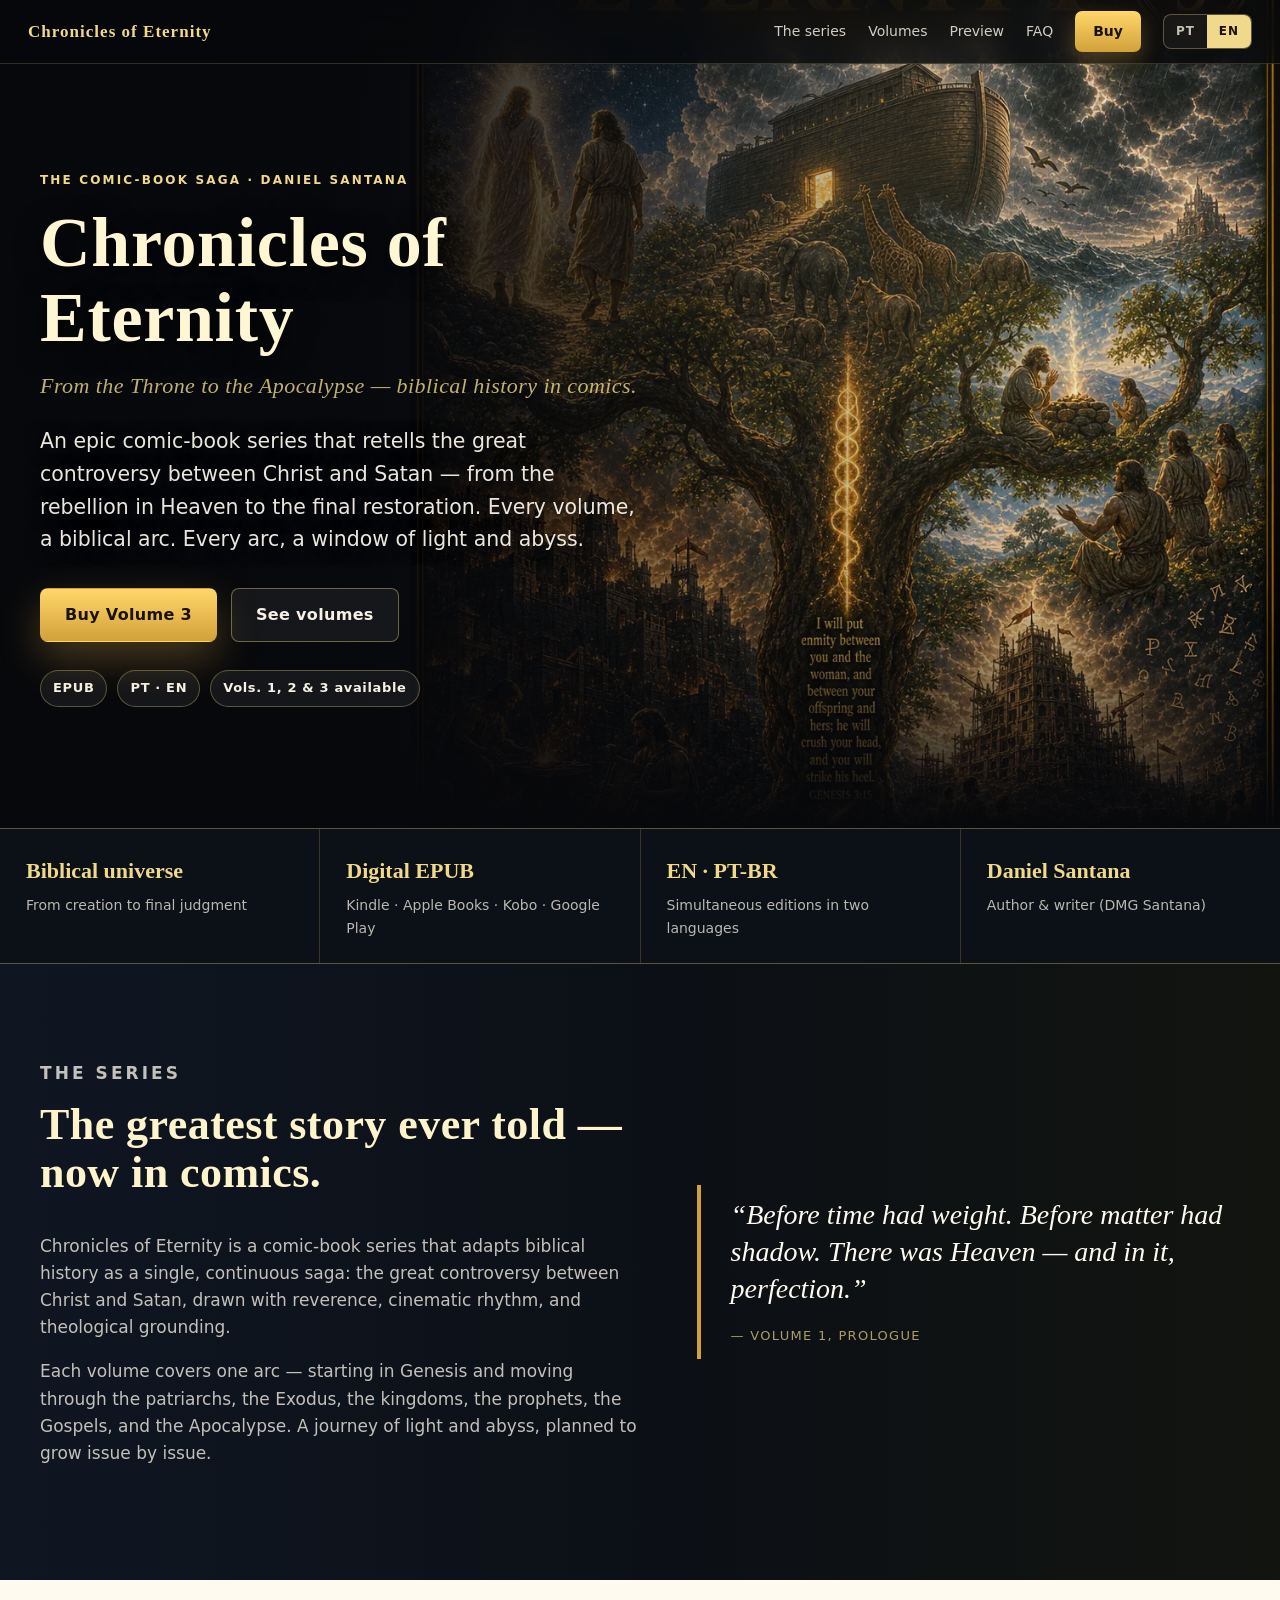
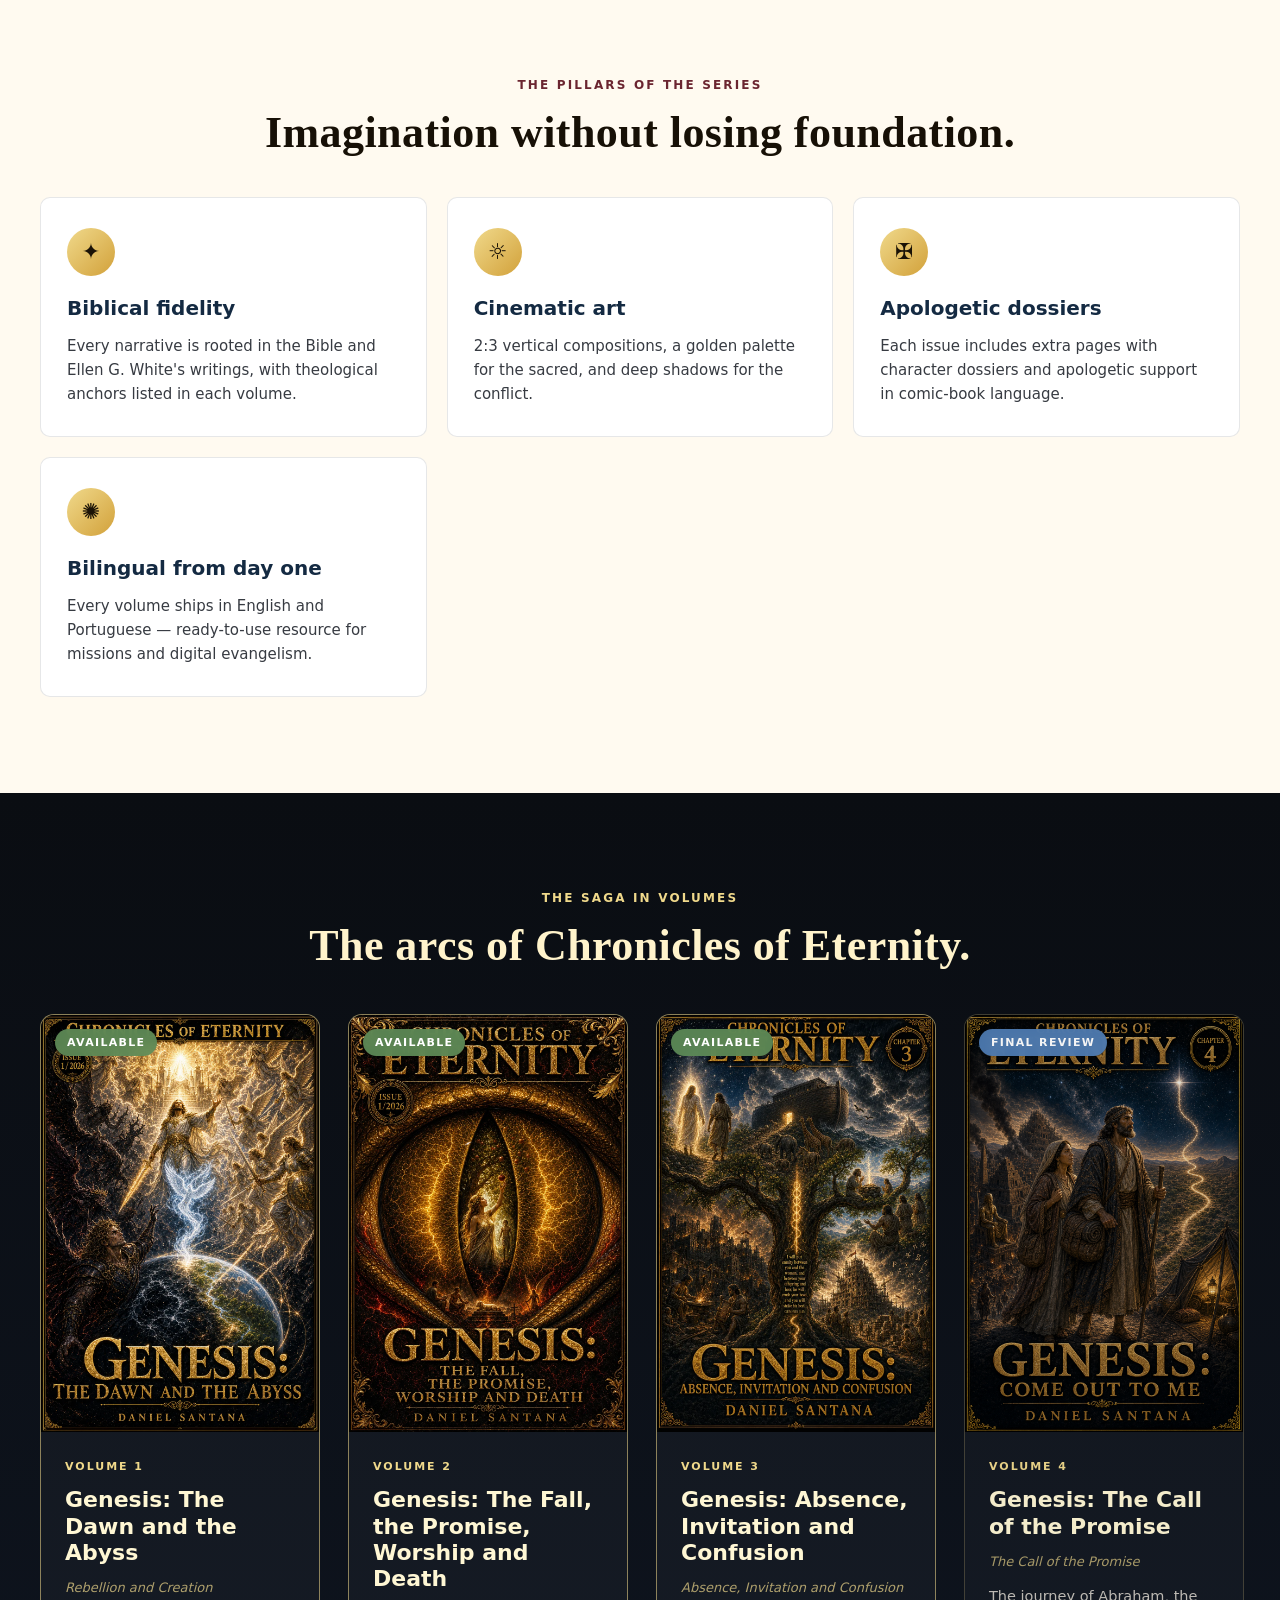
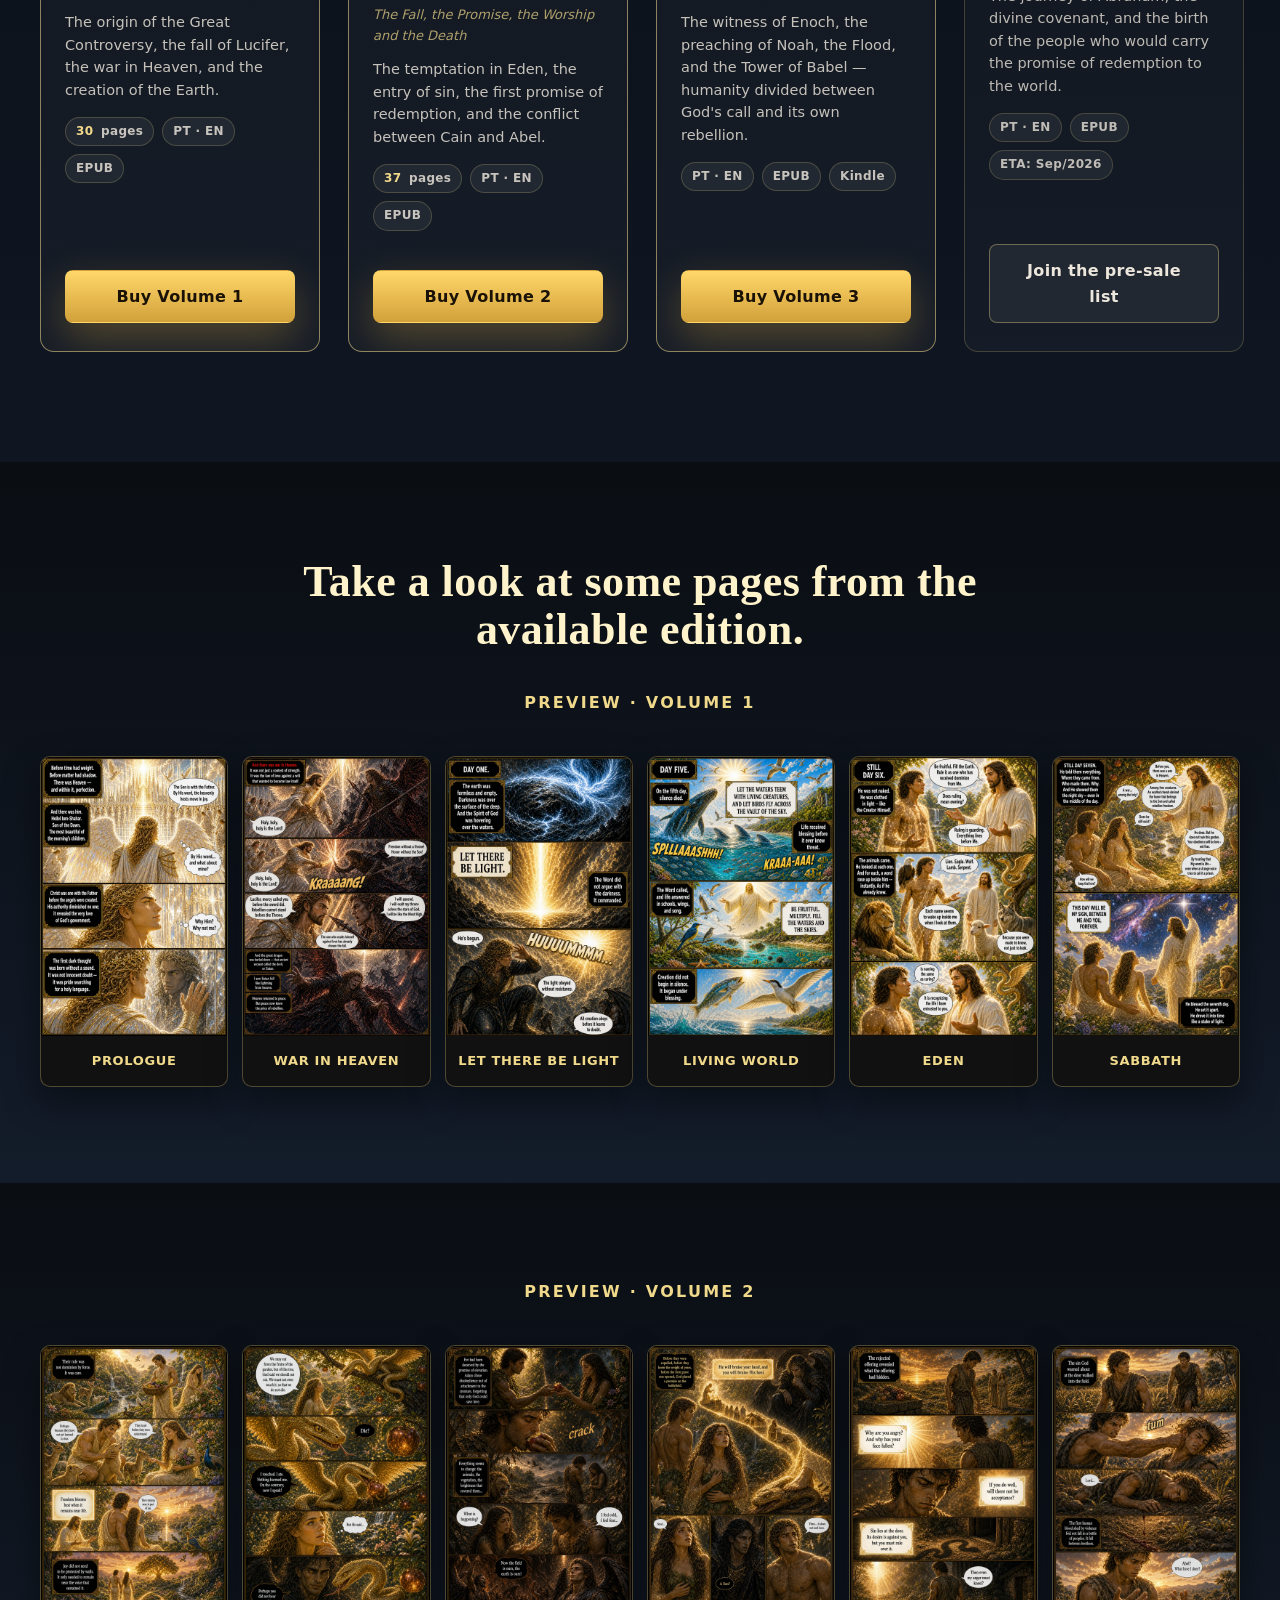
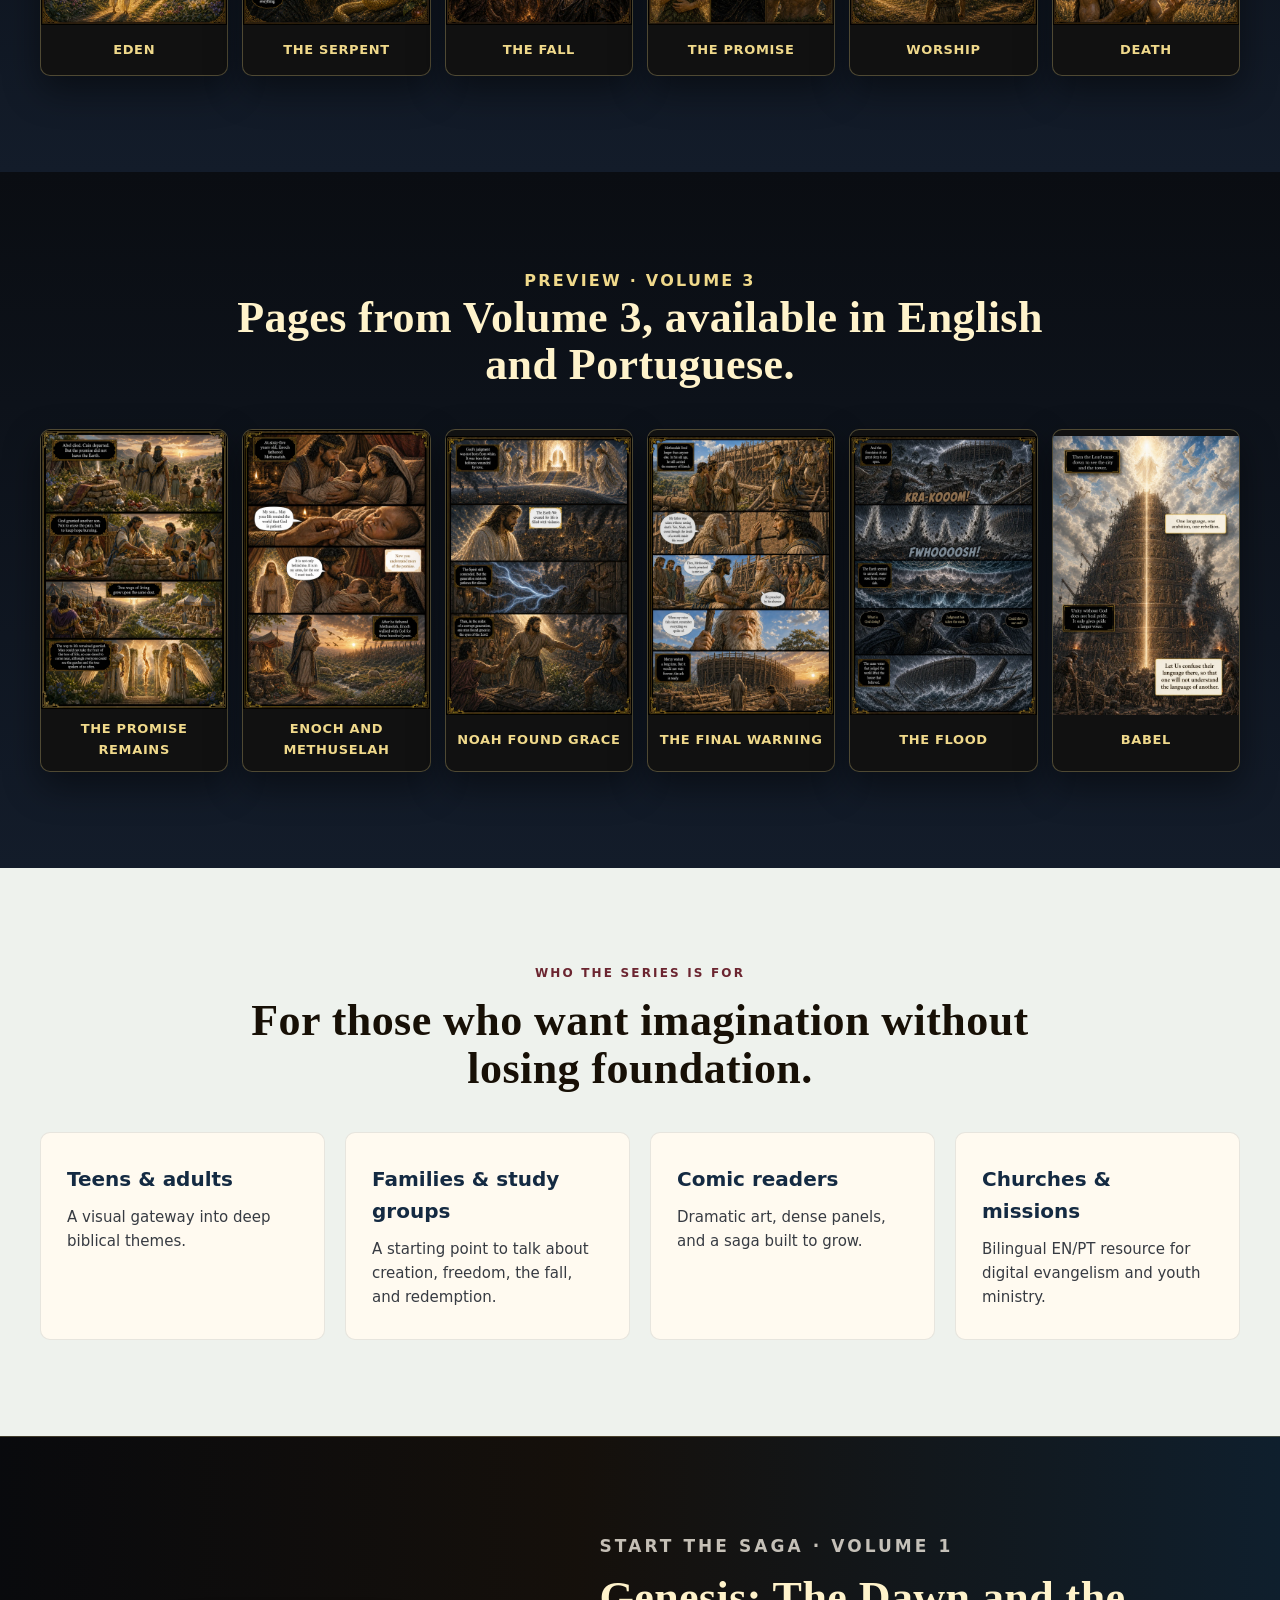
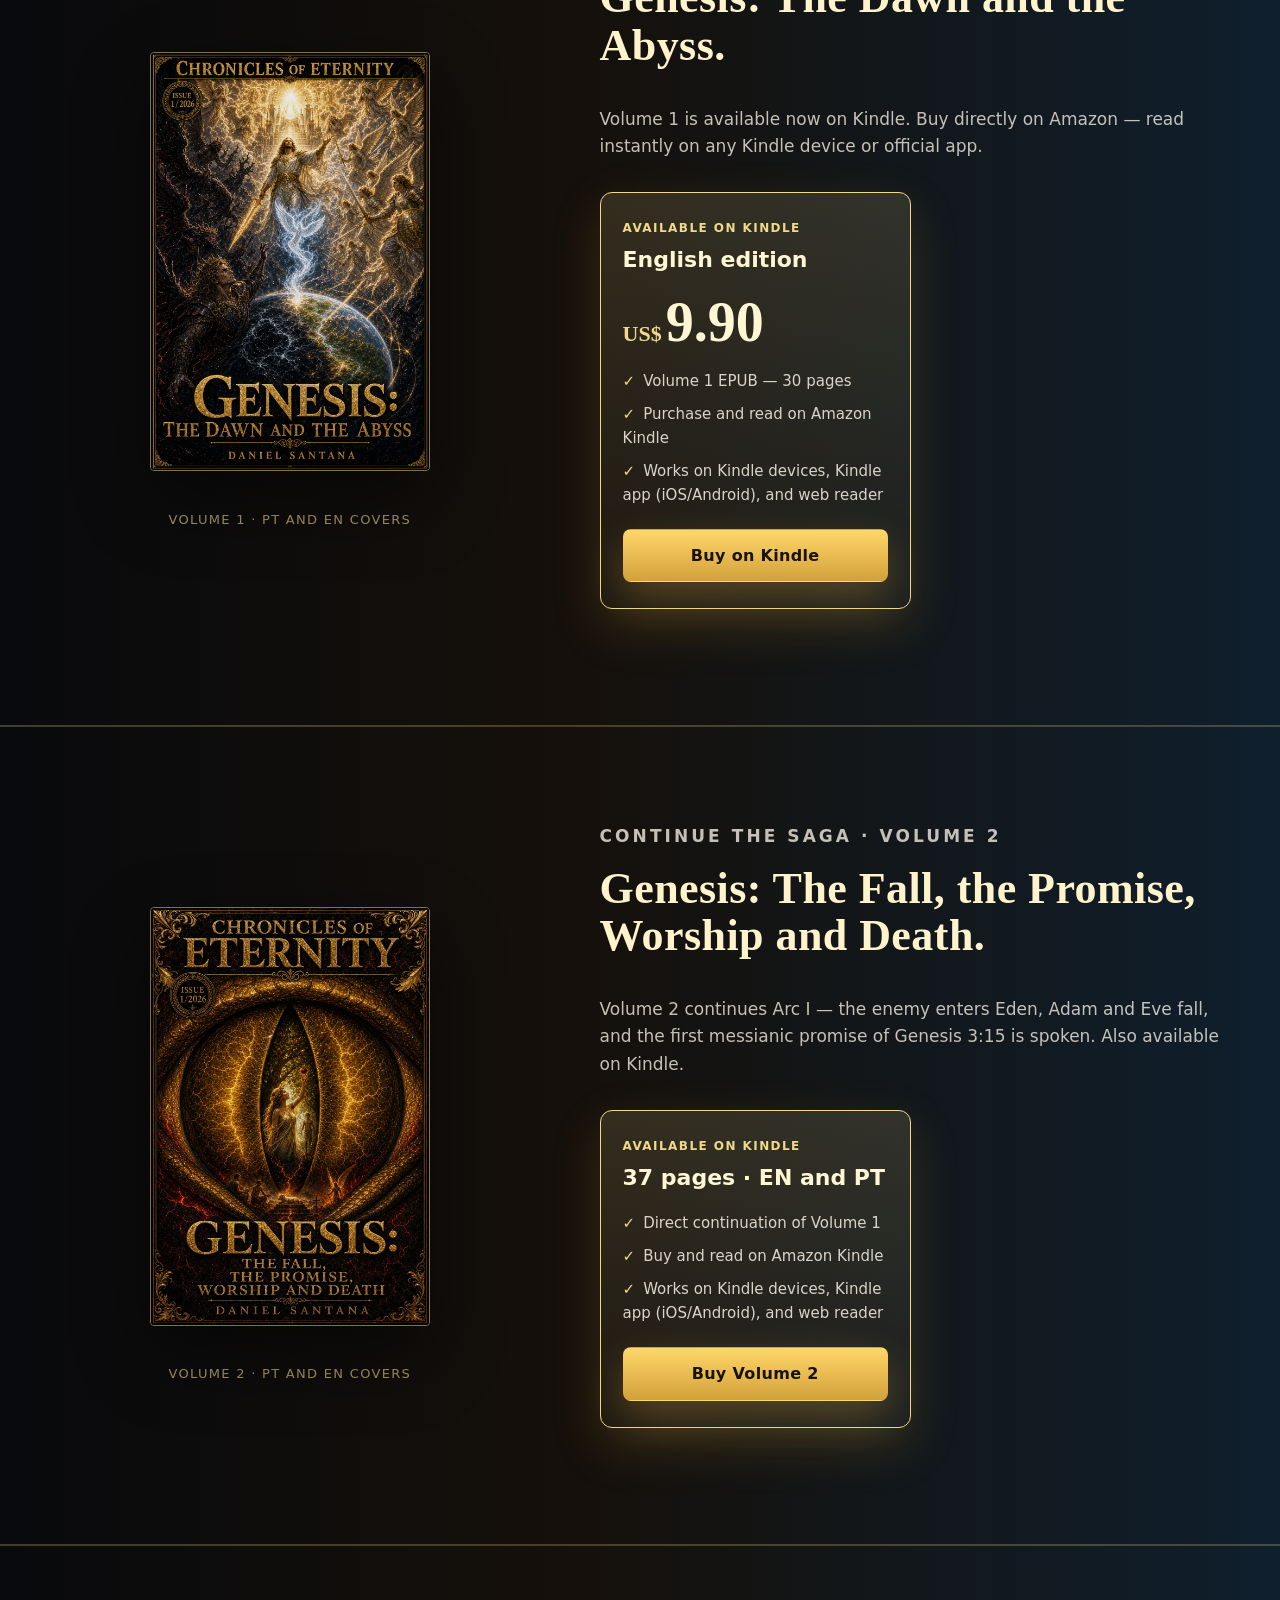
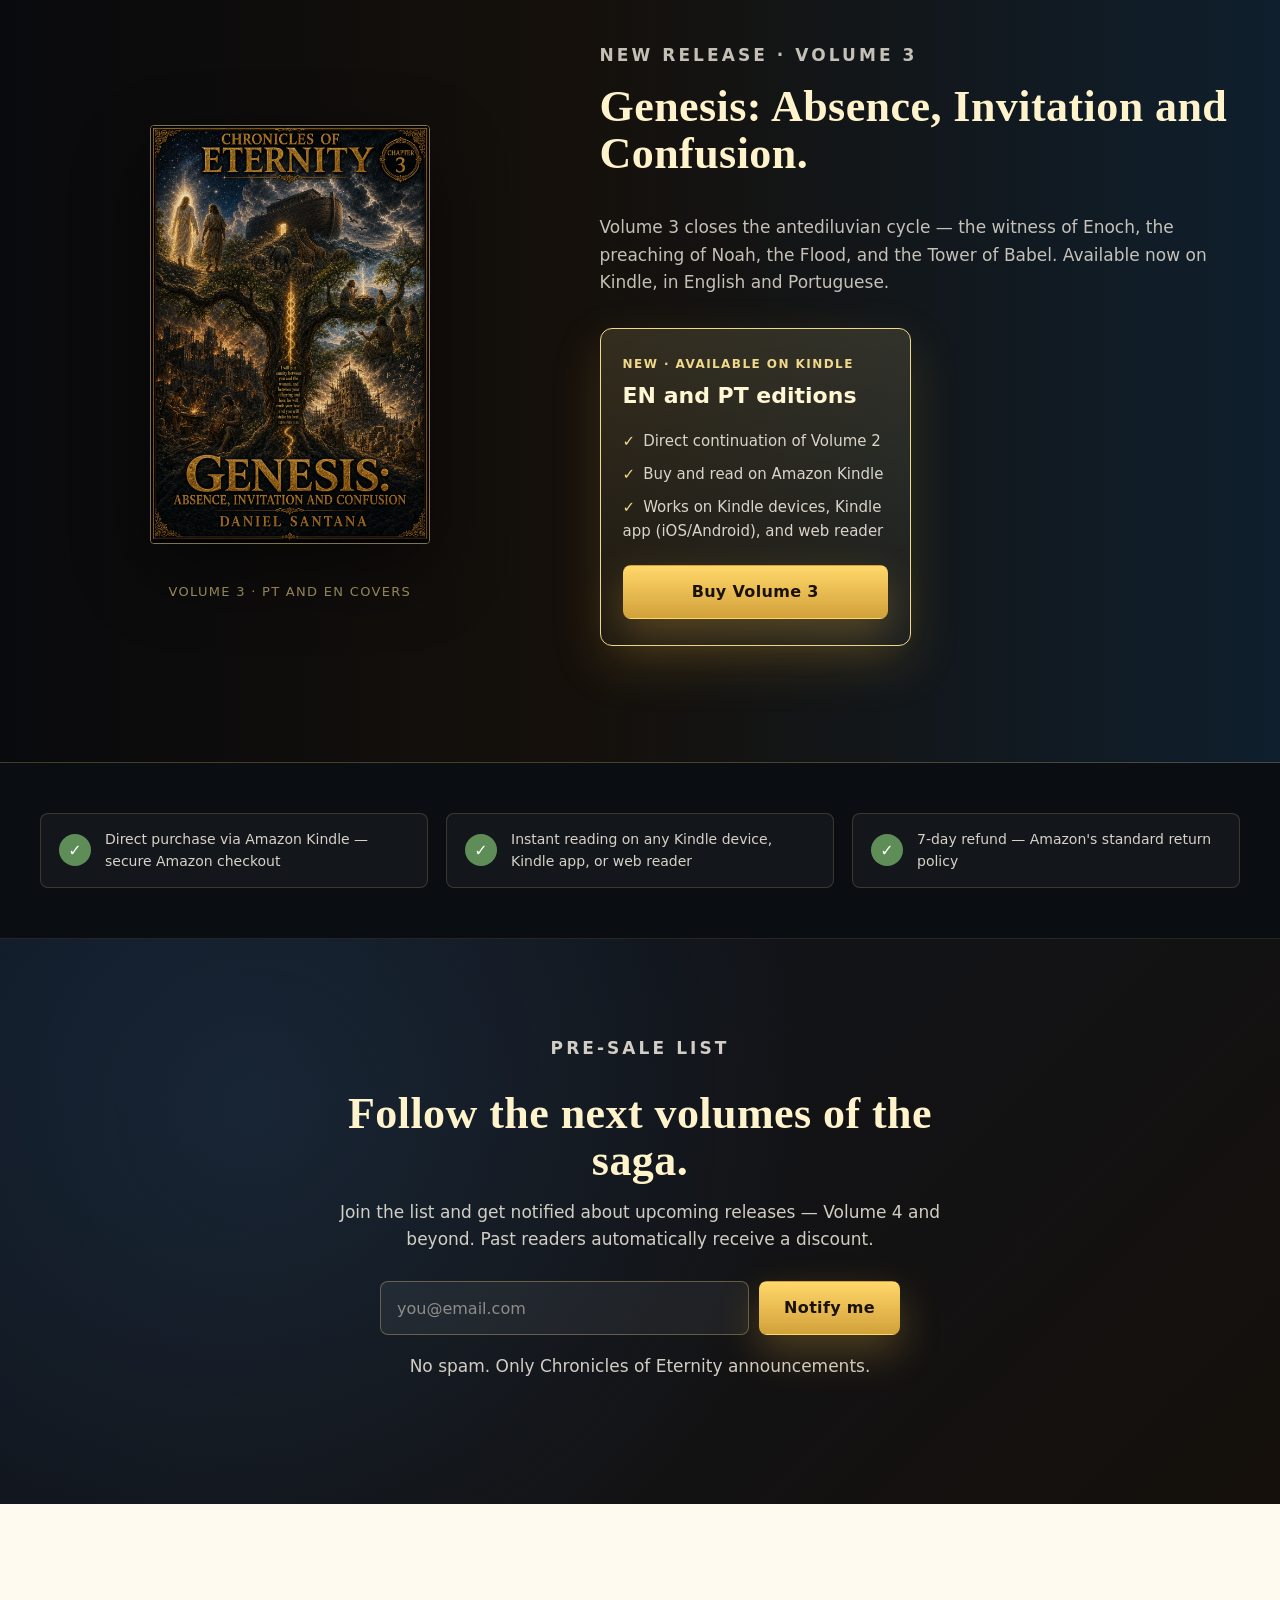
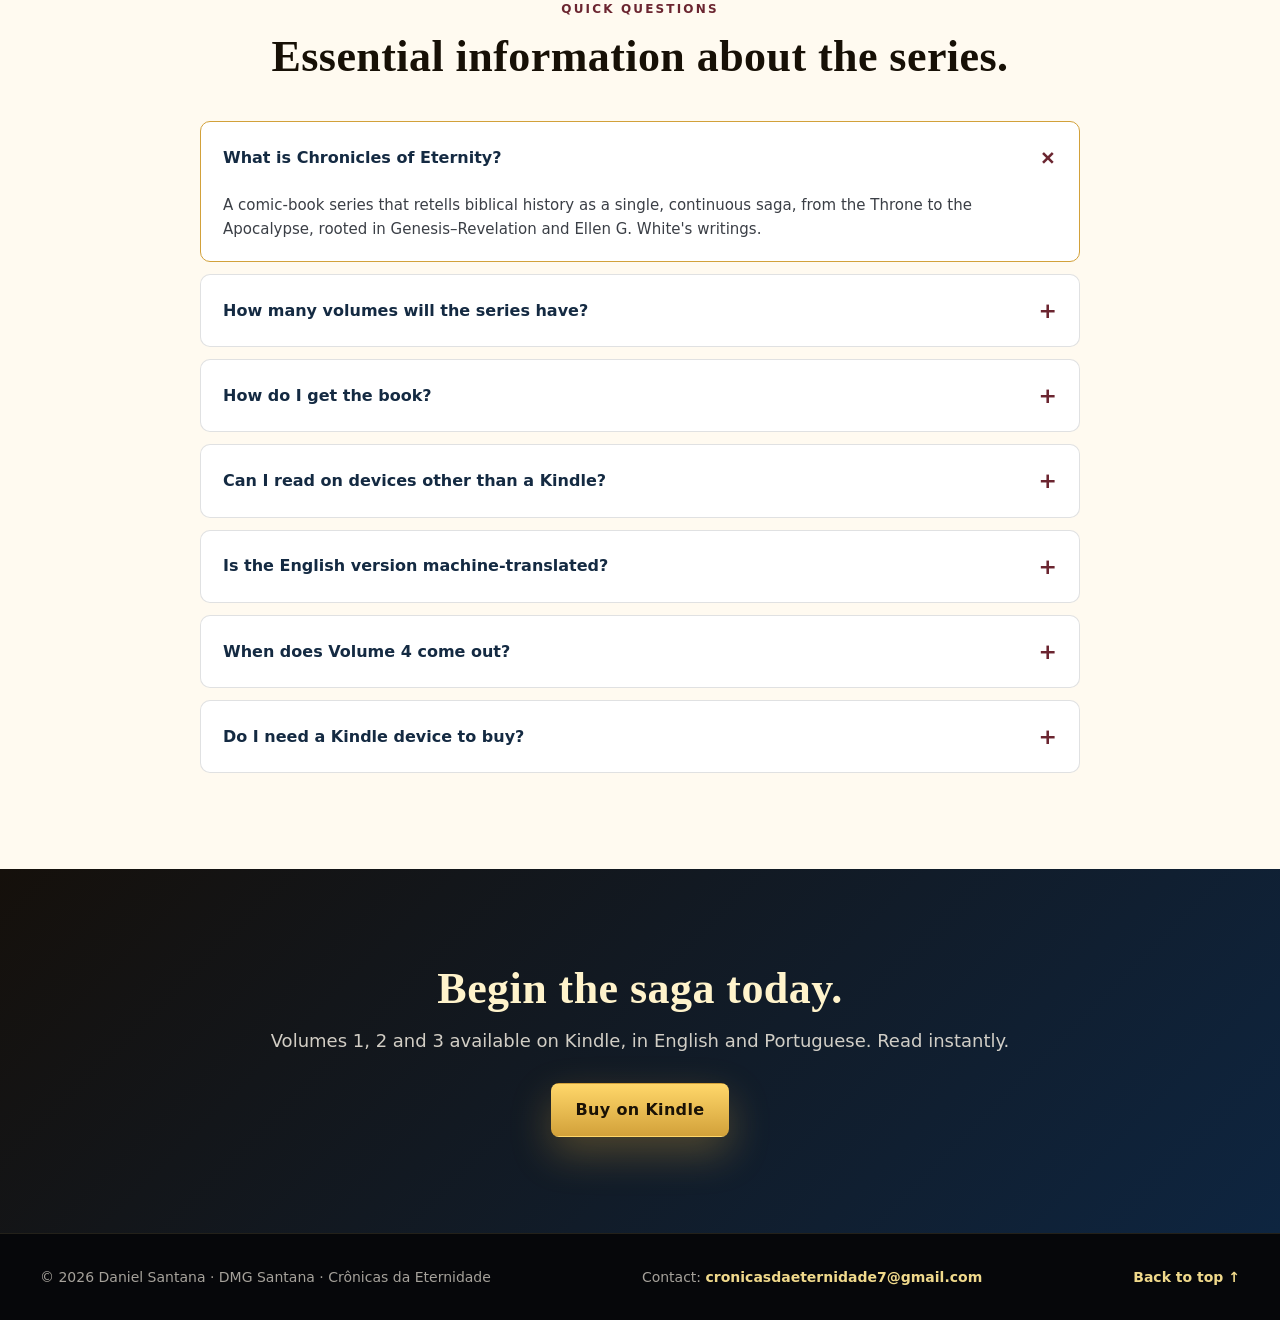
==== commit 006541be: "Atualiza titulos da previa do volume 3" ====
--- a/index.html
+++ b/index.html
@@ -536,42 +536,42 @@
                   aria-label="Volume 3 — page 2">
             <img src="assets/vol3-page-002-pt.webp" alt="Volume 3 — page 2."
                  data-src-pt="assets/vol3-page-002-pt.webp" data-src-en="assets/vol3-page-002-en.webp" loading="lazy">
-            <span data-i18n="preview.v3_p1">Página 2</span>
+            <span data-i18n="preview.v3_p1">A promessa permanece</span>
           </button>
           <button class="preview-item" type="button"
                   data-full-pt="assets/vol3-page-011-pt.webp" data-full-en="assets/vol3-page-011-en.webp"
                   aria-label="Volume 3 — page 11">
             <img src="assets/vol3-page-011-pt.webp" alt="Volume 3 — page 11."
                  data-src-pt="assets/vol3-page-011-pt.webp" data-src-en="assets/vol3-page-011-en.webp" loading="lazy">
-            <span data-i18n="preview.v3_p2">Página 11</span>
+            <span data-i18n="preview.v3_p2">Enoque e Matusalém</span>
           </button>
           <button class="preview-item" type="button"
                   data-full-pt="assets/vol3-page-021-pt.webp" data-full-en="assets/vol3-page-021-en.webp"
                   aria-label="Volume 3 — page 21">
             <img src="assets/vol3-page-021-pt.webp" alt="Volume 3 — page 21."
                  data-src-pt="assets/vol3-page-021-pt.webp" data-src-en="assets/vol3-page-021-en.webp" loading="lazy">
-            <span data-i18n="preview.v3_p3">Página 21</span>
+            <span data-i18n="preview.v3_p3">Noé achou graça</span>
           </button>
           <button class="preview-item" type="button"
                   data-full-pt="assets/vol3-page-026-pt.webp" data-full-en="assets/vol3-page-026-en.webp"
                   aria-label="Volume 3 — page 26">
             <img src="assets/vol3-page-026-pt.webp" alt="Volume 3 — page 26."
                  data-src-pt="assets/vol3-page-026-pt.webp" data-src-en="assets/vol3-page-026-en.webp" loading="lazy">
-            <span data-i18n="preview.v3_p4">Página 26</span>
+            <span data-i18n="preview.v3_p4">A última advertência</span>
           </button>
           <button class="preview-item" type="button"
                   data-full-pt="assets/vol3-page-030-pt.webp" data-full-en="assets/vol3-page-030-en.webp"
                   aria-label="Volume 3 — page 30">
             <img src="assets/vol3-page-030-pt.webp" alt="Volume 3 — page 30."
                  data-src-pt="assets/vol3-page-030-pt.webp" data-src-en="assets/vol3-page-030-en.webp" loading="lazy">
-            <span data-i18n="preview.v3_p5">Página 30</span>
+            <span data-i18n="preview.v3_p5">O Dilúvio</span>
           </button>
           <button class="preview-item" type="button"
                   data-full-pt="assets/vol3-page-041-pt.webp" data-full-en="assets/vol3-page-041-en.webp"
                   aria-label="Volume 3 — page 41">
             <img src="assets/vol3-page-041-pt.webp" alt="Volume 3 — page 41."
                  data-src-pt="assets/vol3-page-041-pt.webp" data-src-en="assets/vol3-page-041-en.webp" loading="lazy">
-            <span data-i18n="preview.v3_p6">Página 41</span>
+            <span data-i18n="preview.v3_p6">Babel</span>
           </button>
         </div>
       </section>
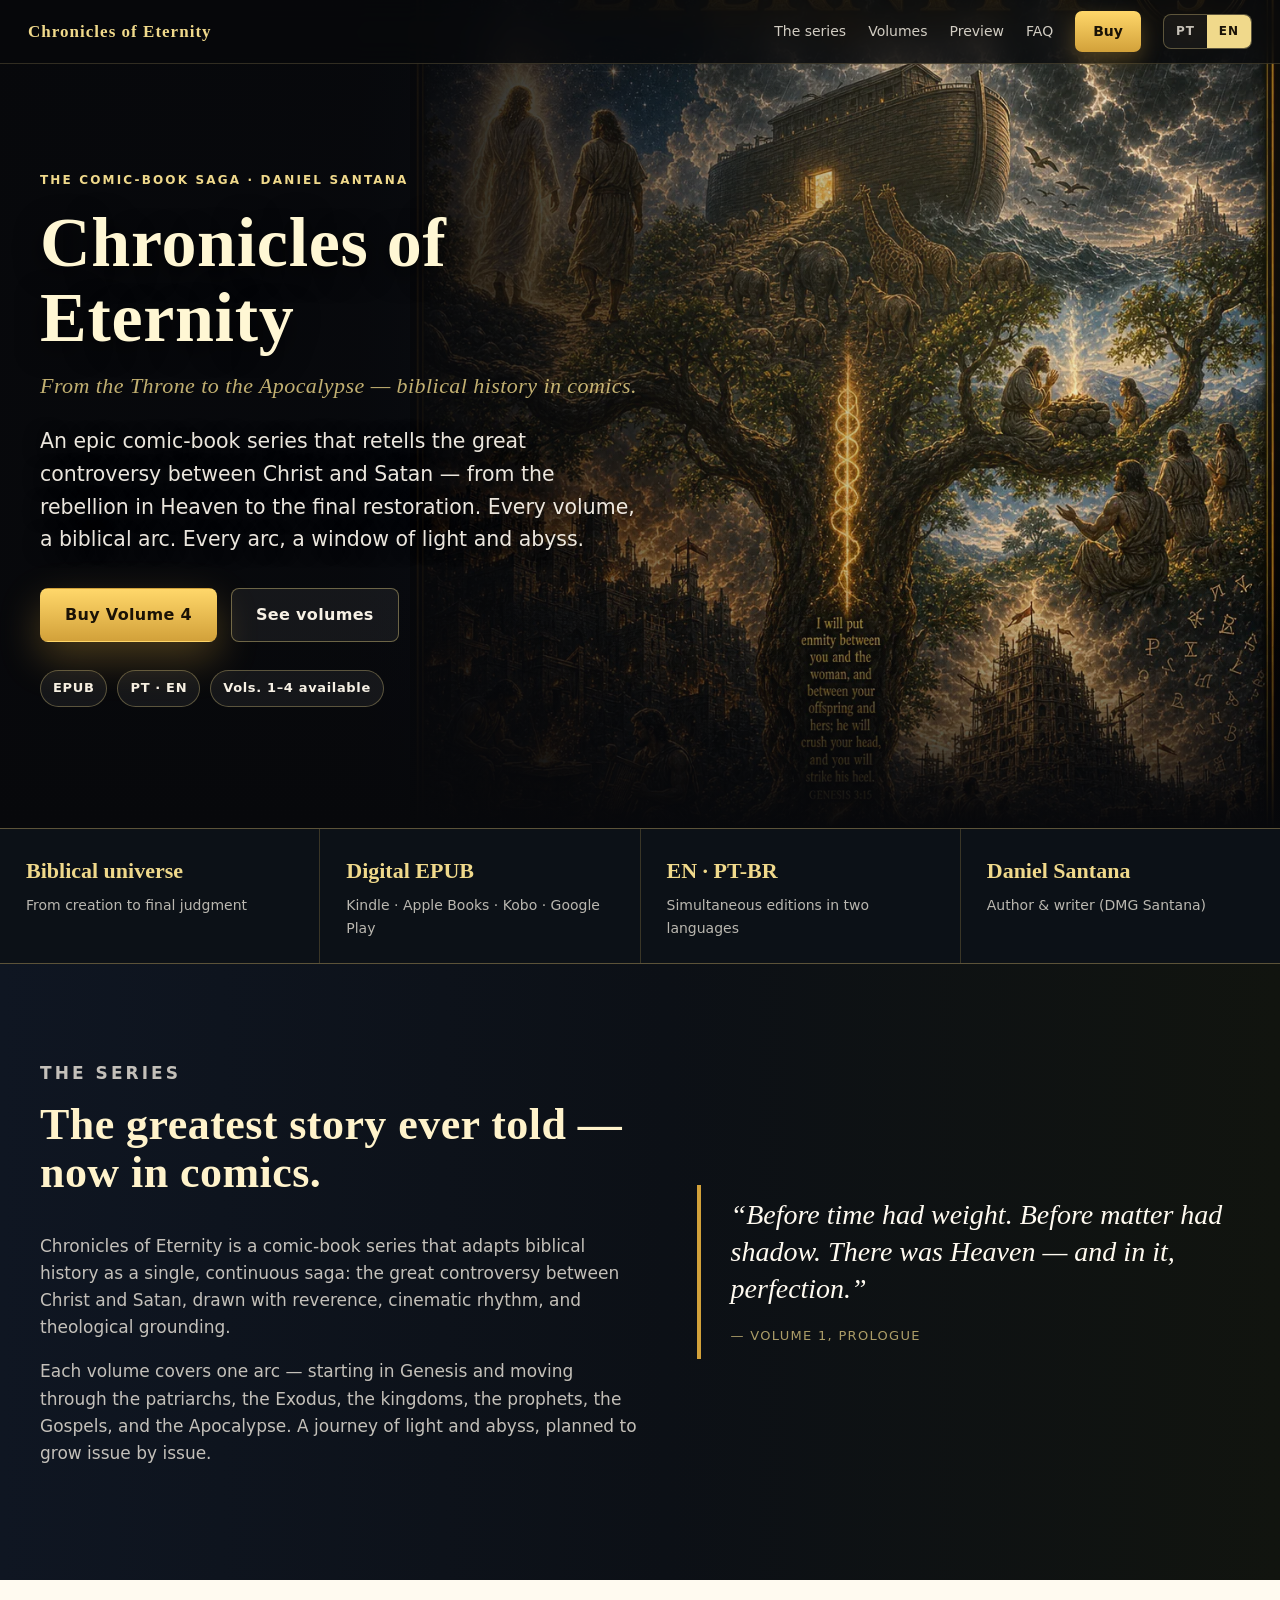
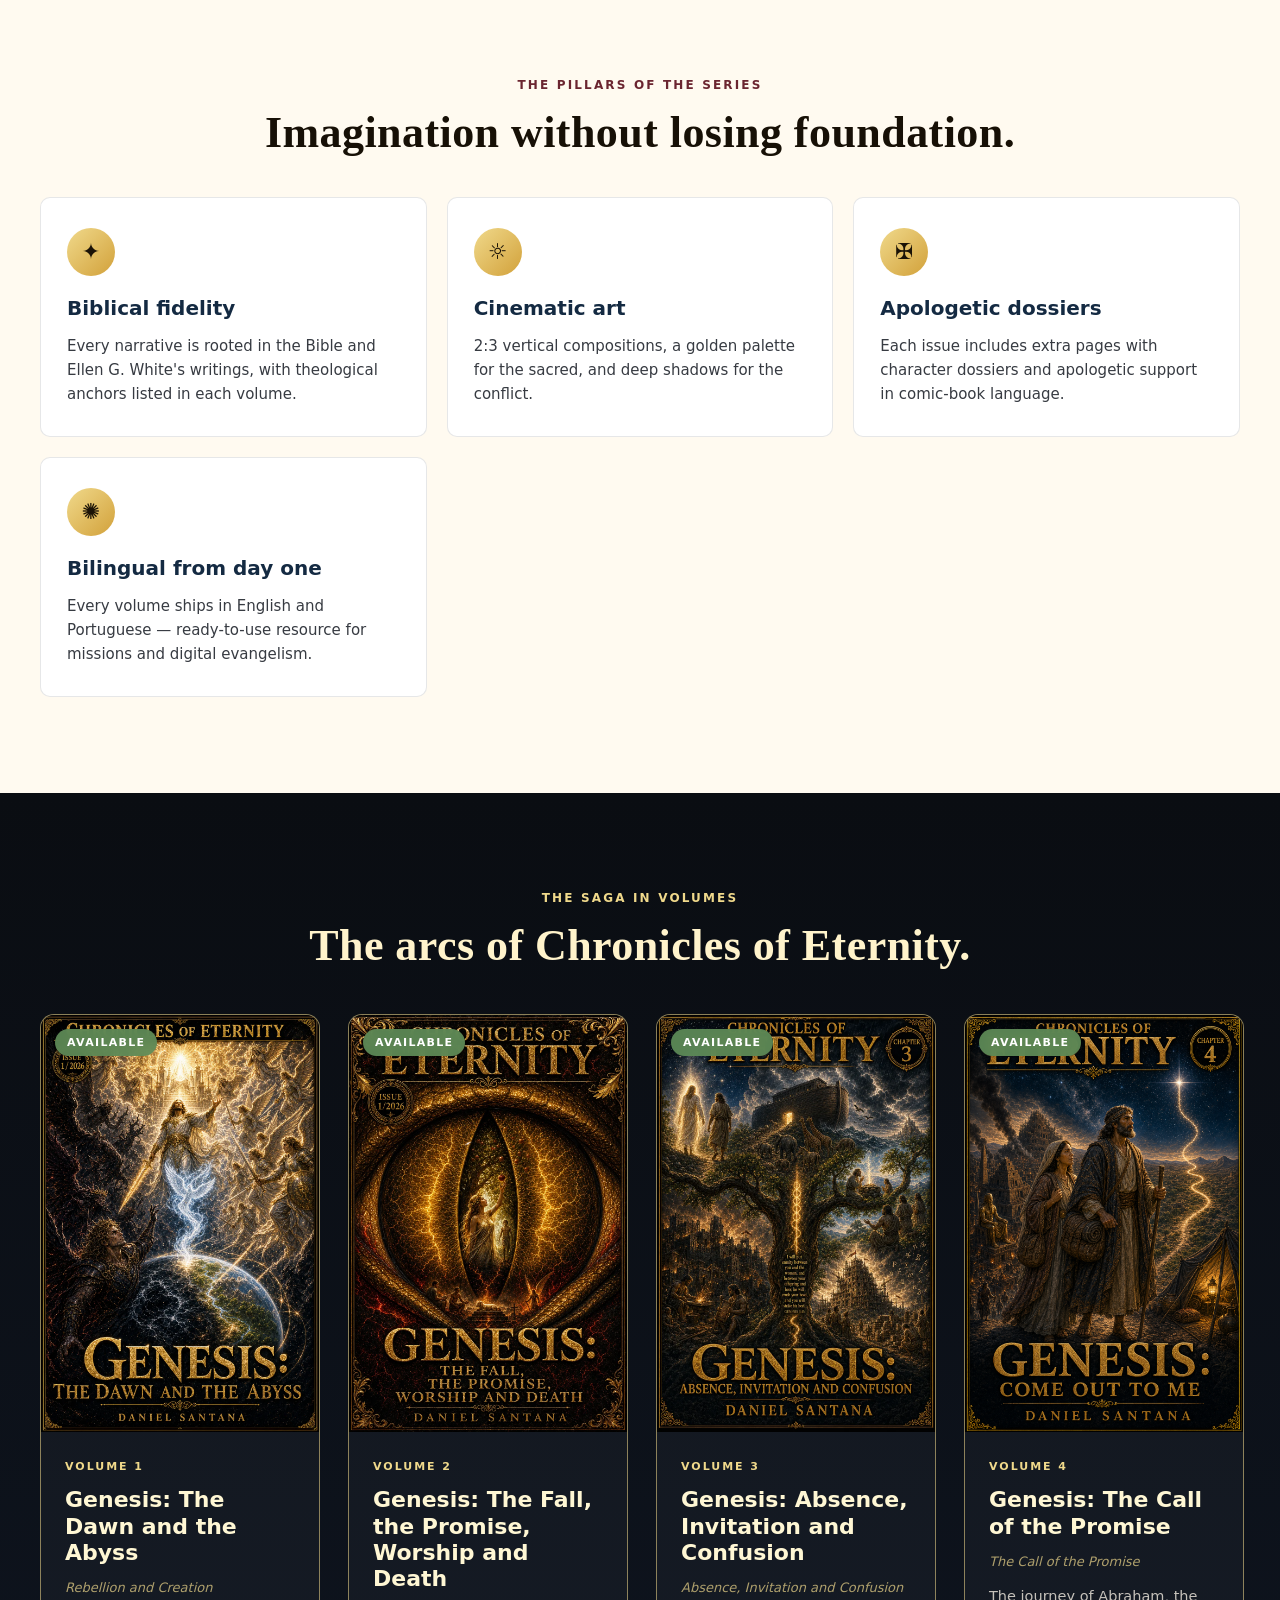
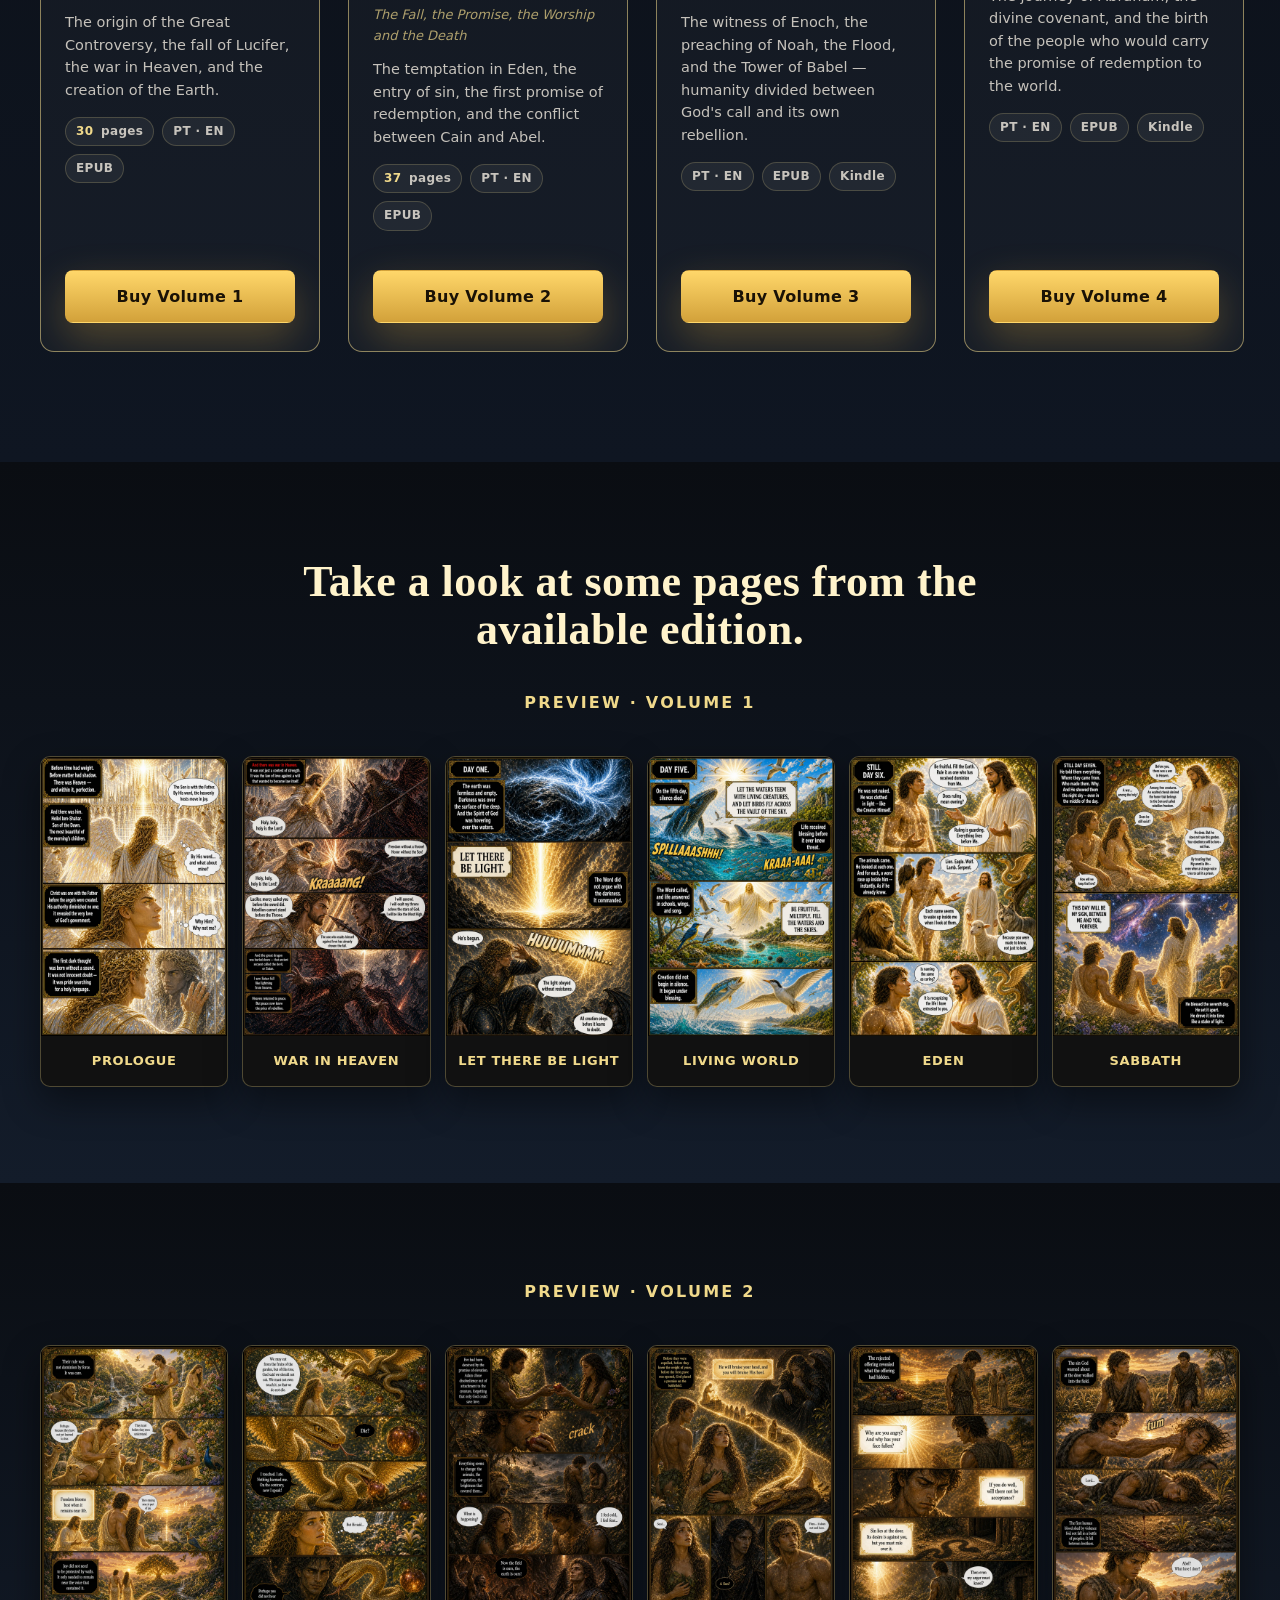
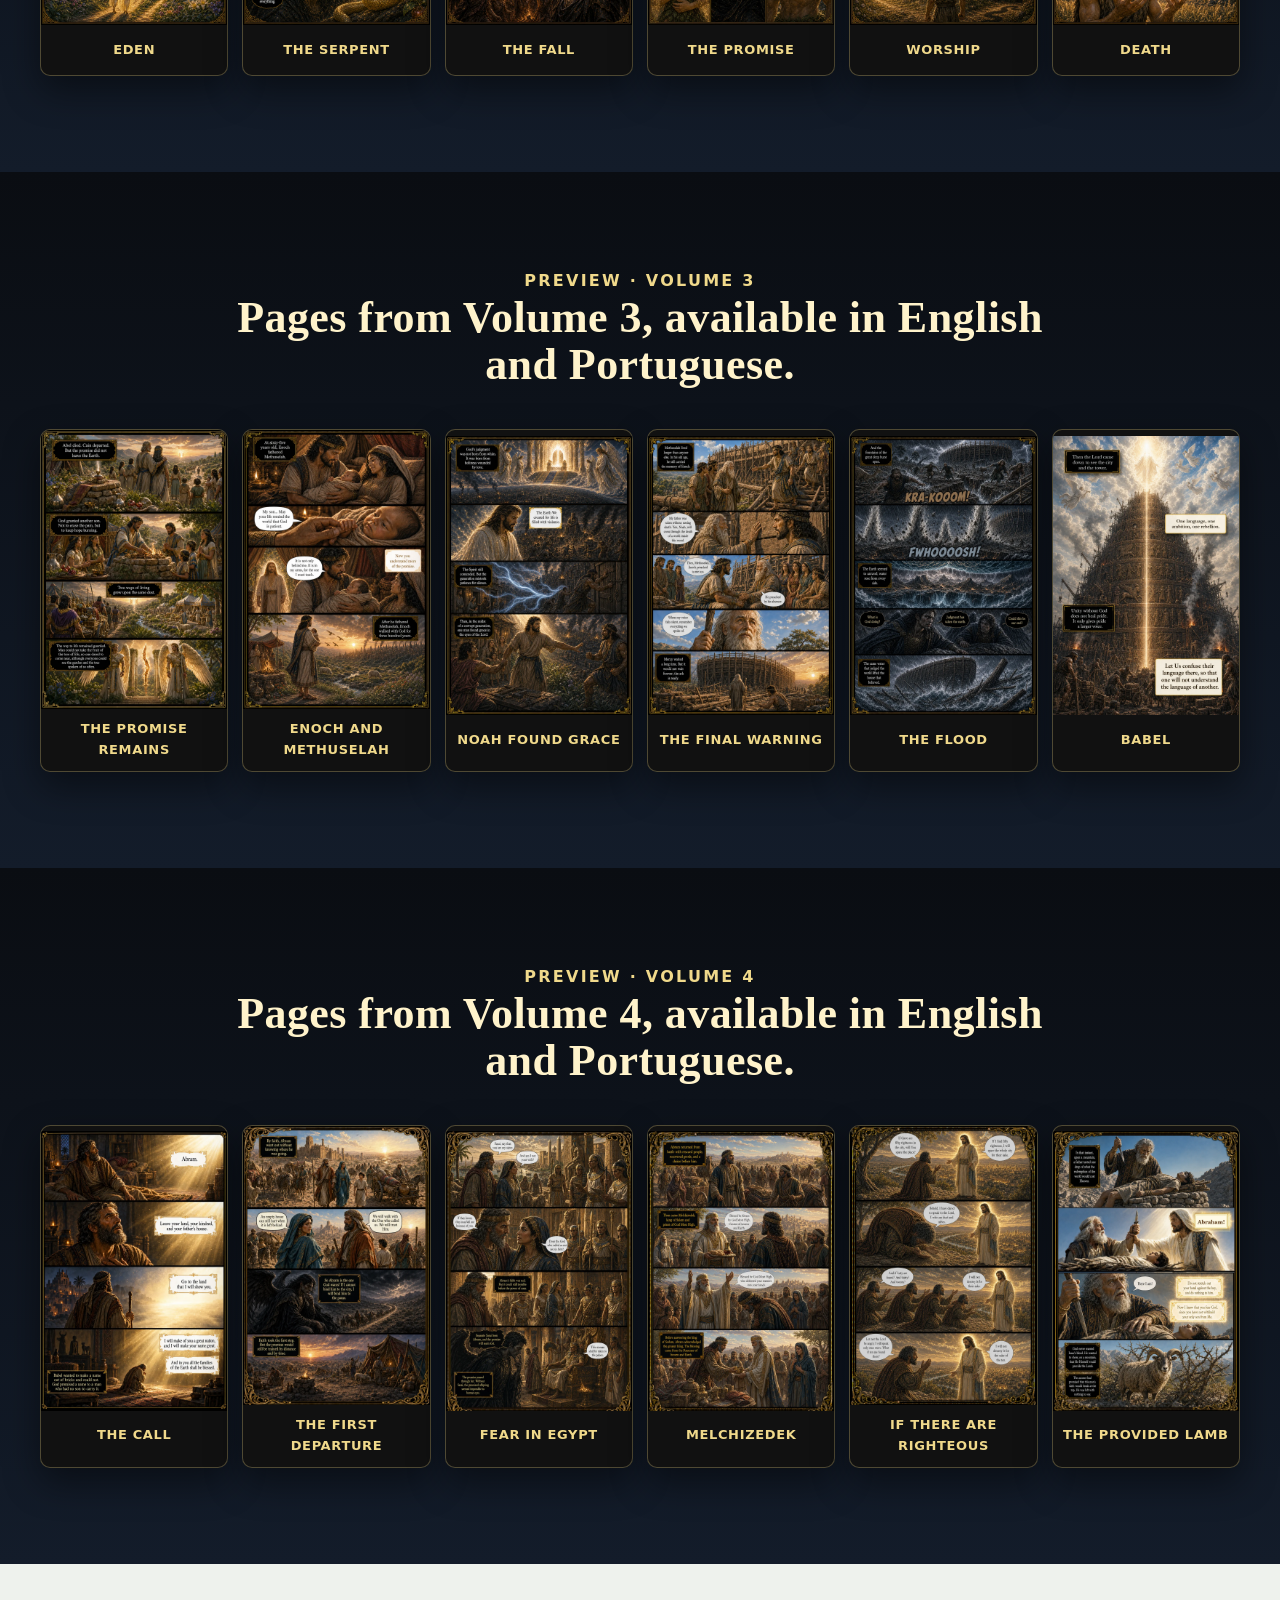
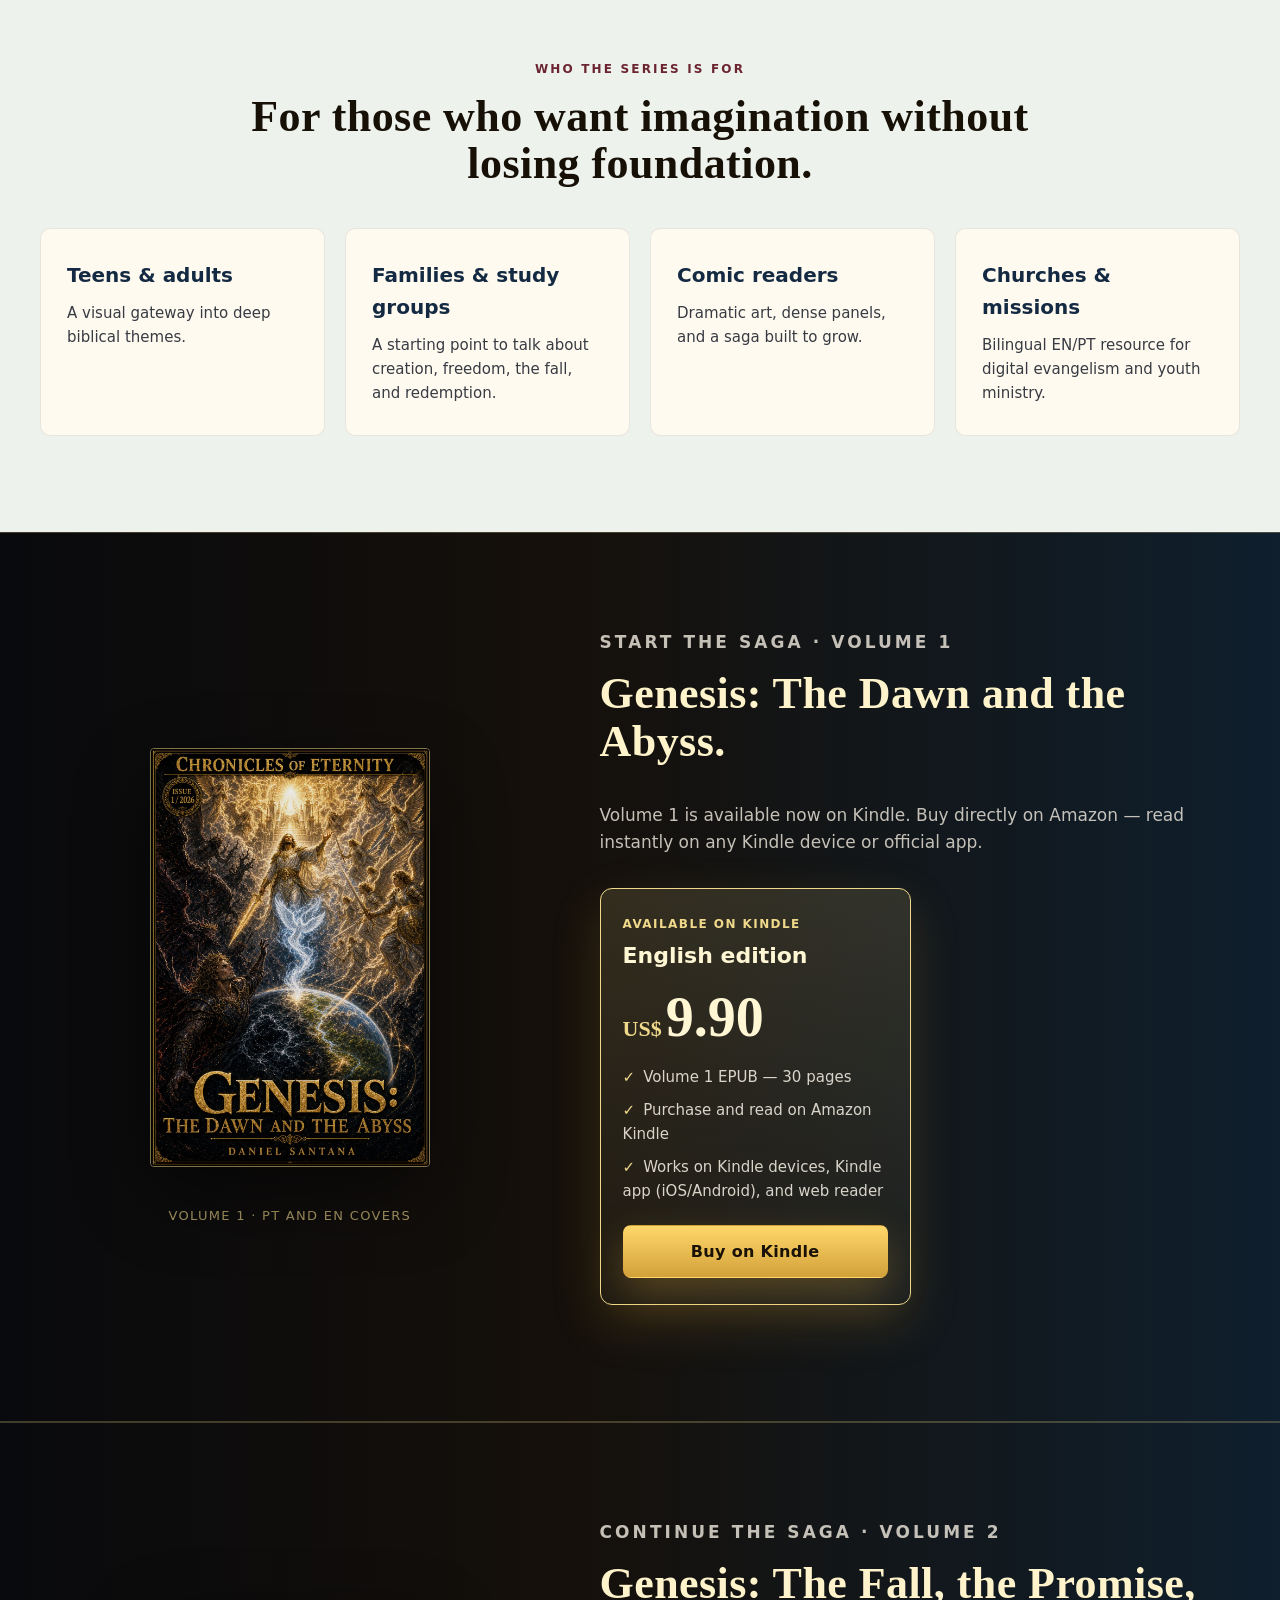
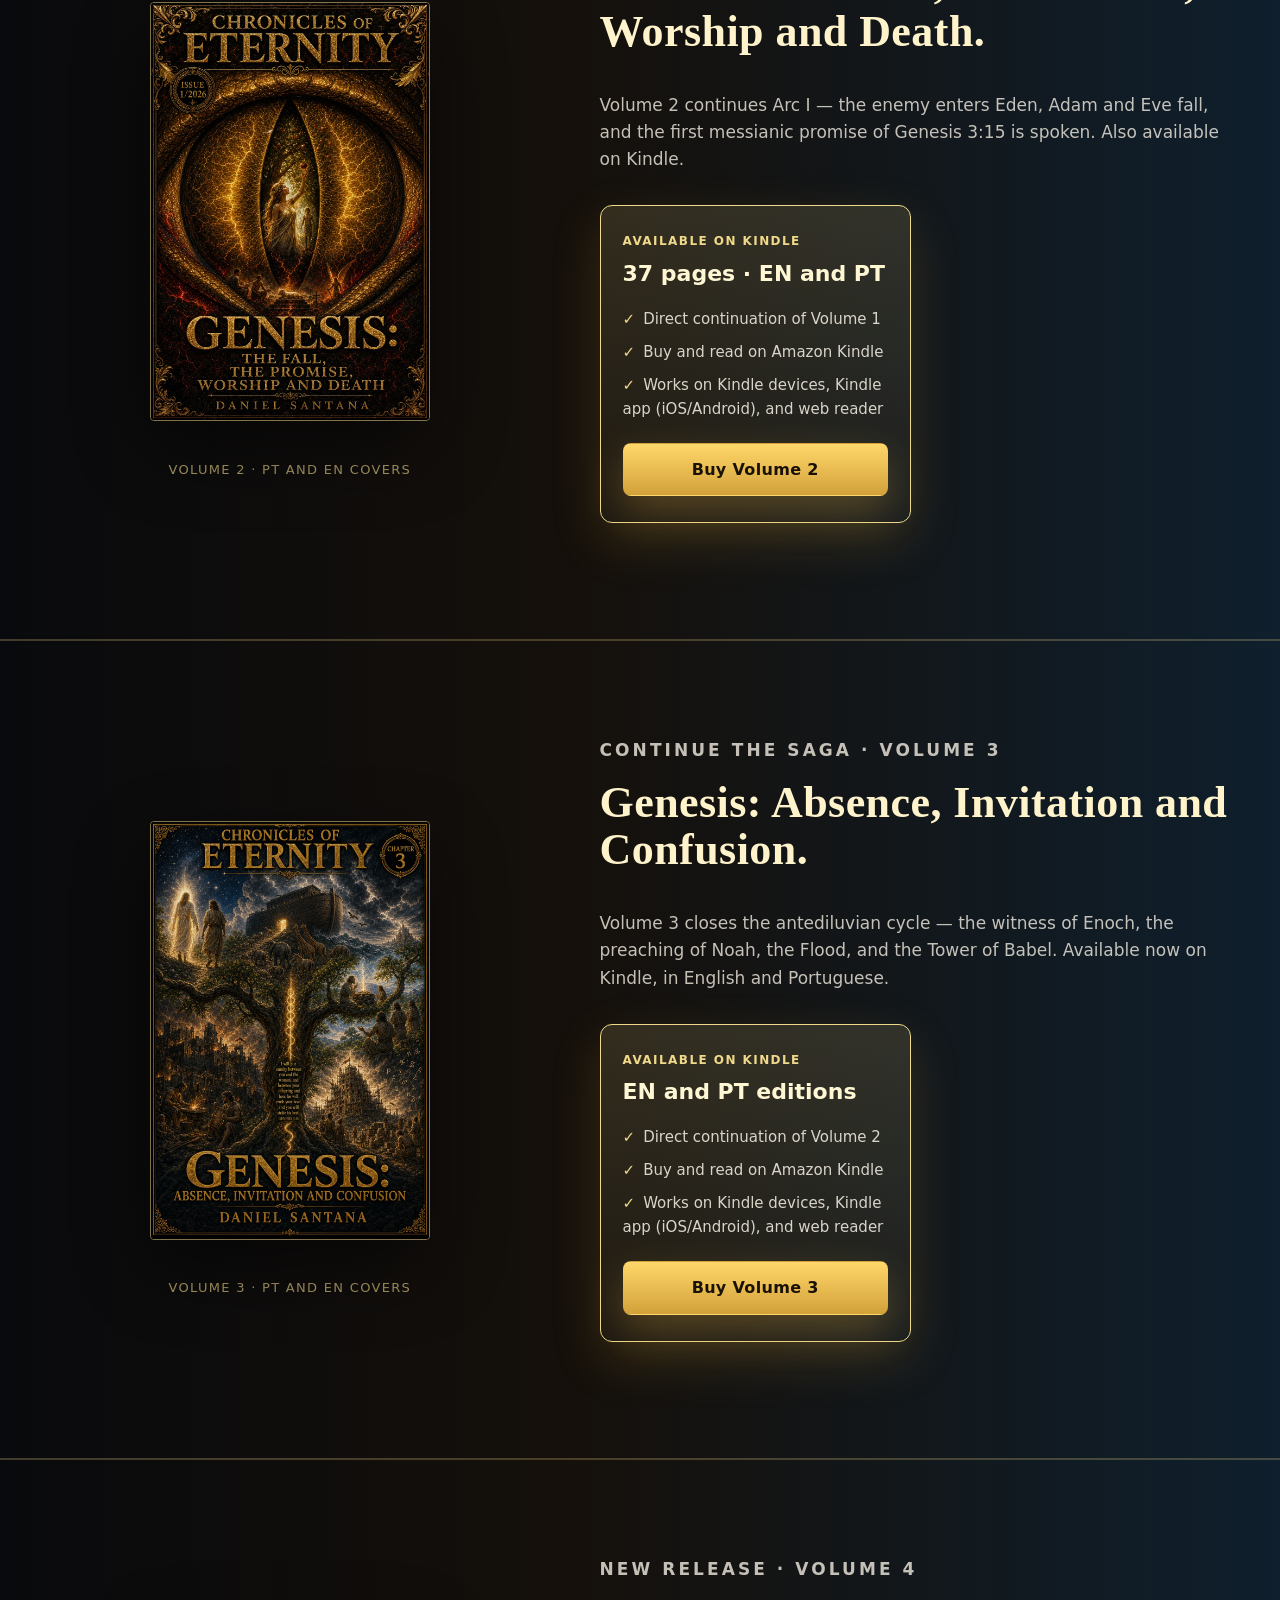
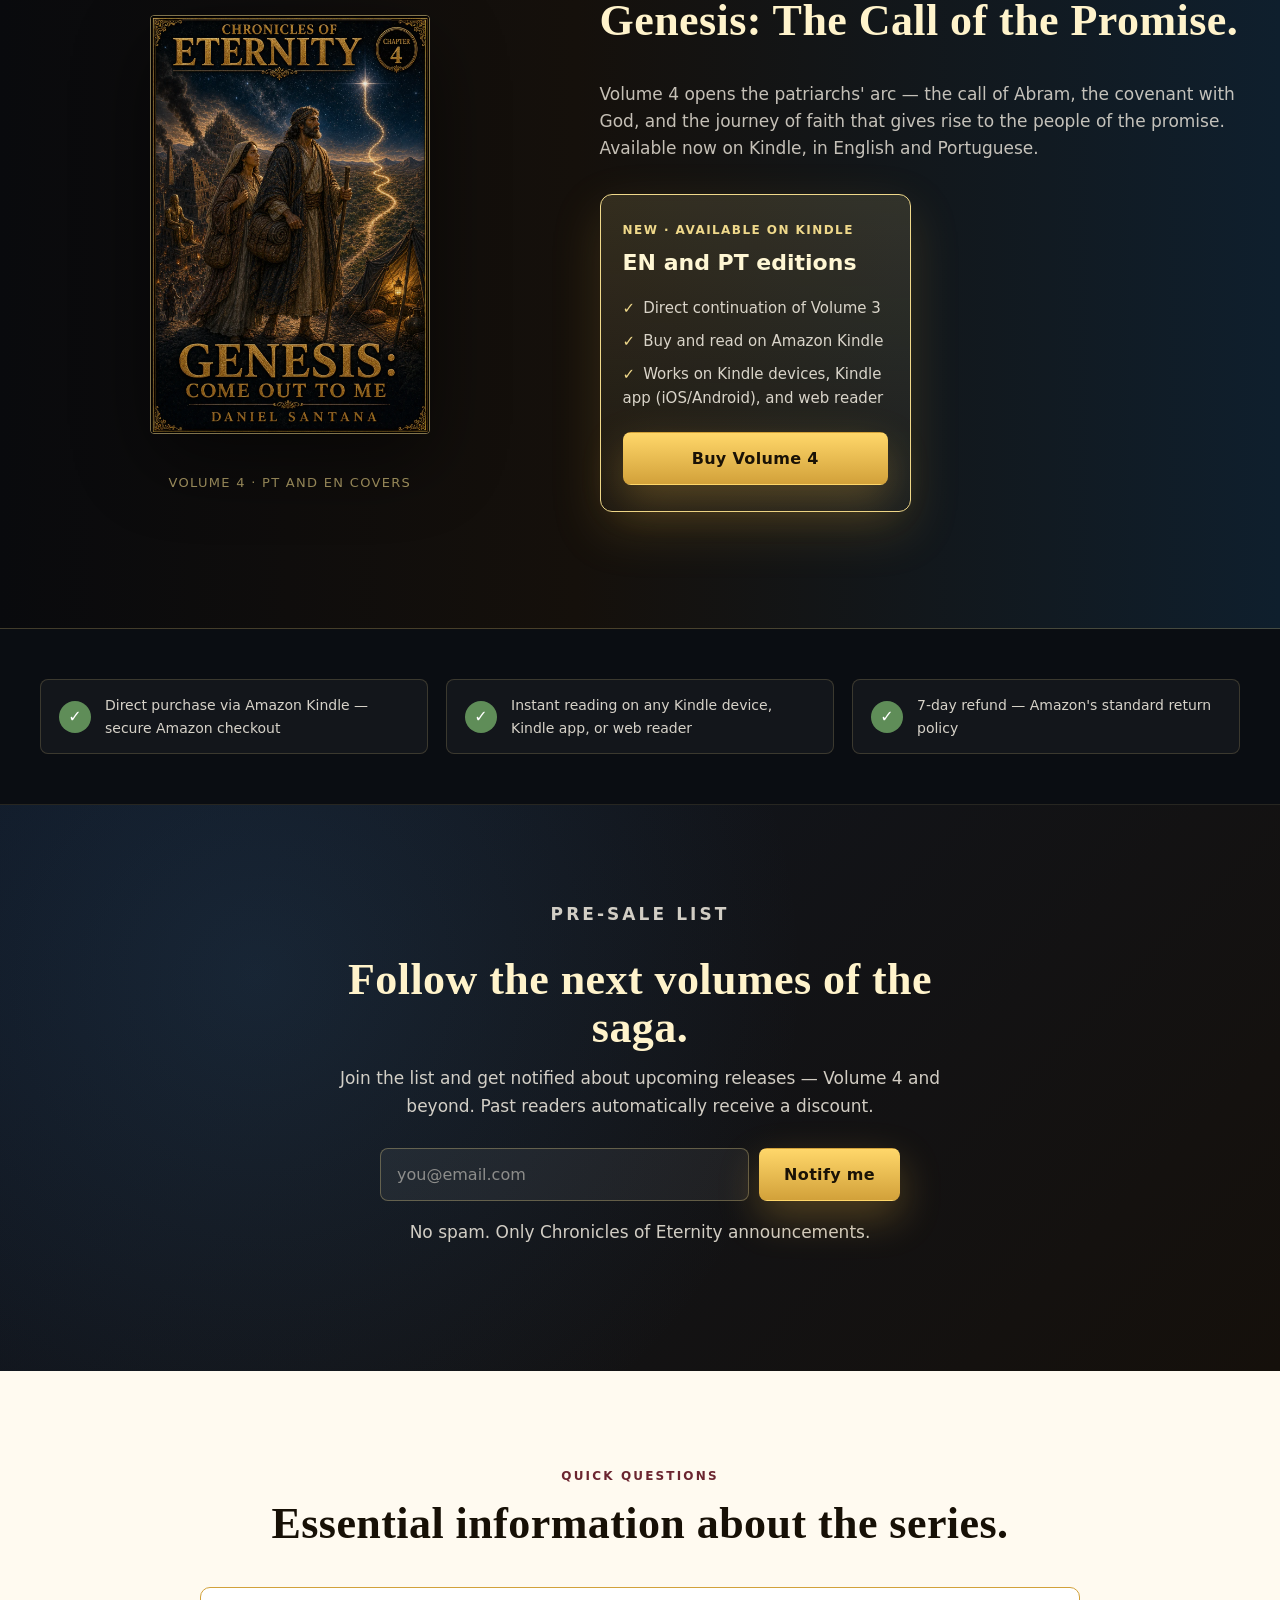
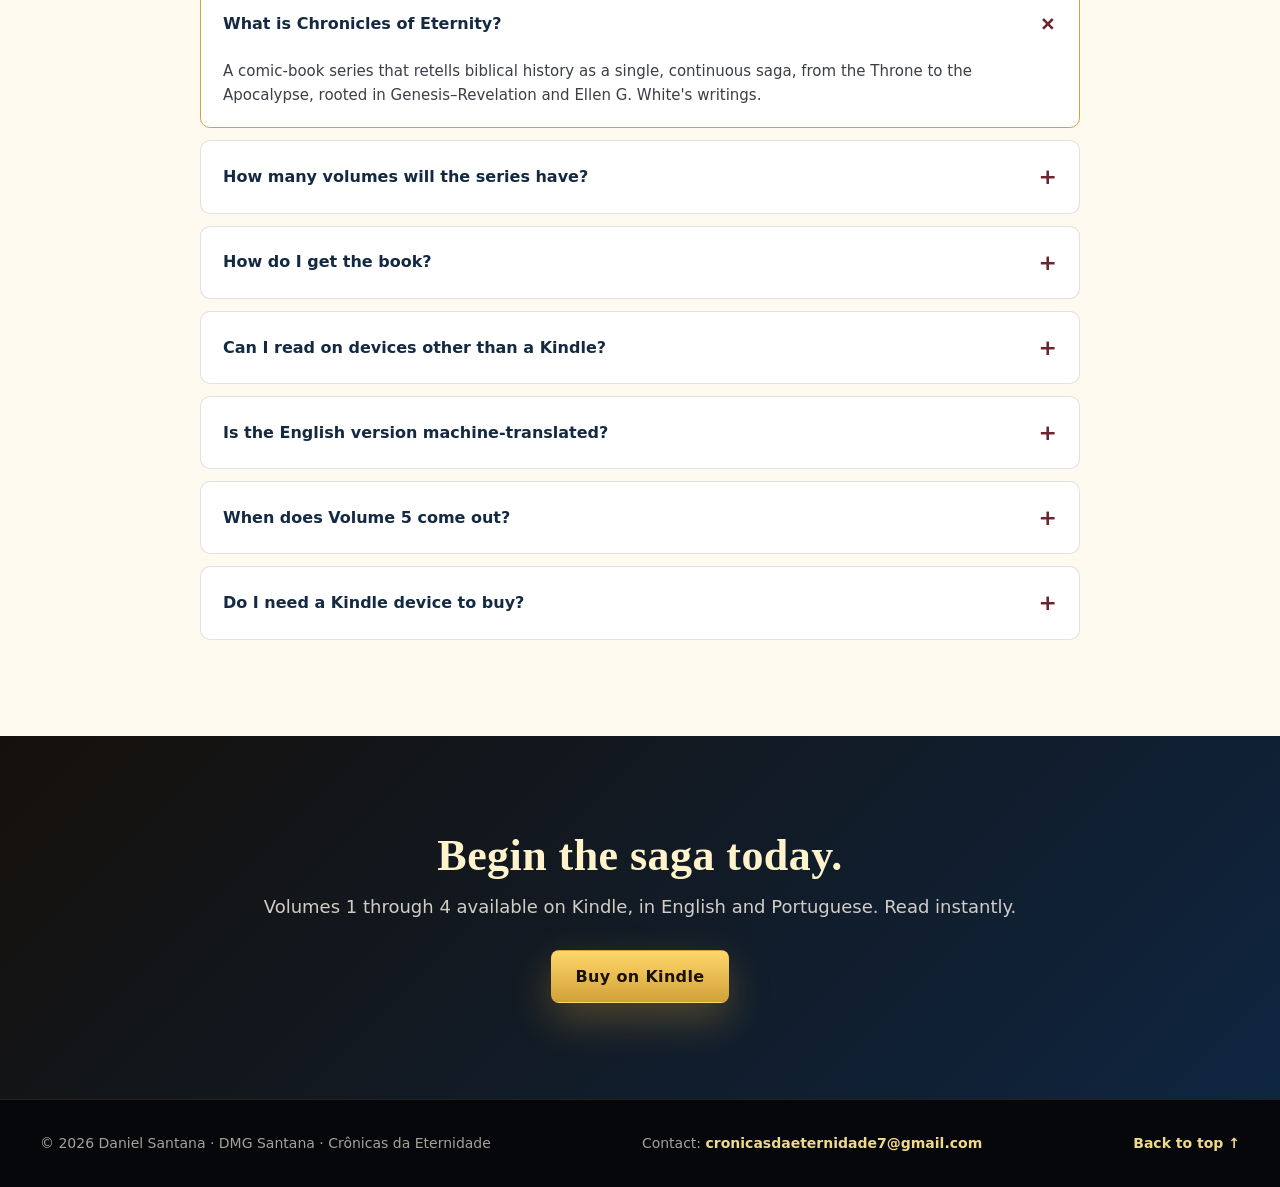
==== commit c050e888: "Adiciona previa do volume 4 com a pagina 31 Co-Authored-By: Claude Opus 5.5 <noreply@anthropic.com>" ====
--- a/index.html
+++ b/index.html
@@ -5,10 +5,10 @@
     <meta name="viewport" content="width=device-width, initial-scale=1">
     <title data-i18n="meta.title">Crônicas da Eternidade | A saga em HQ de Daniel Santana</title>
     <meta name="description" data-i18n-attr="content" data-i18n="meta.description"
-      content="Crônicas da Eternidade: a saga em HQ que recria a história bíblica do Trono ao Apocalipse. Volumes 1, 2 e 3 disponíveis no Kindle, em português e em inglês.">
+      content="Crônicas da Eternidade: a saga em HQ que recria a história bíblica do Trono ao Apocalipse. Volumes 1 a 4 disponíveis no Kindle, em português e em inglês.">
     <meta property="og:title" content="Crônicas da Eternidade — A saga em HQ">
-    <meta property="og:description" content="Do Trono ao Apocalipse. Volumes 1, 2 e 3 já disponíveis no Kindle (PT + EN).">
-    <meta property="og:image" content="assets/vol3-capa.png">
+    <meta property="og:description" content="Do Trono ao Apocalipse. Volumes 1 a 4 já disponíveis no Kindle (PT + EN).">
+    <meta property="og:image" content="assets/vol4-capa.png">
     <meta property="og:url" content="https://cde7.com.br/">
     <meta property="og:type" content="book">
     <meta name="twitter:card" content="summary_large_image">
@@ -84,14 +84,14 @@
           Cada arco, uma janela de luz e abismo.
         </p>
         <div class="hero-actions" aria-label="Main actions">
-          <a class="button button-primary checkout-link" href="#comprar-vol3"
-             data-book="v3" data-i18n="hero.cta_buy">Comprar Volume 3</a>
+          <a class="button button-primary checkout-link" href="#comprar-vol4"
+             data-book="v4" data-i18n="hero.cta_buy">Comprar Volume 4</a>
           <a class="button button-secondary" href="#volumes" data-i18n="hero.cta_explore">Ver volumes</a>
         </div>
         <div class="hero-badges">
           <span class="badge">EPUB</span>
           <span class="badge">PT · EN</span>
-          <span class="badge"><span data-i18n="hero.badge_status">Vols. 1, 2 e 3 disponíveis</span></span>
+          <span class="badge"><span data-i18n="hero.badge_status">Vols. 1 a 4 disponíveis</span></span>
         </div>
       </div>
     </header>
@@ -273,12 +273,12 @@
           </article>
 
           <!-- Vol 4 -->
-          <article class="volume volume-soon">
+          <article class="volume volume-live">
             <div class="volume-cover">
               <img src="assets/vol4-capa.png" alt="Volume 4 cover"
                    data-src-pt="assets/vol4-capa.png"
                    data-src-en="assets/vol4-capa-en.png" loading="lazy">
-              <span class="volume-status status-review" data-i18n="volumes.status_review">Revisão final</span>
+              <span class="volume-status status-live" data-i18n="volumes.v4_status">Disponível</span>
             </div>
             <div class="volume-body">
               <p class="volume-num" data-i18n="volumes.v4_num">Volume 4</p>
@@ -291,19 +291,20 @@
               <ul class="volume-meta">
                 <li>PT · EN</li>
                 <li>EPUB</li>
-                <li><span data-i18n="volumes.v4_eta">Previsão: set/2026</span></li>
-              </ul>
-              <a class="button button-secondary" href="#prelista" data-i18n="volumes.v4_cta">Entrar na pré-lista</a>
+                <li>Kindle</li>
+              </ul>
+              <a class="button button-primary checkout-link" href="#comprar-vol4"
+                 data-book="v4" data-i18n="volumes.v4_cta_buy">Comprar Volume 4</a>
             </div>
           </article>
 
           <!-- Vol 5 -->
-          <article class="volume volume-future">
+          <article class="volume volume-soon">
             <div class="volume-cover">
               <img src="assets/vol5-capa.png" alt="Volume 5 cover"
                    data-src-pt="assets/vol5-capa.png"
                    data-src-en="assets/vol5-capa-en.png" loading="lazy">
-              <span class="volume-status status-script" data-i18n="volumes.status_script">Fase de roteirização</span>
+              <span class="volume-status status-review" data-i18n="volumes.status_review">Revisão final</span>
             </div>
             <div class="volume-body">
               <p class="volume-num" data-i18n="volumes.v5_num">Volume 5</p>
@@ -576,6 +577,58 @@
         </div>
       </section>
 
+      <!-- PRÉVIA · VOLUME 4 ============================================== -->
+      <section class="preview" id="previa-vol4" aria-labelledby="preview-v4-eyebrow">
+        <div class="section-heading">
+          <p class="eyebrow" id="preview-v4-eyebrow" data-i18n="preview.v4_eyebrow">Prévia · Volume 4</p>
+          <h2 data-i18n="preview.v4_title">Páginas do Volume 4, disponível em português e inglês.</h2>
+        </div>
+        <div class="preview-grid" data-gallery>
+          <button class="preview-item" type="button"
+                  data-full-pt="assets/vol4-page-006-pt.webp" data-full-en="assets/vol4-page-006-en.webp"
+                  aria-label="Volume 4 — page 6">
+            <img src="assets/vol4-page-006-pt.webp" alt="Volume 4 — page 6."
+                 data-src-pt="assets/vol4-page-006-pt.webp" data-src-en="assets/vol4-page-006-en.webp" loading="lazy">
+            <span data-i18n="preview.v4_p1">O Chamado</span>
+          </button>
+          <button class="preview-item" type="button"
+                  data-full-pt="assets/vol4-page-008-pt.webp" data-full-en="assets/vol4-page-008-en.webp"
+                  aria-label="Volume 4 — page 8">
+            <img src="assets/vol4-page-008-pt.webp" alt="Volume 4 — page 8."
+                 data-src-pt="assets/vol4-page-008-pt.webp" data-src-en="assets/vol4-page-008-en.webp" loading="lazy">
+            <span data-i18n="preview.v4_p2">A Primeira Saída</span>
+          </button>
+          <button class="preview-item" type="button"
+                  data-full-pt="assets/vol4-page-014-pt.webp" data-full-en="assets/vol4-page-014-en.webp"
+                  aria-label="Volume 4 — page 14">
+            <img src="assets/vol4-page-014-pt.webp" alt="Volume 4 — page 14."
+                 data-src-pt="assets/vol4-page-014-pt.webp" data-src-en="assets/vol4-page-014-en.webp" loading="lazy">
+            <span data-i18n="preview.v4_p3">O Medo no Egito</span>
+          </button>
+          <button class="preview-item" type="button"
+                  data-full-pt="assets/vol4-page-020-pt.webp" data-full-en="assets/vol4-page-020-en.webp"
+                  aria-label="Volume 4 — page 20">
+            <img src="assets/vol4-page-020-pt.webp" alt="Volume 4 — page 20."
+                 data-src-pt="assets/vol4-page-020-pt.webp" data-src-en="assets/vol4-page-020-en.webp" loading="lazy">
+            <span data-i18n="preview.v4_p4">Melquisedeque</span>
+          </button>
+          <button class="preview-item" type="button"
+                  data-full-pt="assets/vol4-page-031-pt.webp" data-full-en="assets/vol4-page-031-en.webp"
+                  aria-label="Volume 4 — page 31">
+            <img src="assets/vol4-page-031-pt.webp" alt="Volume 4 — page 31."
+                 data-src-pt="assets/vol4-page-031-pt.webp" data-src-en="assets/vol4-page-031-en.webp" loading="lazy">
+            <span data-i18n="preview.v4_p5">Se Houver Justos</span>
+          </button>
+          <button class="preview-item" type="button"
+                  data-full-pt="assets/vol4-page-041-pt.webp" data-full-en="assets/vol4-page-041-en.webp"
+                  aria-label="Volume 4 — page 41">
+            <img src="assets/vol4-page-041-pt.webp" alt="Volume 4 — page 41."
+                 data-src-pt="assets/vol4-page-041-pt.webp" data-src-en="assets/vol4-page-041-en.webp" loading="lazy">
+            <span data-i18n="preview.v4_p6">O Cordeiro Provido</span>
+          </button>
+        </div>
+      </section>
+
       <!-- AUDIÊNCIA ====================================================== -->
       <section class="audience" aria-labelledby="audience-title">
         <div class="section-heading">
@@ -684,7 +737,7 @@
           <p class="cover-caption" data-i18n="offer3.cover_caption">Volume 3 · Capas PT e EN</p>
         </div>
         <div class="offer-copy">
-          <p class="eyebrow" data-i18n="offer3.eyebrow">Novo lançamento · Volume 3</p>
+          <p class="eyebrow" data-i18n="offer3.eyebrow">Continue a saga · Volume 3</p>
           <h2 id="offer3-title" data-i18n="offer3.title">Gênesis: Ausência, Convite e Confusão.</h2>
           <p data-i18n="offer3.body">
             O Volume 3 fecha o ciclo antediluviano — o testemunho de Enoque, a
@@ -695,7 +748,7 @@
           <div class="plans plans-single">
             <article class="plan plan-featured">
               <header>
-                <p class="plan-tag" data-i18n="offer3.plan_tag">Novo · disponível no Kindle</p>
+                <p class="plan-tag" data-i18n="offer3.plan_tag">Disponível no Kindle</p>
                 <h3 data-i18n="offer3.plan_title">Edições PT e EN</h3>
               </header>
               <ul class="plan-list">
@@ -705,6 +758,42 @@
               </ul>
               <a class="button button-primary checkout-link" href="#comprar-vol3"
                  data-book="v3" data-i18n="offer3.plan_cta">Comprar Volume 3</a>
+            </article>
+          </div>
+        </div>
+      </section>
+
+      <!-- OFERTA VOL.4 =================================================== -->
+      <section class="offer offer-alt" id="comprar-vol4" aria-labelledby="offer4-title">
+        <div class="offer-media">
+          <div class="cover-stack">
+            <img class="cover-pt" src="assets/vol4-capa.webp" alt="Capa do Volume 4 em português." loading="lazy">
+            <img class="cover-en" src="assets/vol4-capa-en.webp" alt="Volume 4 cover, English edition." loading="lazy">
+          </div>
+          <p class="cover-caption" data-i18n="offer4.cover_caption">Volume 4 · Capas PT e EN</p>
+        </div>
+        <div class="offer-copy">
+          <p class="eyebrow" data-i18n="offer4.eyebrow">Novo lançamento · Volume 4</p>
+          <h2 id="offer4-title" data-i18n="offer4.title">Gênesis: O Chamado da Promessa.</h2>
+          <p data-i18n="offer4.body">
+            O Volume 4 abre o arco dos patriarcas — o chamado de Abrão, a
+            aliança com Deus e a jornada de fé que gera o povo da promessa.
+            Já disponível no Kindle, em português e em inglês.
+          </p>
+
+          <div class="plans plans-single">
+            <article class="plan plan-featured">
+              <header>
+                <p class="plan-tag" data-i18n="offer4.plan_tag">Novo · disponível no Kindle</p>
+                <h3 data-i18n="offer4.plan_title">Edições PT e EN</h3>
+              </header>
+              <ul class="plan-list">
+                <li data-i18n="offer4.plan_l1">Continuação directa do Volume 3</li>
+                <li data-i18n="offer4.plan_l2">Compra e leitura na Amazon Kindle</li>
+                <li data-i18n="offer4.plan_l3">Compatível com Kindle, app Kindle (iOS/Android) e leitura web</li>
+              </ul>
+              <a class="button button-primary checkout-link" href="#comprar-vol4"
+                 data-book="v4" data-i18n="offer4.plan_cta">Comprar Volume 4</a>
             </article>
           </div>
         </div>
@@ -779,8 +868,8 @@
             <p data-i18n="faq.a5">Não. A edição em inglês é roteirizada com linguagem direta para o público jovem (13–18), preservando a fidelidade teológica.</p>
           </details>
           <details>
-            <summary data-i18n="faq.q6">Quando sai o Volume 4?</summary>
-            <p data-i18n="faq.a6">Os Volumes 1, 2 e 3 já estão disponíveis no Kindle, em português e em inglês — o Volume 3, "Ausência, Convite e Confusão", é o lançamento mais recente. O Volume 4, "O Chamado da Promessa", tem previsão para set/2026; entre na pré-lista para ser avisado.</p>
+            <summary data-i18n="faq.q6">Quando sai o Volume 5?</summary>
+            <p data-i18n="faq.a6">Os Volumes 1, 2, 3 e 4 já estão disponíveis no Kindle, em português e em inglês — o Volume 4, "O Chamado da Promessa", é o lançamento mais recente. O Volume 5, "Primogenitura, Betel, Angústia e Reconciliação", está em revisão; entre na pré-lista para ser avisado.</p>
           </details>
           <details>
             <summary data-i18n="faq.q7">Preciso ter um Kindle físico para comprar?</summary>
@@ -793,9 +882,9 @@
       <section class="final-cta" aria-label="Final CTA">
         <div class="final-cta-inner">
           <h2 data-i18n="finalcta.title">Comece a saga hoje.</h2>
-          <p data-i18n="finalcta.body">Volumes 1, 2 e 3 disponíveis no Kindle, em português e em inglês. Leitura imediata.</p>
-          <a class="button button-primary checkout-link" href="#comprar-vol3"
-             data-book="v3" data-i18n="finalcta.cta">Comprar no Kindle</a>
+          <p data-i18n="finalcta.body">Volumes 1 a 4 disponíveis no Kindle, em português e em inglês. Leitura imediata.</p>
+          <a class="button button-primary checkout-link" href="#comprar-vol4"
+             data-book="v4" data-i18n="finalcta.cta">Comprar no Kindle</a>
         </div>
       </section>
     </main>
@@ -811,6 +900,6 @@
       <img src="" alt="" data-lightbox-image loading="lazy">
     </div>
 
-    <script src="script.js?v=20260731-vol3"></script>
+    <script src="script.js?v=20261004-vol4p31"></script>
   </body>
 </html>
